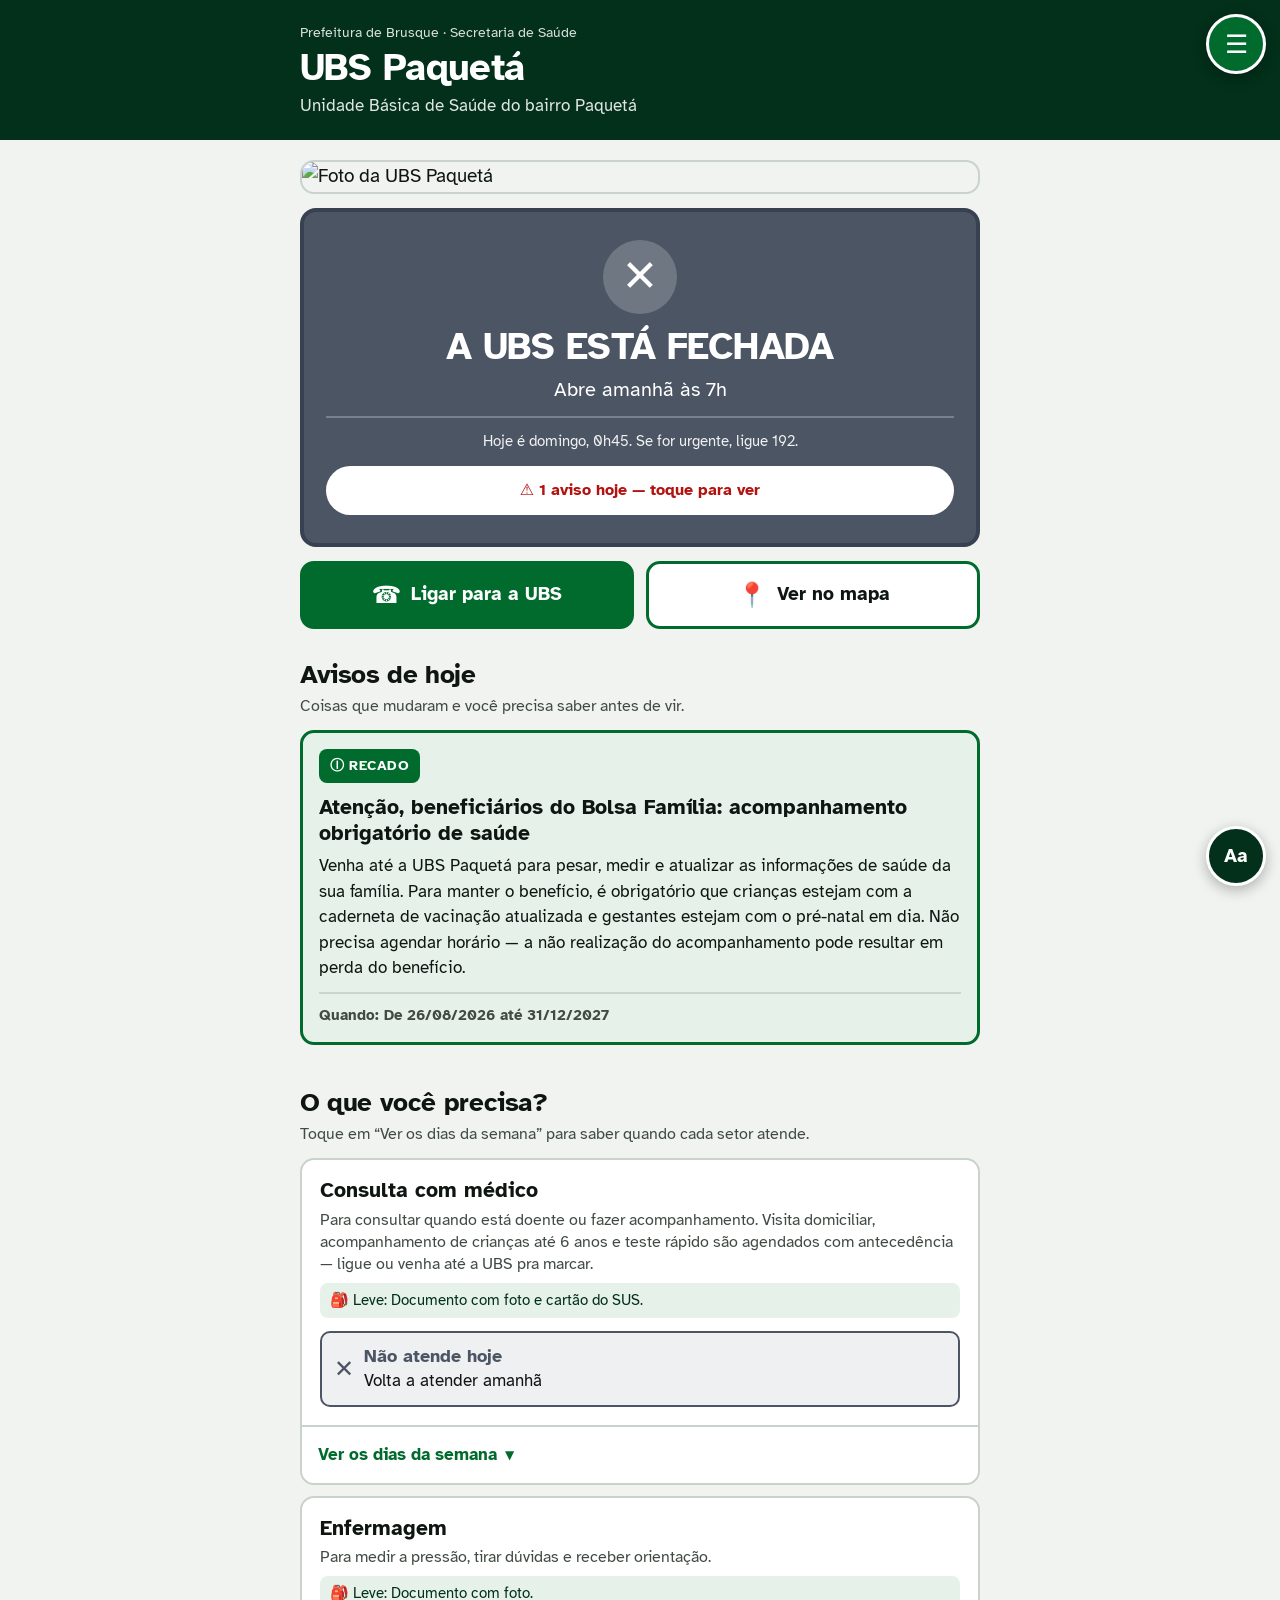
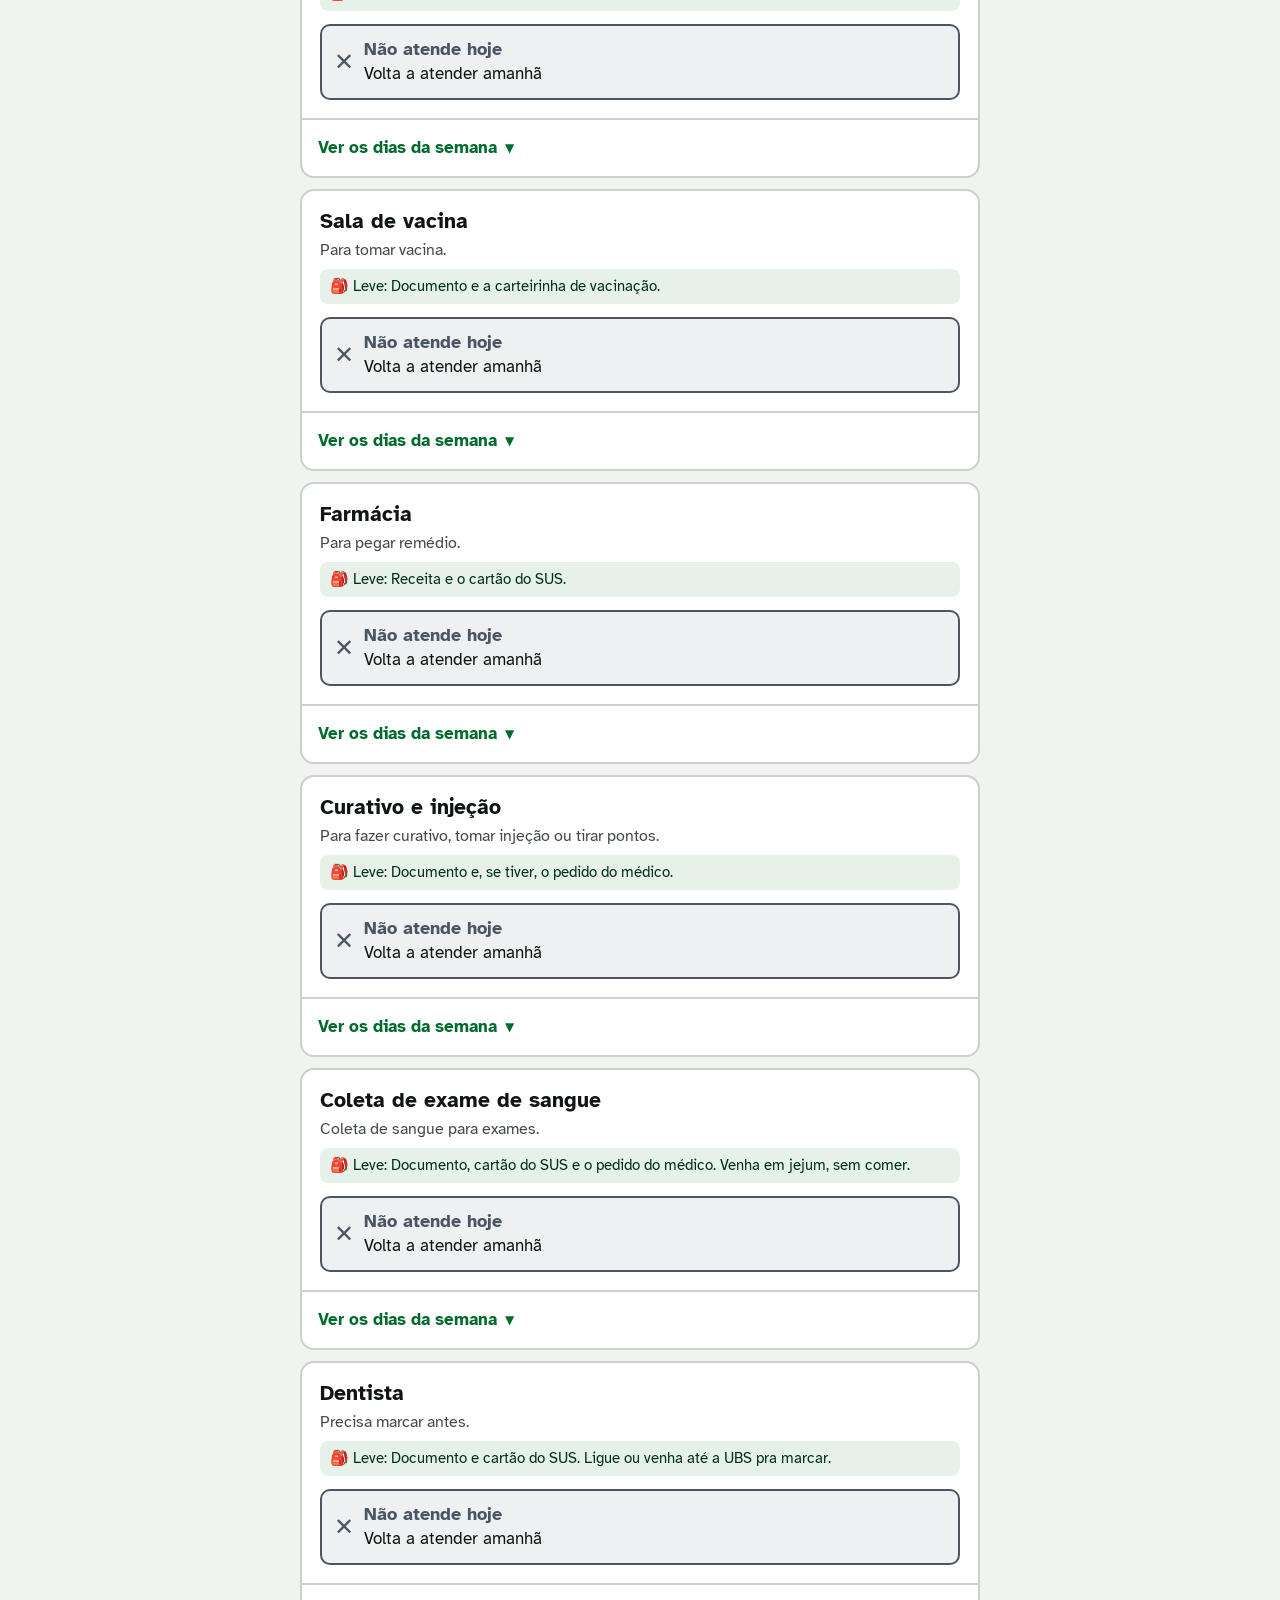
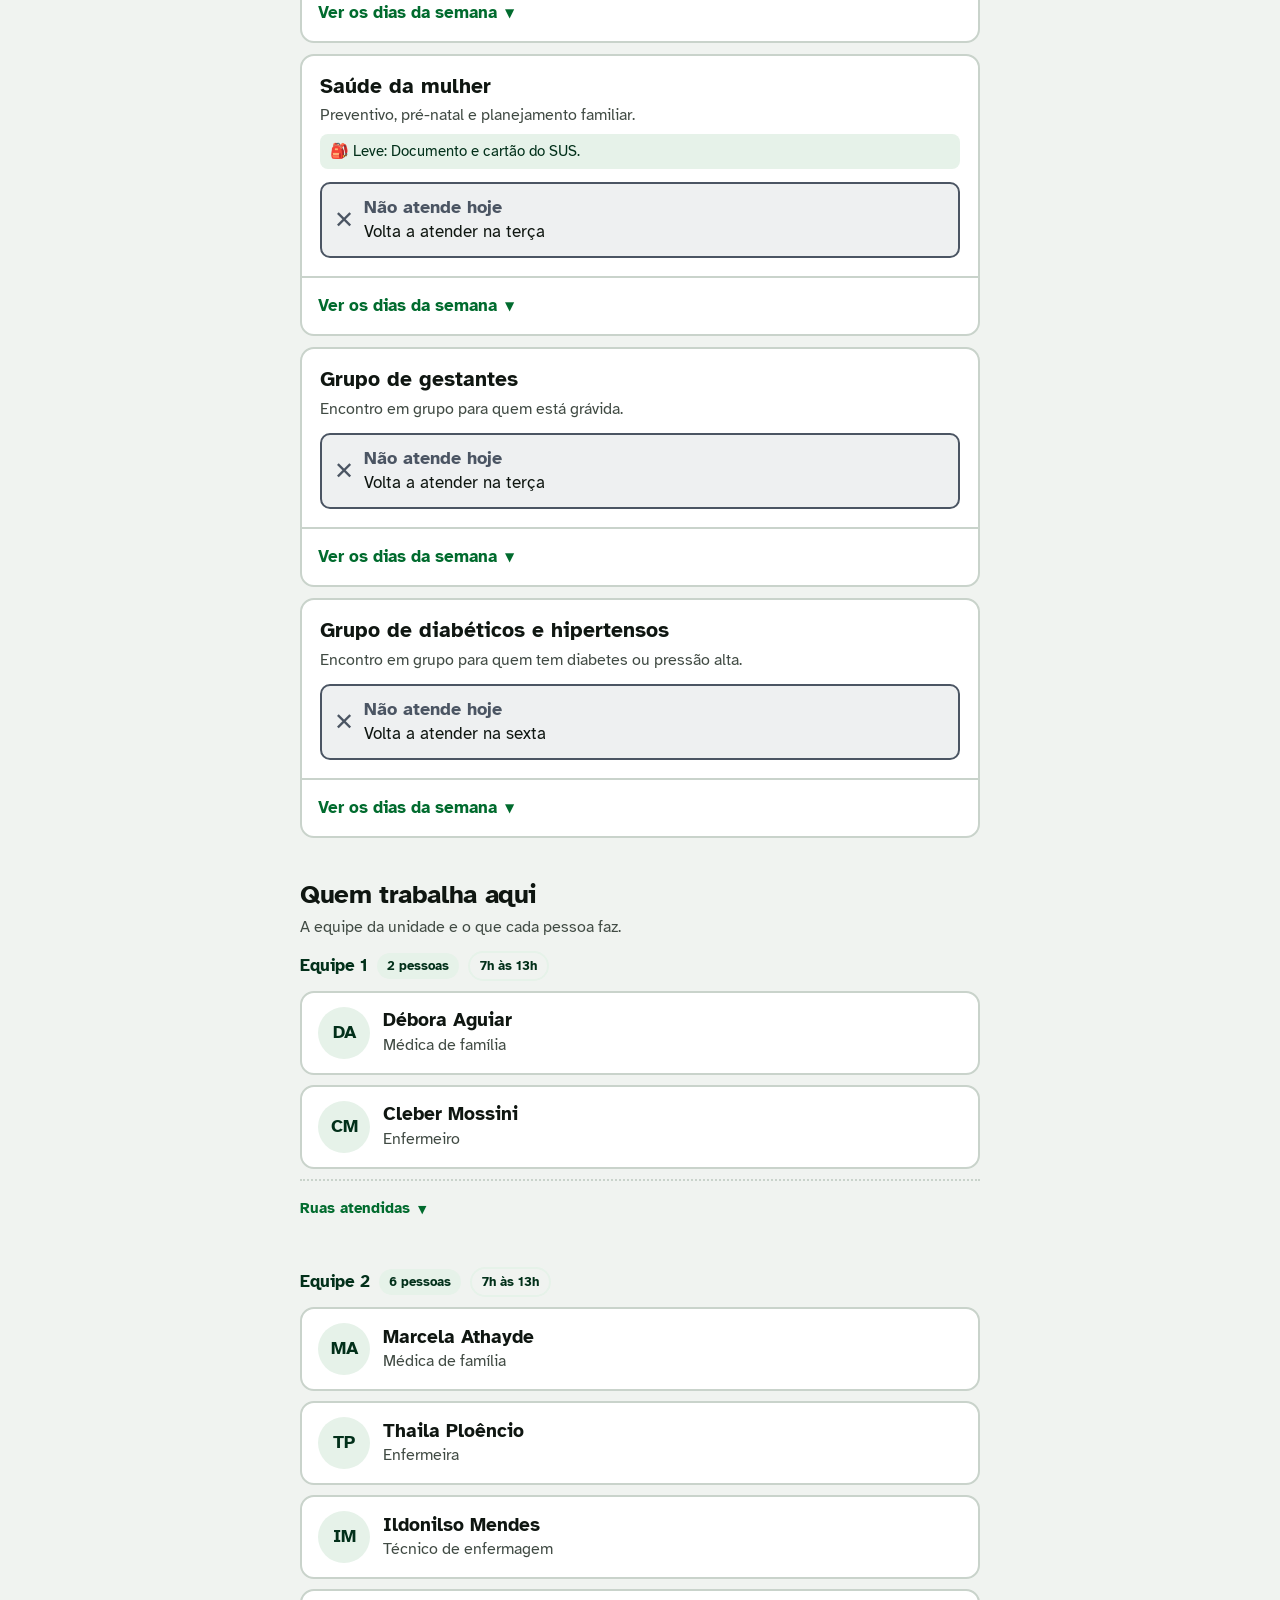
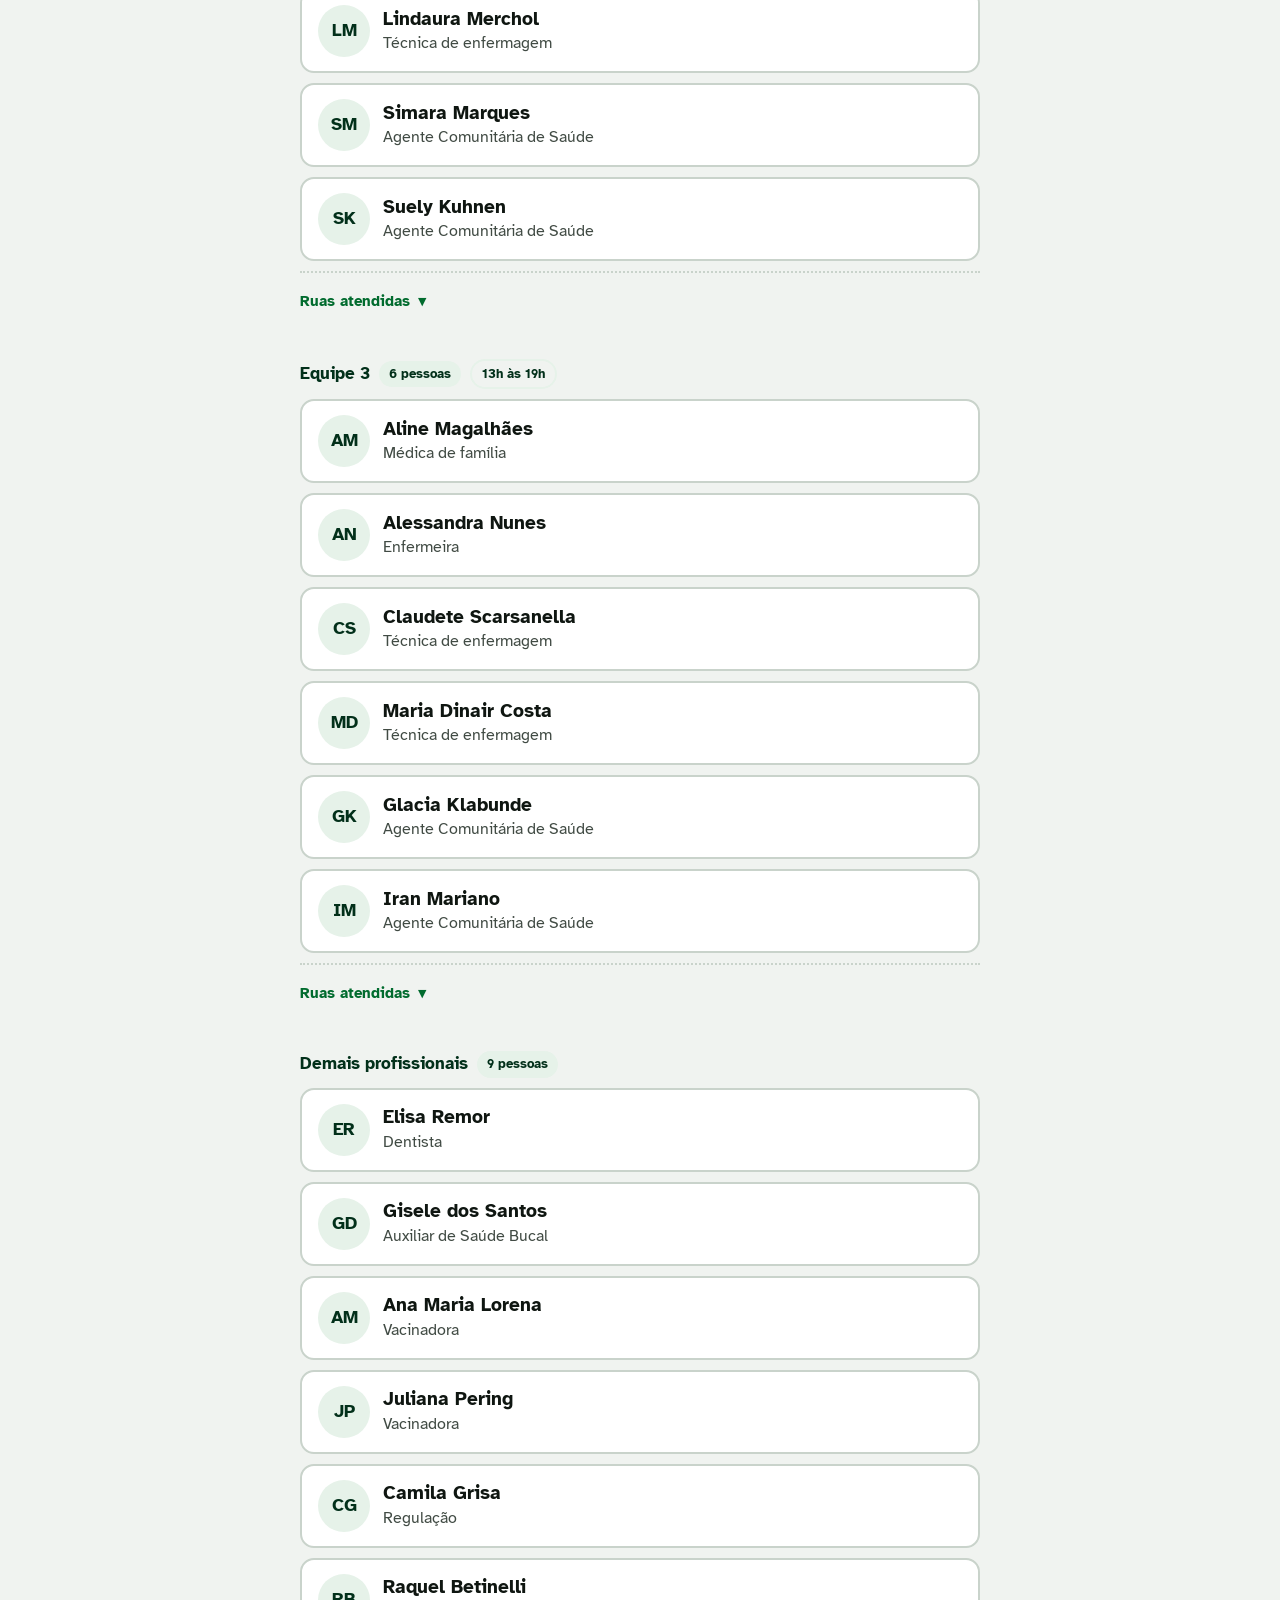
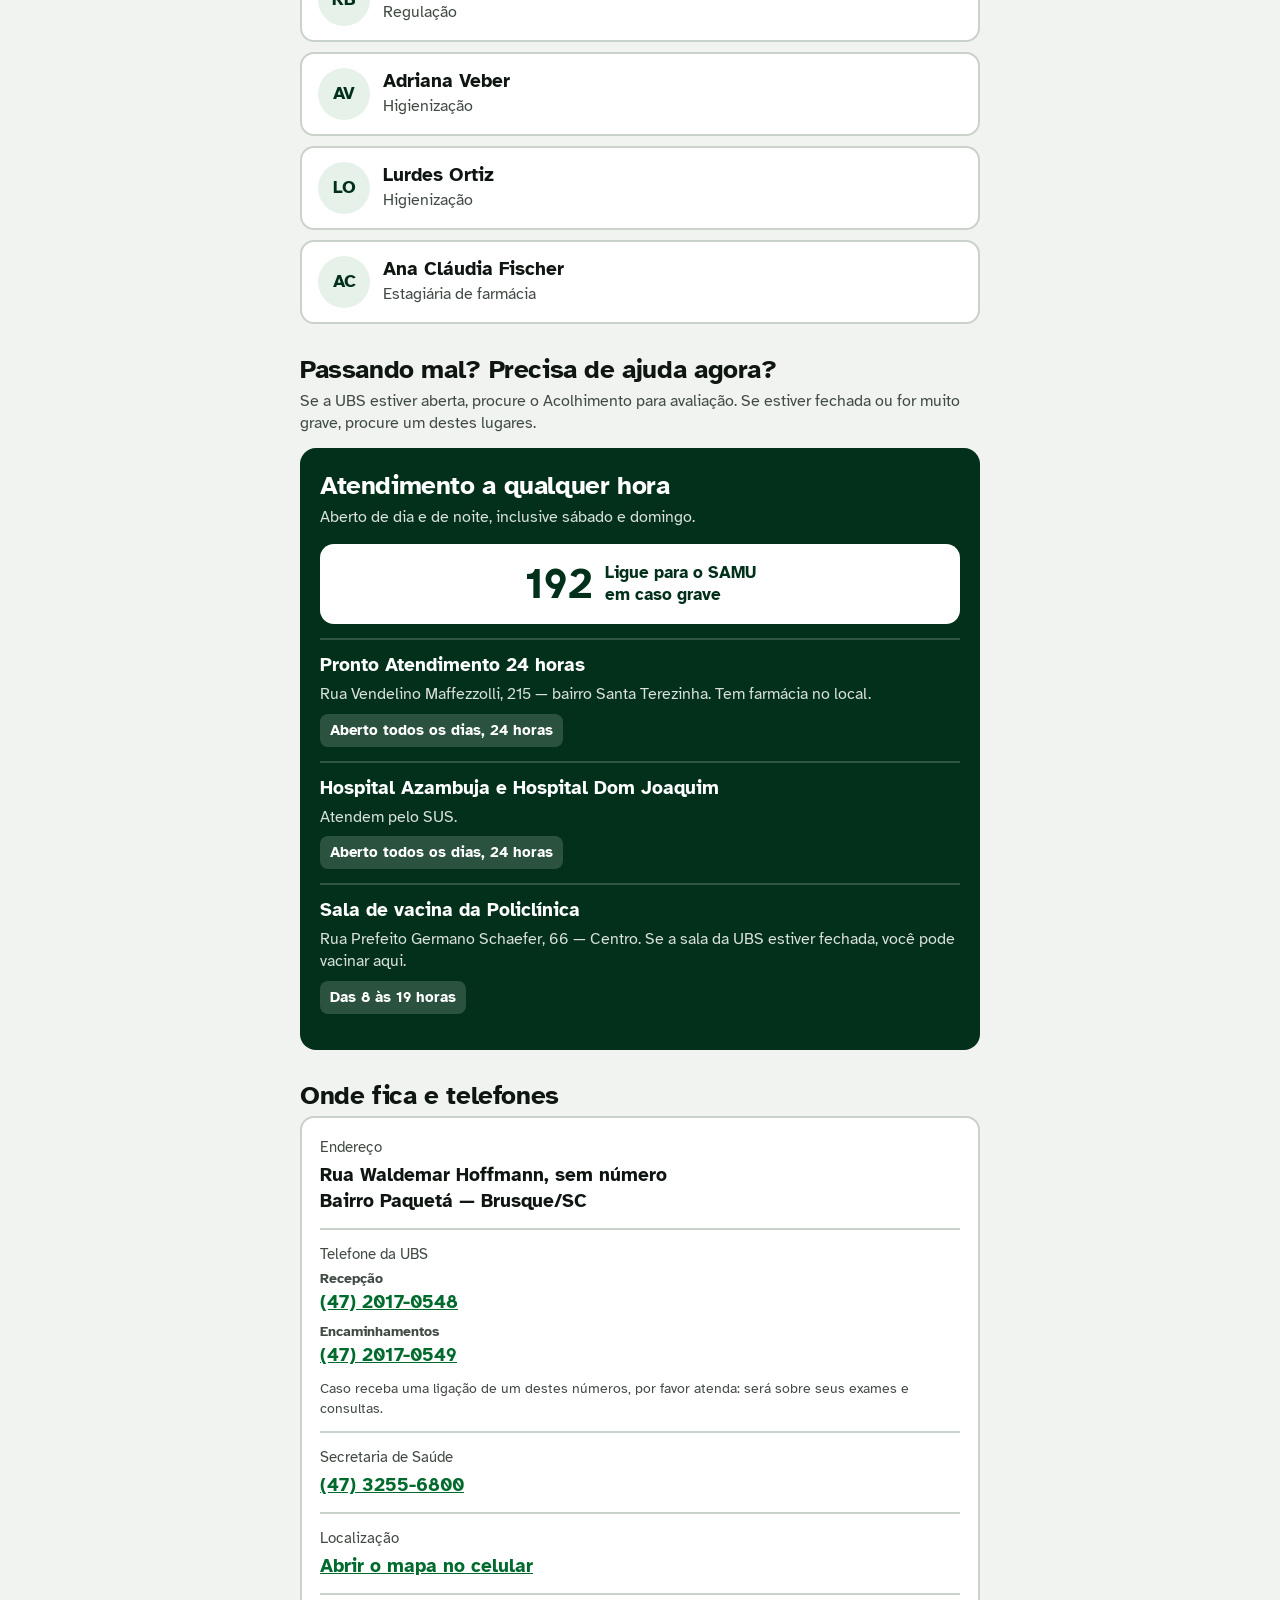
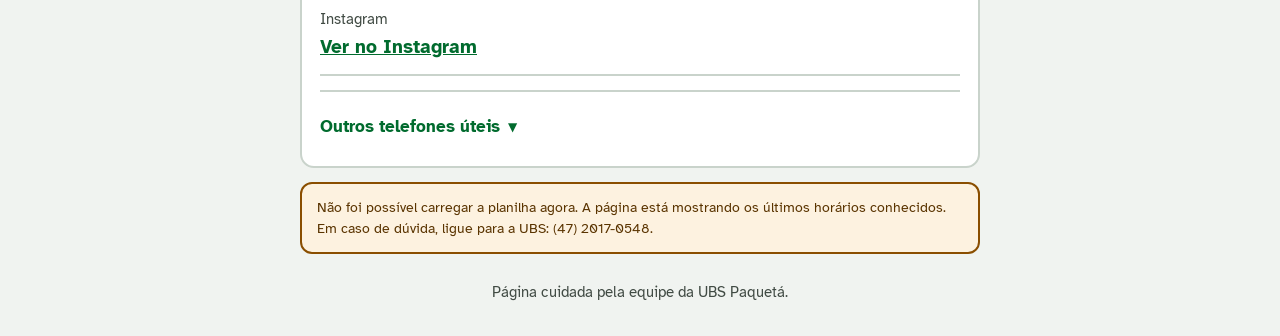
==== index.html @ dcbb2e10 "Melhora a formatação dos telefones da UBS Recepção e Encaminhamentos viravam texto corrido, tudo em " ====
<!DOCTYPE html>
<html lang="pt-BR">
<head>
<meta charset="UTF-8">
<meta name="viewport" content="width=device-width, initial-scale=1, viewport-fit=cover">
<title>UBS Paquetá</title>
<meta name="description" content="Horários, avisos e telefones da Unidade Básica de Saúde do bairro Paquetá, em Brusque, Santa Catarina.">
<meta name="theme-color" content="#02301A">
<meta name="apple-mobile-web-app-capable" content="yes">
<meta name="apple-mobile-web-app-status-bar-style" content="black-translucent">
<meta name="apple-mobile-web-app-title" content="UBS Paquetá">

<link rel="preconnect" href="https://fonts.googleapis.com">
<link rel="preconnect" href="https://fonts.gstatic.com" crossorigin>
<link href="https://fonts.googleapis.com/css2?family=Atkinson+Hyperlegible:wght@400;700&display=swap" rel="stylesheet">
<link rel="stylesheet" href="estilo.css">
</head>
<body>

<a href="#conteudo" class="pular-link">Pular para o conteúdo</a>

<!-- ============================ TOPO ============================ -->
<header class="topo">
  <div class="wrap">
    <p class="orgao" id="orgao"></p>
    <h1 id="nome-unidade">UBS Paquetá</h1>
    <p class="subtitulo" id="subtitulo"></p>
  </div>
</header>

<!-- ==================== RESPOSTA PRINCIPAL ====================== -->
<section class="resposta">
  <div class="wrap">
    <img id="foto-unidade" class="foto-unidade" alt="" hidden
         onerror="this.hidden=true;">
    <div id="status" aria-live="polite"></div>

    <div class="botoes">
      <a class="botao cheio" id="bt-ligar" href="#">
        <span class="icone" aria-hidden="true">☎</span> Ligar para a UBS
      </a>
      <a class="botao" id="bt-mapa" href="#" target="_blank" rel="noopener">
        <span class="icone" aria-hidden="true">📍</span> Ver no mapa
      </a>
    </div>
  </div>
</section>

<main class="wrap" id="conteudo">

  <!-- ---------------------------- AVISOS ------------------------ -->
  <section class="secao" id="avisos-secao">
    <h2>Avisos de hoje</h2>
    <p class="ajuda">Coisas que mudaram e você precisa saber antes de vir.</p>
    <div id="avisos"></div>

    <div id="avisos-futuros-bloco" class="futuros-bloco" hidden>
      <h3 class="futuros-tit">Avisos futuros</h3>
      <p class="ajuda">Ainda não vale hoje, mas já está programado.</p>
      <div id="avisos-futuros"></div>
    </div>
  </section>

  <!-- ---------------------------- SETORES ------------------------ -->
  <section class="secao" id="setores-secao">
    <h2>O que você precisa?</h2>
    <p class="ajuda">Toque em “Ver os dias da semana” para saber quando cada setor atende.</p>
    <div id="setores"></div>
  </section>

  <!-- ---------------------------- EQUIPE ------------------------ -->
  <section class="secao" id="equipe-secao">
    <h2>Quem trabalha aqui</h2>
    <p class="ajuda">A equipe da unidade e o que cada pessoa faz.</p>
    <div class="pessoas" id="equipe"></div>
  </section>

  <!-- --------------------------- URGÊNCIA ----------------------- -->
  <section class="secao" id="urgencia-secao">
    <h2>Passando mal? Precisa de ajuda agora?</h2>
    <p class="ajuda">Se a UBS estiver aberta, procure o Acolhimento para avaliação. Se estiver fechada ou for muito grave, procure um destes lugares.</p>

    <div class="urgencia">
      <h2>Atendimento a qualquer hora</h2>
      <p class="sub">Aberto de dia e de noite, inclusive sábado e domingo.</p>

      <a class="samu" id="samu" href="#">
        <span class="num" id="samu-num">192</span>
        <span class="lab" id="samu-lab"></span>
      </a>

      <div id="lugares"></div>
    </div>
  </section>

  <!-- -------------------------- ONDE FICA ----------------------- -->
  <section class="secao" id="contato-secao">
    <h2>Onde fica e telefones</h2>
    <div class="cartao">
      <div class="info">
        <p class="info-rot">Endereço</p>
        <p class="info-val" id="info-endereco"></p>
      </div>
      <div class="info">
        <p class="info-rot">Telefone da UBS</p>
        <div class="info-val" id="info-telefone"></div>
      </div>
      <div class="info">
        <p class="info-rot">Secretaria de Saúde</p>
        <p class="info-val" id="info-secretaria"></p>
      </div>
      <div class="info">
        <p class="info-rot">Localização</p>
        <p class="info-val" id="info-mapa"></p>
      </div>
      <div class="info" id="info-instagram-linha" hidden>
        <p class="info-rot">Instagram</p>
        <p class="info-val" id="info-instagram"></p>
      </div>

      <details class="tel-uteis" id="tel-uteis-bloco" hidden>
        <summary>Outros telefones úteis</summary>
        <div class="tel-uteis-lista" id="tel-uteis-lista"></div>
      </details>
    </div>

    <div class="fonte-dados" id="fonte-dados">Carregando horários…</div>
  </section>

  <p class="rodape" id="rodape"></p>
</main>

<!-- =================== BARRA DE TESTE ===========================
     Fica escondida no site normal.
     Para testar outros dias e horários, acesse o site com ?teste
     no final do endereço. Exemplo:  meusite.vercel.app/?teste
     ============================================================== -->
<div class="teste">
  <div class="teste-in">
    <span class="teste-selo">Teste</span>
    <div class="teste-ct">
      <input type="date" id="data" aria-label="Data para testar">
      <input type="range" id="hora" min="0" max="1425" step="15" value="600" aria-label="Hora para testar">
      <span class="teste-h" id="lbl">10:00</span>
      <button type="button" id="bt-agora">Agora</button>
    </div>
  </div>
</div>

<noscript>
  <div class="wrap" style="padding-top:24px">
    <div class="cartao">
      <p class="info-val">UBS Paquetá — Rua Waldemar Hoffmann, sem número, bairro Paquetá, Brusque/SC.</p>
      <p class="info-val" style="margin-top:12px">Telefone: (47) 2017-0548</p>
      <p class="info-val" style="margin-top:12px">Atendimento de segunda a sexta, das 7h às 19h.</p>
      <p class="info-val" style="margin-top:12px">Emergência a qualquer hora: ligue 192.</p>
    </div>
  </div>
</noscript>

<!-- ================== ACESSIBILIDADE (botão flutuante) ==================
     Substitui os botões A A A que ficavam no topo. Agora tudo isso mora
     aqui dentro: tamanho da letra, alto contraste e ouvir a página.
     ======================================================================= -->
<button type="button" id="a11y-fab" class="a11y-fab"
        aria-haspopup="dialog" aria-expanded="false" aria-controls="a11y-painel"
        aria-label="Abrir opções de acessibilidade">
  <span aria-hidden="true">Aa</span>
</button>

<div id="a11y-fundo" class="a11y-fundo" hidden></div>

<div id="a11y-painel" class="a11y-painel" role="dialog" aria-modal="true"
     aria-labelledby="a11y-titulo" hidden>
  <div class="a11y-topo">
    <h2 id="a11y-titulo">Acessibilidade</h2>
    <button type="button" id="a11y-fechar" class="a11y-fechar" aria-label="Fechar">✕</button>
  </div>

  <div class="a11y-grupo">
    <p class="a11y-grupo-tit">Tamanho da letra</p>
    <div class="a11y-letra-btns" role="group" aria-label="Escolher o tamanho da letra">
      <button type="button" class="a1" data-esc="1"    aria-pressed="true"  aria-label="Letra normal">A</button>
      <button type="button" class="a2" data-esc="1.22" aria-pressed="false" aria-label="Letra grande">A</button>
      <button type="button" class="a3" data-esc="1.45" aria-pressed="false" aria-label="Letra muito grande">A</button>
    </div>
  </div>

  <div class="a11y-grupo">
    <p class="a11y-grupo-tit">Contraste</p>
    <button type="button" id="a11y-contraste" class="a11y-toggle" aria-pressed="false">
      <span class="ic" aria-hidden="true">◐</span> Ativar alto contraste
    </button>
  </div>

  <div class="a11y-grupo">
    <p class="a11y-grupo-tit">Ouvir</p>
    <button type="button" id="a11y-ouvir" class="a11y-toggle" aria-pressed="false">
      <span class="ic" aria-hidden="true">🔊</span> Ouvir esta página
    </button>
  </div>

  <div class="a11y-grupo">
    <p class="a11y-grupo-tit">Idioma / Language</p>
    <p class="a11y-idioma-ajuda">Abre a página traduzida em outra aba, pelo tradutor do Google.</p>
    <div class="a11y-letra-btns">
      <a class="idioma-bt" id="idioma-en" href="#" target="_blank" rel="noopener">English</a>
      <a class="idioma-bt" id="idioma-es" href="#" target="_blank" rel="noopener">Español</a>
    </div>
  </div>
</div>

<!-- ====================== MENU (ir para uma parte da página) ============
     Botão flutuante no canto superior direito, em cima — o de
     acessibilidade fica embaixo. Assim os dois não competem no mesmo canto.
     Abre uma lista de atalhos; a página continua sendo uma rolagem só.
     ======================================================================= -->
<button type="button" id="nav-fab" class="nav-fab"
        aria-haspopup="dialog" aria-expanded="false" aria-controls="nav-painel"
        aria-label="Abrir menu para ir direto a uma parte da página">
  <span aria-hidden="true">☰</span>
</button>

<div id="nav-fundo" class="a11y-fundo" hidden></div>

<div id="nav-painel" class="a11y-painel" role="dialog" aria-modal="true"
     aria-labelledby="nav-titulo" hidden>
  <div class="a11y-topo">
    <h2 id="nav-titulo">Ir para</h2>
    <button type="button" id="nav-fechar" class="a11y-fechar" aria-label="Fechar">✕</button>
  </div>

  <ul class="nav-lista">
    <li><a class="nav-item" href="#avisos-secao"><span class="ic" aria-hidden="true">📣</span> Avisos de hoje</a></li>
    <li><a class="nav-item" href="#setores-secao"><span class="ic" aria-hidden="true">🕒</span> Horários dos setores</a></li>
    <li><a class="nav-item" href="#equipe-secao"><span class="ic" aria-hidden="true">👥</span> Quem trabalha aqui</a></li>
    <li><a class="nav-item" href="#urgencia-secao"><span class="ic" aria-hidden="true">🚑</span> Urgência</a></li>
    <li><a class="nav-item" href="#contato-secao"><span class="ic" aria-hidden="true">📍</span> Onde fica e telefones</a></li>
  </ul>
</div>

<!-- ================ DETALHE DA PESSOA (clique num card da equipe) =======
     Painel único, reaproveitado pra qualquer pessoa clicada — o conteúdo
     é preenchido na hora pelo JS (ver abrirPessoaPainel em app.js).
     ======================================================================= -->
<div id="pessoa-fundo" class="a11y-fundo" hidden></div>

<div id="pessoa-painel" class="a11y-painel pessoa-painel" role="dialog" aria-modal="true"
     aria-labelledby="pessoa-nome" hidden>
  <div class="a11y-topo">
    <h2 id="pessoa-nome"></h2>
    <button type="button" id="pessoa-fechar" class="a11y-fechar" aria-label="Fechar">✕</button>
  </div>
  <div id="pessoa-detalhe"></div>
</div>

<!-- ================== LIBRAS (VLibras — widget oficial do Governo Federal)
     Gratuito, mantido pelo governo. Se não quiser esse recurso, apague
     este bloco inteiro (as 6 linhas abaixo) e o site funciona normalmente.
     ======================================================================= -->
<div vw class="enabled">
  <div vw-access-button class="active"></div>
  <div vw-plugin-wrapper>
    <div class="vw-plugin-top-wrapper"></div>
  </div>
</div>
<script async src="https://vlibras.gov.br/app/vlibras-plugin.js"
  onload="if(window.VLibras){ new window.VLibras.Widget('https://vlibras.gov.br/app'); }"></script>

<script src="config.js"></script>
<script src="app.js"></script>
</body>
</html>
---- estilo.css ----
/* ===========================================================================
   UBS Paquetá — estilos
   Escrito MOBILE FIRST: as regras base valem para celular, e só depois
   crescem para telas maiores. A maioria das pessoas vai abrir no celular.
   Fonte: Atkinson Hyperlegible, criada pelo Braille Institute para baixa visão.
   =========================================================================== */

:root{
  --esc:1;                    /* multiplicador do tamanho da letra (botões A A A) */
  --verde:#016B2E;
  --verde-escuro:#02301A;
  --verde-claro:#E6F2E9;
  --aberto:#0A6E36;
  --aberto-cartao:#0A6E36;    /* usado só no card "aberto agora" (fundo com texto branco) */
  --fechado:#4B5563;
  --fechado-cartao:#4B5563;   /* usado só no card "fechado agora" (fundo com texto branco) */
  --alerta:#B3120F;
  --alerta-cartao:#B3120F;    /* usado só na etiqueta do aviso (fundo com texto branco) */
  --alerta-claro:#FDECEA;
  --atencao:#8A4E00;
  --atencao-cartao:#8A4E00;   /* mesma ideia, para o aviso tipo "atenção" */
  --atencao-claro:#FDF2E0;
  --papel:#FFFFFF;
  --fundo:#F0F3F0;
  --tinta:#0F1611;
  --tinta2:#414B44;
  --linha:#C9D3CB;
  --on-bg:#E3F3E9;
  --off-bg:#EEF0F1;
  --raio:14px;
  --toque:56px;               /* altura mínima de qualquer coisa clicável */
}

/* Modo de alto contraste — ativado pelo botão flutuante de acessibilidade.
   Troca só as variáveis de cor; o resto do CSS não precisa saber disso. */
body.alto-contraste{
  --fundo:#000000; --papel:#0A0A0A;
  --tinta:#FFFFFF; --tinta2:#E0E0E0; --linha:#707070;
  --verde:#00E676; --verde-escuro:#000000; --verde-claro:#052012;
  --on-bg:#052012; --off-bg:#1A1A1A;
  --aberto:#00E676; --fechado:#BDBDBD; --fechado-cartao:#333333;
  --alerta:#FF5252; --alerta-claro:#2B0000;
  --atencao:#FFA726; --atencao-claro:#2B1B00;
}
body.alto-contraste .topo{ border-bottom:3px solid #fff }
body.alto-contraste .cartao-status,
body.alto-contraste .urgencia{ border:3px solid #fff }
body.alto-contraste .setor,
body.alto-contraste .cartao,
body.alto-contraste .botao,
body.alto-contraste .aviso,
body.alto-contraste .pessoa{ border-width:3px }

*{box-sizing:border-box;margin:0;padding:0}

html{-webkit-text-size-adjust:100%}
@media (prefers-reduced-motion:no-preference){
  html{scroll-behavior:smooth}
}

body{
  background:var(--fundo);
  color:var(--tinta);
  font-family:'Atkinson Hyperlegible',Verdana,system-ui,sans-serif;
  font-size:calc(18px * var(--esc));
  line-height:1.55;
  overflow-wrap:break-word;
  padding-bottom:calc(24px + env(safe-area-inset-bottom));
}
body.com-teste{padding-bottom:calc(96px + env(safe-area-inset-bottom))}

.wrap{
  width:100%;
  max-width:720px;
  margin:0 auto;
  padding-left:max(16px, env(safe-area-inset-left));
  padding-right:max(16px, env(safe-area-inset-right));
}

img,svg{max-width:100%;height:auto}
a{color:inherit}

:focus-visible{outline:4px solid var(--verde);outline-offset:3px;border-radius:6px}

/* ---------------------------------------------------------------- TOPO -- */
.topo{
  background:var(--verde-escuro);color:#fff;
  padding:calc(18px + env(safe-area-inset-top)) 0 18px;
}
.topo .orgao{font-size:calc(14px * var(--esc));opacity:.85;margin-bottom:5px;line-height:1.35}
.topo h1{font-size:calc(32px * var(--esc));font-weight:700;line-height:1.06;letter-spacing:-.015em}
.topo .subtitulo{font-size:calc(17px * var(--esc));opacity:.88;margin-top:7px;line-height:1.35}

.topo :focus-visible{outline-color:#63D68F}

/* ------------------------------------------------------ PULAR CONTEÚDO -- */
/* Fica invisível até alguém navegar pelo teclado (tecla Tab) e focar nele. */
.pular-link{
  position:absolute;left:-9999px;top:0;z-index:100;
  background:#fff;color:var(--verde-escuro);
  padding:12px 18px;border-radius:0 0 10px 0;
  font-weight:700;text-decoration:none;font-size:16px;
}
.pular-link:focus{left:0}

/* ------------------------------------------------- ACESSIBILIDADE (FAB) -- */
.a11y-fab{
  position:fixed;right:14px;bottom:calc(14px + env(safe-area-inset-bottom));
  z-index:50;width:60px;height:60px;border-radius:50%;
  background:var(--verde-escuro);color:#fff;border:3px solid #fff;
  box-shadow:0 4px 14px rgba(0,0,0,.28);
  font-family:'Atkinson Hyperlegible',sans-serif;font-weight:700;font-size:19px;
  display:flex;align-items:center;justify-content:center;cursor:pointer;
}
body.com-teste .a11y-fab{bottom:calc(94px + env(safe-area-inset-bottom))}
body.alto-contraste .a11y-fab{background:#00E676;color:#000;border-color:#fff}

.a11y-fundo{position:fixed;inset:0;background:rgba(0,0,0,.5);z-index:60}

.a11y-painel{
  position:fixed;left:0;right:0;bottom:0;z-index:70;
  background:var(--papel);color:var(--tinta);
  border-radius:18px 18px 0 0;
  padding:16px 18px calc(20px + env(safe-area-inset-bottom));
  max-width:720px;margin:0 auto;max-height:82vh;overflow-y:auto;
  box-shadow:0 -6px 24px rgba(0,0,0,.22);
  border-top:3px solid var(--linha);
}
.a11y-topo{display:flex;align-items:center;justify-content:space-between;margin-bottom:14px}
.a11y-topo h2{font-size:calc(21px * var(--esc));font-weight:700;color:var(--verde-escuro)}
body.alto-contraste .a11y-topo h2{color:var(--tinta)}
.a11y-fechar{
  width:46px;height:46px;border-radius:50%;border:2px solid var(--linha);
  background:var(--papel);font-size:19px;font-weight:700;cursor:pointer;color:var(--tinta);
  flex:0 0 auto;
}
.a11y-grupo{margin-bottom:16px}
.a11y-grupo:last-child{margin-bottom:0}
.a11y-grupo-tit{font-size:calc(15px * var(--esc));font-weight:700;color:var(--tinta2);margin-bottom:8px}
.a11y-letra-btns{display:flex;gap:8px}
.a11y-letra-btns button{
  font-family:inherit;font-weight:700;cursor:pointer;flex:1;
  background:var(--fundo);border:2px solid var(--linha);
  color:var(--tinta);border-radius:10px;
  min-height:var(--toque);
  display:flex;align-items:center;justify-content:center;
}
.a11y-letra-btns button.a1{font-size:17px}
.a11y-letra-btns button.a2{font-size:22px}
.a11y-letra-btns button.a3{font-size:28px}
.a11y-letra-btns button[aria-pressed="true"]{background:var(--verde);color:#fff;border-color:var(--verde)}
.a11y-idioma-ajuda{font-size:calc(13.5px * var(--esc));color:var(--tinta2);margin-bottom:8px;line-height:1.4}
.idioma-bt{
  font-family:inherit;font-weight:700;cursor:pointer;flex:1;
  background:var(--fundo);border:2px solid var(--linha);
  color:var(--tinta);border-radius:10px;
  min-height:var(--toque);
  display:flex;align-items:center;justify-content:center;
  text-decoration:none;
}
.idioma-bt:hover{background:var(--verde-claro)}
.a11y-toggle{
  width:100%;text-align:left;display:flex;align-items:center;gap:10px;
  background:var(--fundo);border:2px solid var(--linha);border-radius:12px;
  padding:14px 16px;min-height:var(--toque);font-family:inherit;
  font-size:calc(17px * var(--esc));font-weight:600;color:var(--tinta);cursor:pointer;
}
.a11y-toggle[aria-pressed="true"]{background:var(--verde);border-color:var(--verde);color:#fff}
.a11y-toggle .ic{font-size:calc(20px * var(--esc));flex:0 0 auto}

/* --------------------------------------------------- RESPOSTA PRINCIPAL -- */
.resposta{padding:20px 0 0}

.cartao-status{
  border-radius:16px;padding:24px 18px;text-align:center;color:#fff;
  border:4px solid transparent;
}
.cartao-status.sim{background:var(--aberto-cartao);border-color:#04562A}
.cartao-status.nao{background:var(--fechado-cartao);border-color:#374151}
.cartao-status.carregando{background:#5B6B60;border-color:#44514A}

.marca{
  width:calc(66px * var(--esc));height:calc(66px * var(--esc));
  border-radius:50%;background:rgba(255,255,255,.2);
  display:flex;align-items:center;justify-content:center;
  font-size:calc(38px * var(--esc));font-weight:700;line-height:1;
  margin:0 auto 12px;
}
.status-palavra{
  font-size:calc(32px * var(--esc));font-weight:700;
  line-height:1.1;letter-spacing:-.015em;text-transform:uppercase;
}
.status-detalhe{font-size:calc(20px * var(--esc));margin-top:9px;line-height:1.35}
.status-hoje{
  font-size:calc(15px * var(--esc));margin-top:13px;padding-top:13px;
  border-top:2px solid rgba(255,255,255,.28);opacity:.92;line-height:1.4;
}

.status-aviso-link{
  display:flex;align-items:center;justify-content:center;gap:8px;
  margin-top:14px;padding:12px 16px;border-radius:99px;
  background:#fff;color:var(--alerta-cartao);
  font-size:calc(16px * var(--esc));font-weight:700;
  text-decoration:none;min-height:48px;
}
.status-aviso-link:hover{opacity:.9}

/* ------------------------------------------------------------- BOTÕES -- */
.botoes{display:grid;grid-template-columns:1fr;gap:10px;margin-top:14px}
.botao{
  display:flex;align-items:center;justify-content:center;gap:10px;
  text-decoration:none;background:var(--papel);color:var(--tinta);
  border:3px solid var(--verde);border-radius:var(--raio);
  padding:16px 14px;min-height:66px;
  font-size:calc(19px * var(--esc));font-weight:700;text-align:center;
}
.botao .icone{font-size:calc(24px * var(--esc));line-height:1}
.botao.cheio{background:var(--verde);color:#fff}

/* ---------------------------------------------------- MENU (ir para...) -- */
/* Botão flutuante no canto superior direito — em cima, oposto ao de
   acessibilidade (que fica embaixo). Abre uma lista de atalhos para pular
   direto a uma parte da página — a página continua sendo uma rolagem só
   (sem "voltar" confuso de menu por abas), isso só ajuda quem não quer
   rolar tudo até achar o que quer. */
.nav-fab{
  position:fixed;right:14px;top:calc(14px + env(safe-area-inset-top));
  z-index:50;width:60px;height:60px;border-radius:50%;
  background:var(--verde);color:#fff;border:3px solid #fff;
  box-shadow:0 4px 14px rgba(0,0,0,.28);
  font-size:26px;line-height:1;
  display:flex;align-items:center;justify-content:center;cursor:pointer;
}
body.alto-contraste .nav-fab{background:#00E676;color:#000;border-color:#fff}

.nav-lista{list-style:none}
.nav-lista li{margin-bottom:10px}
.nav-lista li:last-child{margin-bottom:0}
.nav-item{
  width:100%;text-align:left;text-decoration:none;
  display:flex;align-items:center;gap:12px;
  background:var(--fundo);border:2px solid var(--linha);border-radius:12px;
  padding:14px 16px;min-height:var(--toque);
  font-size:calc(18px * var(--esc));font-weight:700;color:var(--tinta);
}
.nav-item:hover{background:var(--verde-claro)}
.nav-item .ic{font-size:calc(21px * var(--esc));flex:0 0 auto}

/* -------------------------------------------------------------- SEÇÕES -- */
.secao{padding-top:30px}
.secao h2{
  font-size:calc(24px * var(--esc));font-weight:700;
  line-height:1.2;margin-bottom:5px;letter-spacing:-.015em;
}
.secao .ajuda{font-size:calc(16px * var(--esc));color:var(--tinta2);margin-bottom:13px;line-height:1.4}

.futuros-bloco{margin-top:22px;padding-top:18px;border-top:2px solid var(--linha)}
.futuros-tit{
  font-size:calc(19px * var(--esc));font-weight:700;
  line-height:1.25;margin-bottom:5px;letter-spacing:-.015em;
}

/* -------------------------------------------------------------- AVISOS -- */
.aviso{
  background:var(--alerta-claro);border:3px solid var(--alerta);
  border-radius:var(--raio);padding:16px;margin-bottom:12px;
}
.aviso.atencao{background:var(--atencao-claro);border-color:var(--atencao)}
.aviso.recado{background:var(--verde-claro);border-color:var(--verde)}

.av-tarja{
  display:inline-flex;align-items:center;gap:7px;
  background:var(--alerta-cartao);color:#fff;border-radius:8px;padding:6px 11px;
  font-size:calc(14px * var(--esc));font-weight:700;
  text-transform:uppercase;letter-spacing:.04em;margin-bottom:11px;
}
.aviso.atencao .av-tarja{background:var(--atencao-cartao)}
.aviso.recado .av-tarja{background:var(--verde)}

.av-titulo{font-size:calc(21px * var(--esc));font-weight:700;line-height:1.25;margin-bottom:7px}
.av-texto{font-size:calc(17px * var(--esc));line-height:1.5}
.av-quando{
  font-size:calc(15px * var(--esc));color:var(--tinta2);font-weight:700;
  margin-top:11px;padding-top:11px;border-top:2px solid rgba(0,0,0,.12);line-height:1.4;
}

.tudo-certo{
  background:var(--verde-claro);border:3px solid var(--verde);
  border-radius:var(--raio);padding:16px;
  display:flex;gap:12px;align-items:flex-start;
}
.tudo-certo .ok{font-size:calc(28px * var(--esc));line-height:1.1;color:var(--verde);flex:0 0 auto}
.tudo-certo p{font-size:calc(18px * var(--esc));line-height:1.45}

/* -------------------------------------------------------------- SETORES -- */
.setor{
  background:var(--papel);border:2px solid var(--linha);
  border-radius:var(--raio);margin-bottom:11px;overflow:hidden;
}
.setor.fechado-hoje{border-color:var(--alerta);border-width:3px}
.sv-topo{padding:16px}
.sv-nome{font-size:calc(21px * var(--esc));font-weight:700;line-height:1.2}
.sv-para{font-size:calc(16px * var(--esc));color:var(--tinta2);margin-top:5px;line-height:1.4}
.sv-levar{
  font-size:calc(15px * var(--esc));color:var(--verde-escuro);margin-top:7px;
  line-height:1.4;background:var(--verde-claro);border-radius:8px;padding:7px 10px;
}
body.alto-contraste .sv-levar{color:var(--tinta)}

.sv-estado{
  display:flex;align-items:center;gap:10px;
  margin-top:13px;padding:12px;border-radius:10px;
}
.sv-estado.on{background:var(--on-bg);border:2px solid var(--aberto)}
.sv-estado.off{background:var(--off-bg);border:2px solid var(--fechado)}
.sv-estado.alerta{background:var(--alerta-claro);border:2px solid var(--alerta)}
.sv-estado.atencao{background:var(--atencao-claro);border:2px solid var(--atencao)}

.sv-sinal{font-size:calc(24px * var(--esc));font-weight:700;line-height:1;flex:0 0 auto}
.sv-estado.on .sv-sinal{color:var(--aberto)}
.sv-estado.off .sv-sinal{color:var(--fechado)}
.sv-estado.alerta .sv-sinal{color:var(--alerta)}
.sv-estado.atencao .sv-sinal{color:var(--atencao)}

.sv-txt{flex:1;min-width:0}
.sv-palavra{font-size:calc(18px * var(--esc));font-weight:700;line-height:1.25;display:block}
.sv-estado.on .sv-palavra{color:var(--aberto)}
.sv-estado.off .sv-palavra{color:var(--fechado)}
.sv-estado.alerta .sv-palavra{color:var(--alerta)}
.sv-estado.atencao .sv-palavra{color:var(--atencao)}
.sv-hora{font-size:calc(17px * var(--esc));margin-top:3px;display:block;line-height:1.35}
.sv-hora s{color:var(--fechado)}

.sv-motivo{
  background:var(--alerta-claro);border-top:2px solid var(--alerta);
  padding:13px 16px;font-size:calc(16px * var(--esc));line-height:1.45;
}
.sv-motivo.atencao{background:var(--atencao-claro);border-top-color:var(--atencao)}

details.semana{border-top:2px solid var(--linha)}
details.semana summary{
  list-style:none;cursor:pointer;padding:14px 16px;min-height:var(--toque);
  font-size:calc(17px * var(--esc));font-weight:700;color:var(--verde);
  display:flex;align-items:center;gap:8px;
}
details.semana summary::-webkit-details-marker{display:none}
details.semana summary::after{content:"▼";font-size:calc(12px * var(--esc));transition:transform .2s}
details.semana[open] summary::after{transform:rotate(180deg)}
@media (prefers-reduced-motion:reduce){
  details.semana summary::after{transition:none}
  details.tel-uteis summary::after{transition:none}
}

.semana-lista{padding:0 16px 14px}
.semana-l{
  display:flex;justify-content:space-between;gap:10px;
  padding:10px 0;font-size:calc(17px * var(--esc));
  border-bottom:2px dotted var(--linha);
}
.semana-l:last-child{border-bottom:none}
.semana-l .dia{color:var(--tinta2)}
.semana-l .val{font-weight:700;text-align:right;flex:0 0 auto}
.semana-l.hoje{
  background:var(--verde-claro);margin:0 -8px;
  padding-left:8px;padding-right:8px;border-radius:8px;
}
.semana-l.hoje .dia,.semana-l.hoje .val{color:var(--verde)}

/* -------------------------------------------------------------- EQUIPE -- */
.time{margin-bottom:20px}
.time:last-child{margin-bottom:0}
.time-nome{
  font-size:calc(17px * var(--esc));font-weight:700;color:var(--verde-escuro);
  margin-bottom:10px;display:flex;align-items:center;gap:9px;flex-wrap:wrap;
}
body.alto-contraste .time-nome{color:var(--tinta)}
.time-conta{
  font-size:calc(13px * var(--esc));font-weight:600;color:var(--verde-escuro);
  background:var(--verde-claro);padding:3px 10px;border-radius:99px;
}
body.alto-contraste .time-conta{background:#052012;color:#00E676}
.time-horario{background:transparent;border:2px solid var(--verde-claro)}
body.alto-contraste .time-horario{background:transparent;border-color:#052012}

.pessoas{display:flex;flex-direction:column;gap:10px}

details.ruas-equipe{margin-top:10px;border-top:2px dotted var(--linha)}
details.ruas-equipe summary{
  list-style:none;cursor:pointer;padding:10px 0;min-height:var(--toque);
  font-size:calc(15px * var(--esc));font-weight:700;color:var(--verde);
  display:flex;align-items:center;gap:8px;
}
details.ruas-equipe summary::-webkit-details-marker{display:none}
details.ruas-equipe summary::after{content:"▼";font-size:calc(11px * var(--esc));transition:transform .2s}
details.ruas-equipe[open] summary::after{transform:rotate(180deg)}
@media (prefers-reduced-motion:reduce){
  details.ruas-equipe summary::after{transition:none}
}
.ruas-lista{
  padding:0 0 10px;margin:0;columns:2;column-gap:18px;list-style:none;
  font-size:calc(15px * var(--esc));color:var(--tinta2);
}
.ruas-lista li{break-inside:avoid;padding:3px 0}

.pessoa{
  background:var(--papel);border:2px solid var(--linha);border-radius:var(--raio);
  padding:14px 16px;display:flex;align-items:center;gap:13px;
  cursor:pointer;
}
.pessoa:hover{border-color:var(--verde)}
.pessoa-foto{
  flex:0 0 auto;width:52px;height:52px;border-radius:50%;
  background:var(--verde-claro);color:var(--verde-escuro);
  display:flex;align-items:center;justify-content:center;
  font-size:calc(18px * var(--esc));font-weight:700;
  object-fit:cover;               /* só tem efeito na versão <img> (foto de verdade) */
}
body.alto-contraste .pessoa-foto{background:#052012;color:#00E676}
.pessoa-txt{flex:1;min-width:0}
.pessoa-nome{font-size:calc(19px * var(--esc));font-weight:700;line-height:1.25}
.pessoa-funcao{font-size:calc(16px * var(--esc));color:var(--tinta2);margin-top:2px;line-height:1.35}
.pessoa-obs{font-size:calc(14.5px * var(--esc));color:var(--tinta2);margin-top:4px;line-height:1.4}
.pessoa-ausente{
  font-size:calc(14.5px * var(--esc));font-weight:700;color:var(--alerta-cartao);
  margin-top:6px;line-height:1.4;
}
.pessoa-com-falta{border-color:var(--alerta);border-width:3px}

/* Painel de detalhe (abre ao clicar num card da equipe) — mesma "folha"
   deslizante de baixo já usada pra acessibilidade/menu, só que centrado
   no conteúdo da pessoa em vez de opções. */
.pessoa-painel{text-align:center}
.pessoa-foto-grande{
  width:112px;height:112px;border-radius:50%;margin:4px auto 16px;
  background:var(--verde-claro);color:var(--verde-escuro);
  display:flex;align-items:center;justify-content:center;
  font-size:calc(34px * var(--esc));font-weight:700;
  object-fit:cover;
}
body.alto-contraste .pessoa-foto-grande{background:#052012;color:#00E676}
.pessoa-detalhe-lista{
  list-style:none;display:flex;flex-direction:column;gap:6px;
  font-size:calc(17px * var(--esc));margin-bottom:8px;
}
.pessoa-detalhe-lista li:first-child{font-weight:700;color:var(--verde-escuro)}
body.alto-contraste .pessoa-detalhe-lista li:first-child{color:var(--tinta)}
.pessoa-detalhe-obs{font-size:calc(15px * var(--esc));color:var(--tinta2);margin-top:4px;line-height:1.4}

/* ------------------------------------------------------------ URGÊNCIA -- */
.urgencia{background:var(--verde-escuro);color:#fff;border-radius:16px;padding:20px 16px}
.urgencia h2{font-size:calc(22px * var(--esc));font-weight:700;margin-bottom:5px}
.urgencia .sub{font-size:calc(16px * var(--esc));opacity:.85;margin-bottom:16px;line-height:1.4}
.urgencia :focus-visible{outline-color:#63D68F}

.samu{
  display:flex;align-items:center;justify-content:center;gap:12px;flex-wrap:wrap;
  background:#fff;color:var(--verde-escuro);border-radius:var(--raio);
  padding:18px 14px;text-decoration:none;margin-bottom:14px;min-height:78px;
}
.samu .num{font-size:calc(42px * var(--esc));font-weight:700;line-height:1}
.samu .lab{font-size:calc(17px * var(--esc));font-weight:700;text-align:left;line-height:1.3}

.lugar{padding:14px 0;border-top:2px solid rgba(255,255,255,.18)}
.lugar-nome{font-size:calc(19px * var(--esc));font-weight:700;line-height:1.25}
.lugar-det{font-size:calc(16px * var(--esc));opacity:.85;margin-top:5px;line-height:1.4}
.lugar-hora{
  display:inline-block;font-size:calc(15px * var(--esc));font-weight:700;
  background:rgba(255,255,255,.16);border-radius:8px;padding:5px 10px;margin-top:8px;
}

/* -------------------------------------------------------- ONDE FICA --- */
.foto-unidade{
  display:block;width:100%;max-height:260px;object-fit:cover;
  border-radius:var(--raio);border:2px solid var(--linha);margin-bottom:14px;
}
.cartao{background:var(--papel);border:2px solid var(--linha);border-radius:var(--raio);padding:18px}
.info{padding:13px 0;border-bottom:2px solid var(--linha)}
.info:first-child{padding-top:0}
.info:last-child{border-bottom:none;padding-bottom:0}
.info-rot{font-size:calc(15px * var(--esc));color:var(--tinta2);margin-bottom:4px}
.info-val{font-size:calc(19px * var(--esc));font-weight:700;line-height:1.35}
.info-val a{color:var(--verde)}

.tel-linha{margin-top:8px}
.tel-linha:first-child{margin-top:0}
.tel-rot{
  display:block;font-size:calc(14px * var(--esc));font-weight:600;
  color:var(--tinta2);margin-bottom:1px;
}
.tel-num{font-size:calc(19px * var(--esc));font-weight:700;color:var(--verde)}
.tel-aviso{
  font-size:calc(14px * var(--esc));font-weight:400;color:var(--tinta2);
  line-height:1.4;margin-top:10px;
}

details.tel-uteis{border-top:2px solid var(--linha);margin-top:14px}
details.tel-uteis summary{
  list-style:none;cursor:pointer;padding-top:14px;min-height:var(--toque);
  font-size:calc(17px * var(--esc));font-weight:700;color:var(--verde);
  display:flex;align-items:center;gap:8px;
}
details.tel-uteis summary::-webkit-details-marker{display:none}
details.tel-uteis summary::after{content:"▼";font-size:calc(12px * var(--esc));transition:transform .2s}
details.tel-uteis[open] summary::after{transform:rotate(180deg)}
.tel-uteis-lista{padding-top:6px}
.tel-uteis-item{
  display:flex;justify-content:space-between;align-items:center;gap:10px;
  padding:10px 0;font-size:calc(15px * var(--esc));
  border-bottom:2px dotted var(--linha);
}
.tel-uteis-item:last-child{border-bottom:none}
.tel-uteis-item a{font-weight:700;color:var(--verde);text-decoration:none}

.fonte-dados{
  background:#EEF1EE;border:2px solid var(--linha);border-radius:12px;
  padding:13px 15px;margin-top:14px;
  font-size:calc(14px * var(--esc));color:var(--tinta2);line-height:1.5;
}
.fonte-dados.erro{background:var(--atencao-claro);border-color:var(--atencao);color:#5A3400}

.rodape{
  font-size:calc(15px * var(--esc));color:var(--tinta2);
  text-align:center;padding:26px 0 8px;line-height:1.6;
}

/* ------------------------------------------------- BARRA DE TESTE ----- */
/* Só aparece se o endereço tiver ?teste no final. Fora isso, fica oculta. */
.teste{
  display:none;
  position:fixed;bottom:0;left:0;right:0;z-index:40;
  background:#0F1611;color:#fff;border-top:3px solid #33413A;
  padding-bottom:env(safe-area-inset-bottom);
}
body.com-teste .teste{display:block}
.teste-in{
  max-width:720px;margin:0 auto;padding:10px 16px 11px;
  display:flex;align-items:center;gap:8px;flex-wrap:wrap;
}
.teste-selo{
  font-size:11px;font-weight:700;letter-spacing:.1em;text-transform:uppercase;
  background:#33413A;padding:4px 8px;border-radius:6px;
}
.teste-ct{display:flex;align-items:center;gap:8px;flex-wrap:wrap;flex:1}
.teste input[type=date]{
  background:#33413A;color:#fff;border:2px solid #4A5A50;border-radius:8px;
  padding:7px 8px;font-family:inherit;font-size:14px;min-height:44px;
}
.teste input[type=range]{flex:1;min-width:90px;accent-color:#63D68F;min-height:44px}
.teste-h{font-size:15px;font-weight:700;min-width:50px;text-align:right;color:#63D68F}
.teste button{
  background:#33413A;color:#fff;border:2px solid #4A5A50;border-radius:8px;
  padding:8px 12px;font-family:inherit;font-size:13px;cursor:pointer;min-height:44px;
}
.teste :focus-visible{outline-color:#63D68F}

/* ================================================= TELAS MAIORES ====== */
@media (min-width:600px){
  body{font-size:calc(19px * var(--esc))}
  .wrap{padding-left:20px;padding-right:20px}
  .topo{padding:24px 0 22px}
  .topo h1{font-size:calc(38px * var(--esc))}
  .cartao-status{padding:28px 22px}
  .marca{width:calc(74px * var(--esc));height:calc(74px * var(--esc));font-size:calc(44px * var(--esc))}
  .status-palavra{font-size:calc(38px * var(--esc))}
  .botoes{grid-template-columns:1fr 1fr;gap:12px}
  .urgencia{padding:22px 20px}
  .sv-topo{padding:18px}
  .secao h2{font-size:calc(26px * var(--esc))}
}

/* Telas bem estreitas (celular antigo, 320px) */
@media (max-width:360px){
  .status-palavra{font-size:calc(27px * var(--esc))}
  .samu .num{font-size:calc(36px * var(--esc))}
  .topo h1{font-size:calc(28px * var(--esc))}
}

/* Modo paisagem em celular: encurta o cartão para não ocupar a tela toda */
@media (max-height:480px) and (orientation:landscape){
  .cartao-status{padding:16px}
  .marca{display:none}
}

/* ====================================================== IMPRESSÃO ===== */
/* Para a equipe imprimir e colar na porta da unidade. */
@media print{
  body{background:#fff;padding:0;font-size:14px}
  .teste,.a11y-fab,.a11y-painel,.a11y-fundo,.nav-fab,.nav-painel,.pular-link,.botoes,details.semana,.fonte-dados{display:none!important}
  .topo,.urgencia{background:#fff;color:#000;border:2px solid #000}
  .cartao-status{border:3px solid #000;color:#000!important;background:#fff!important}
  .secao{page-break-inside:avoid}
}
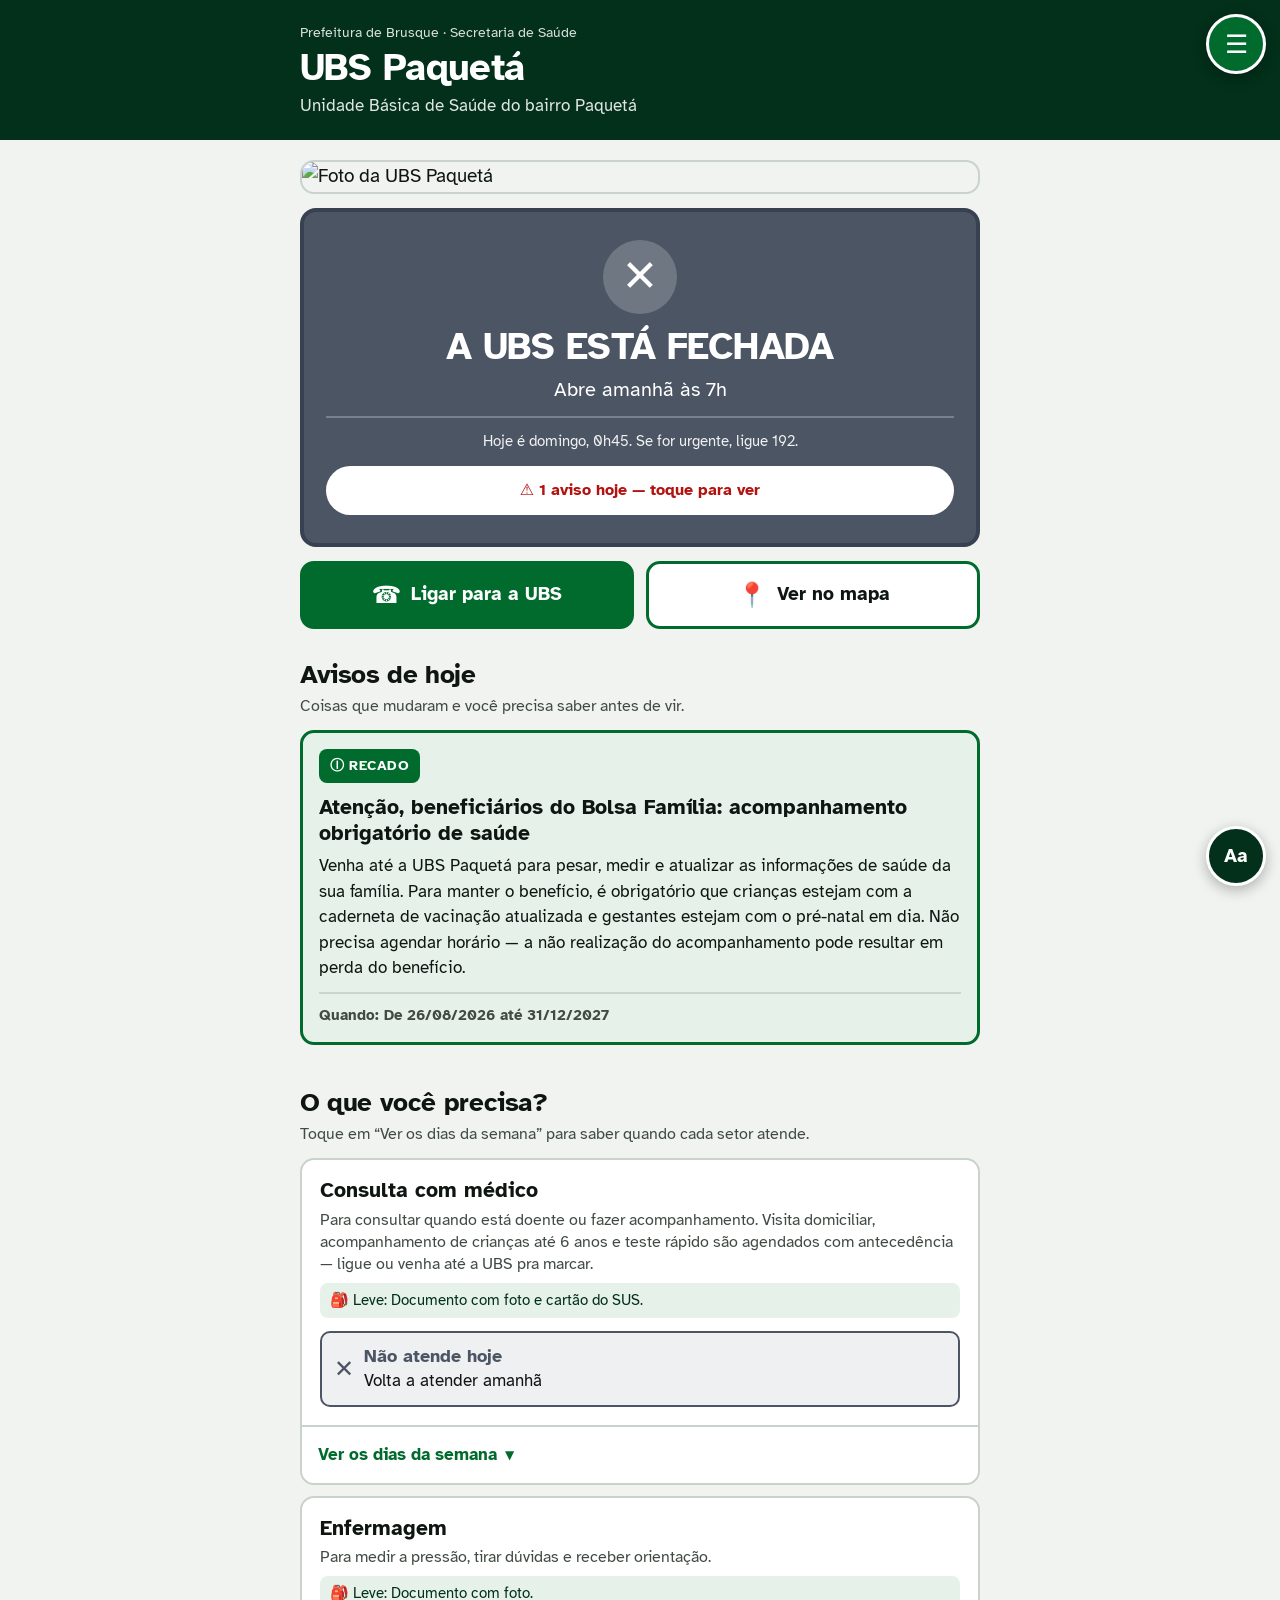
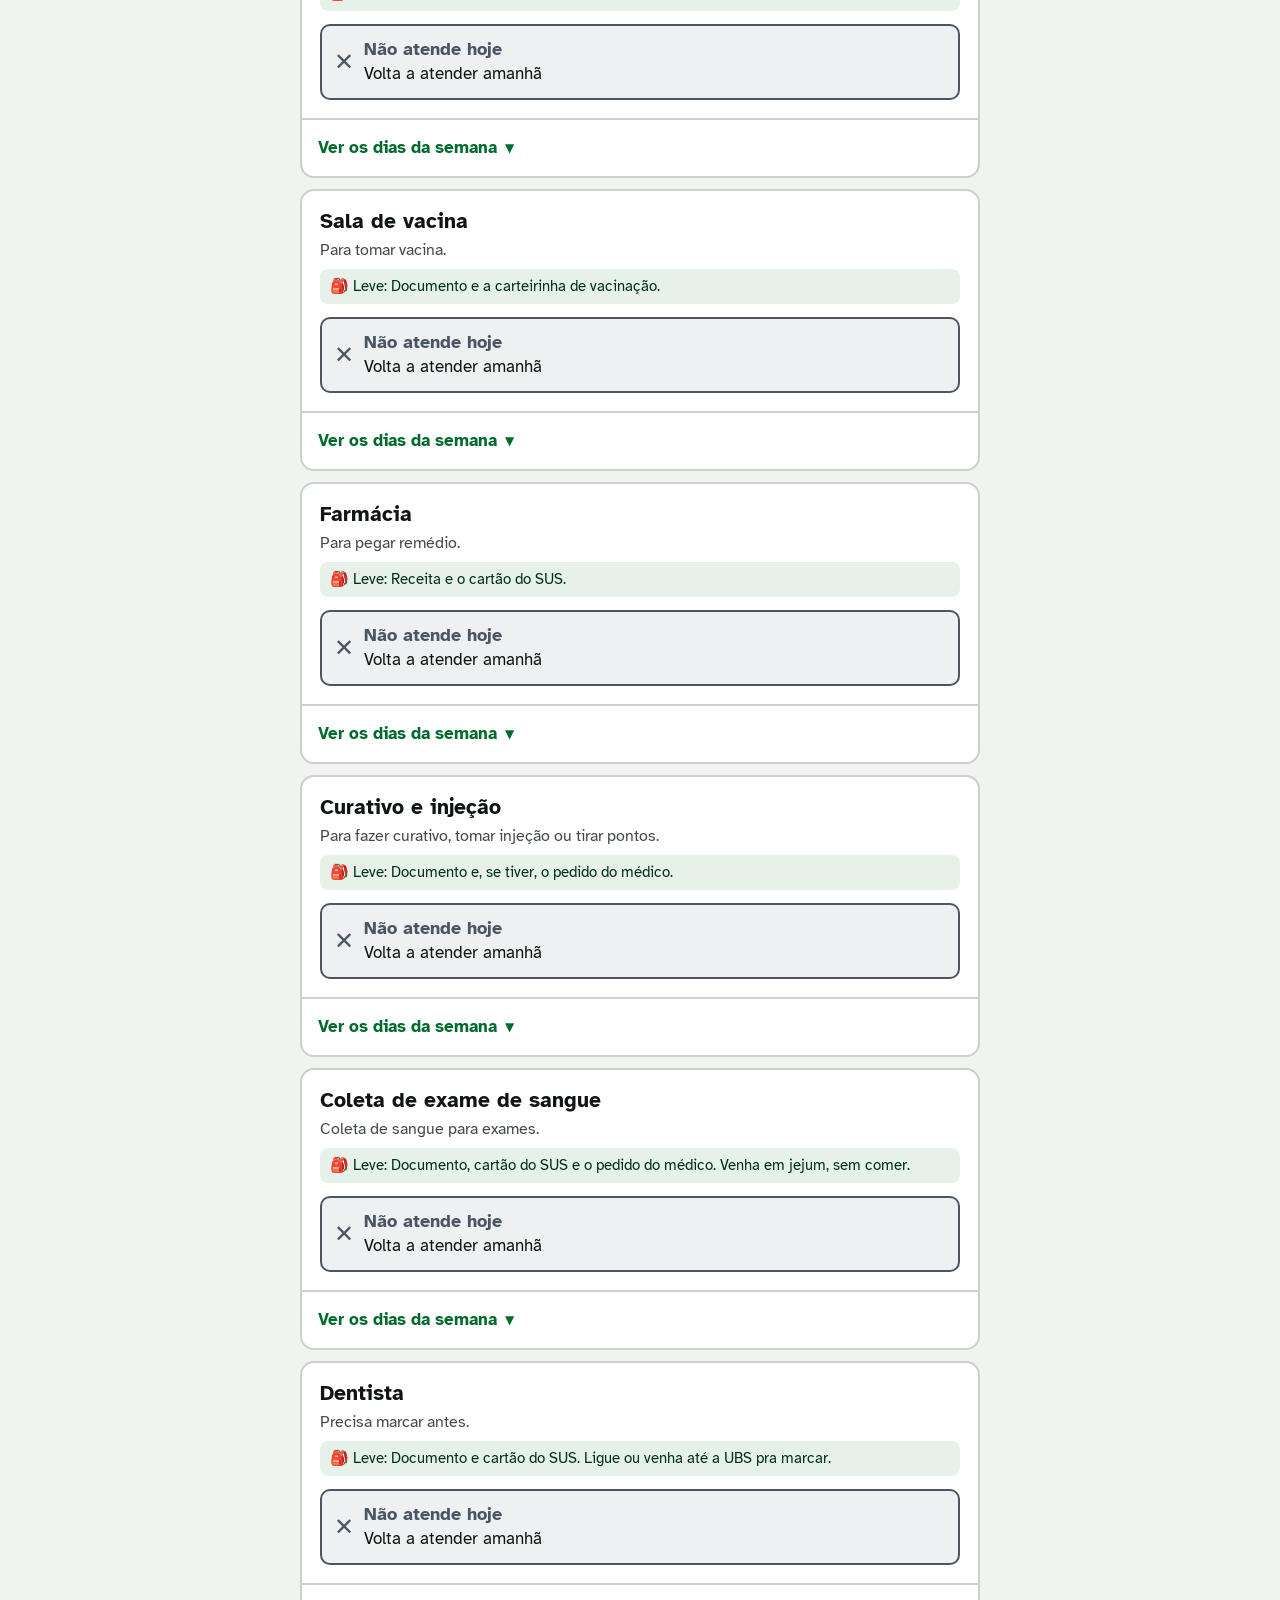
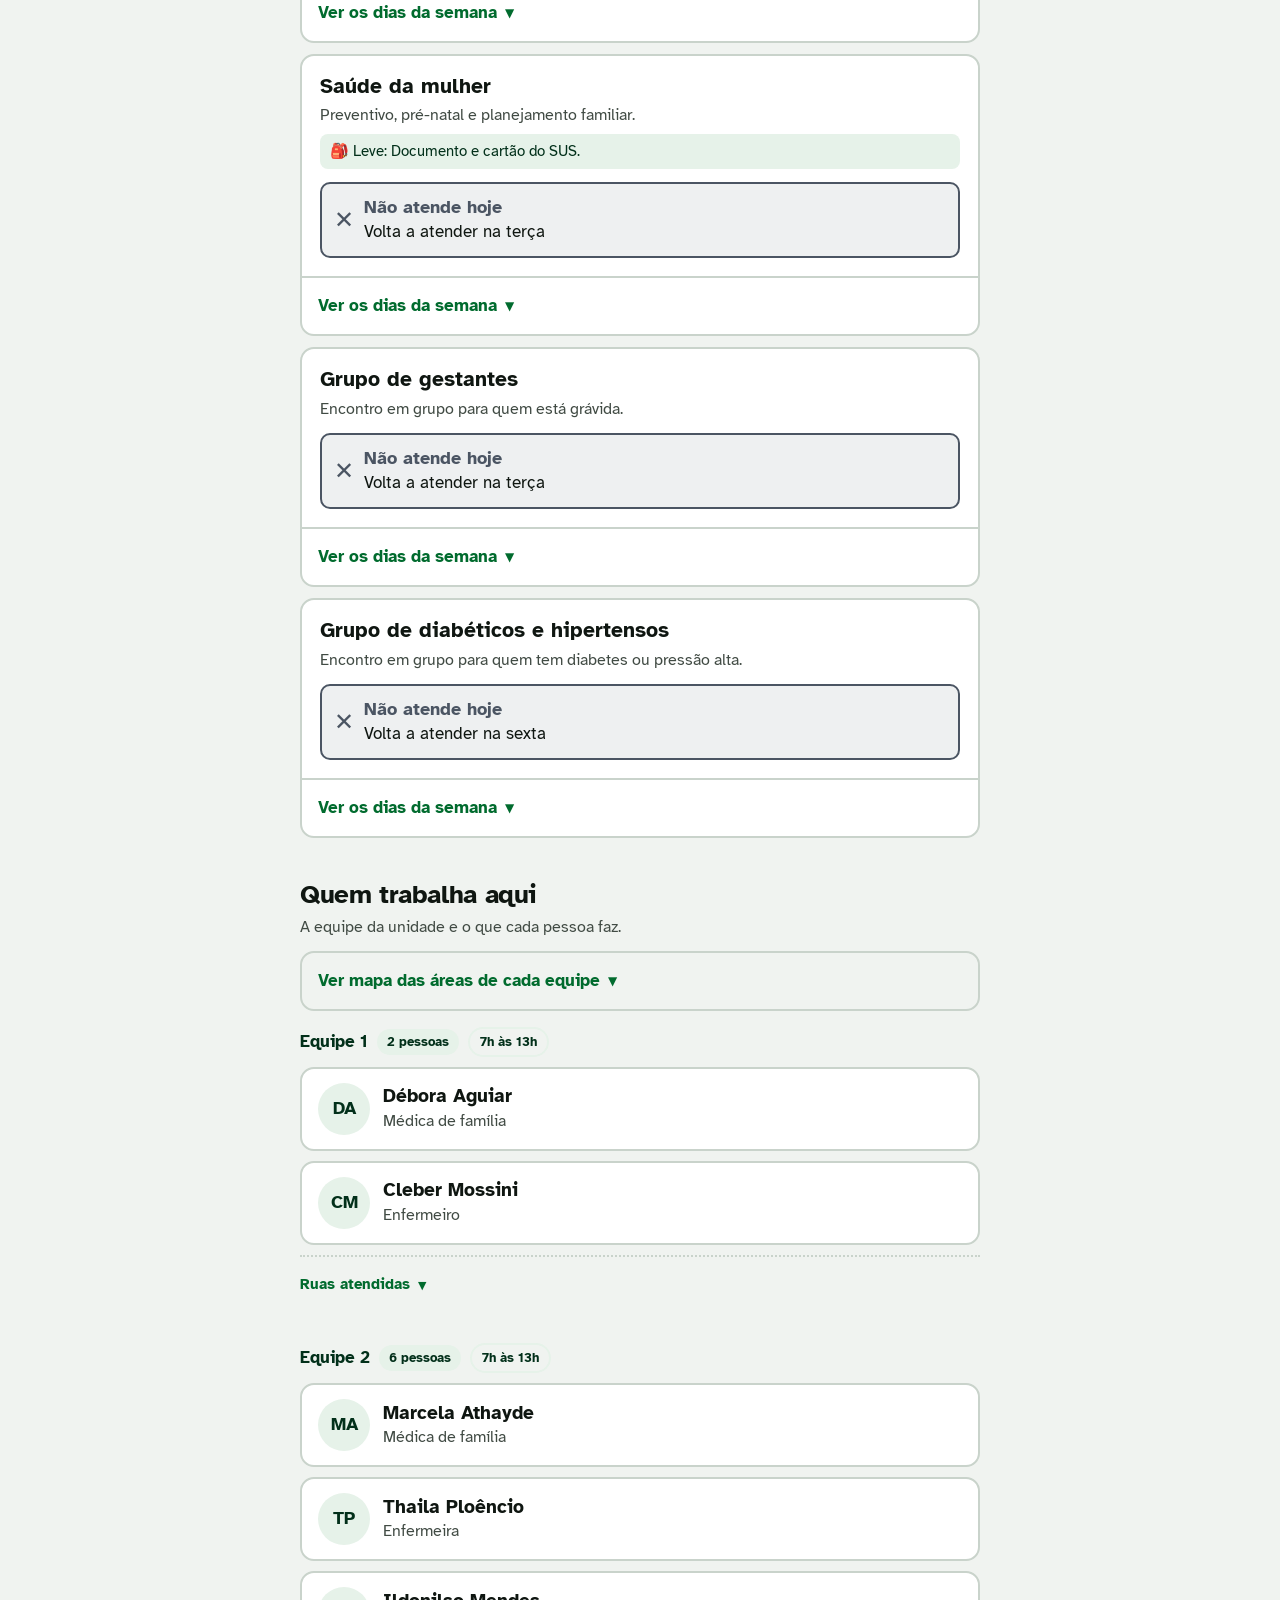
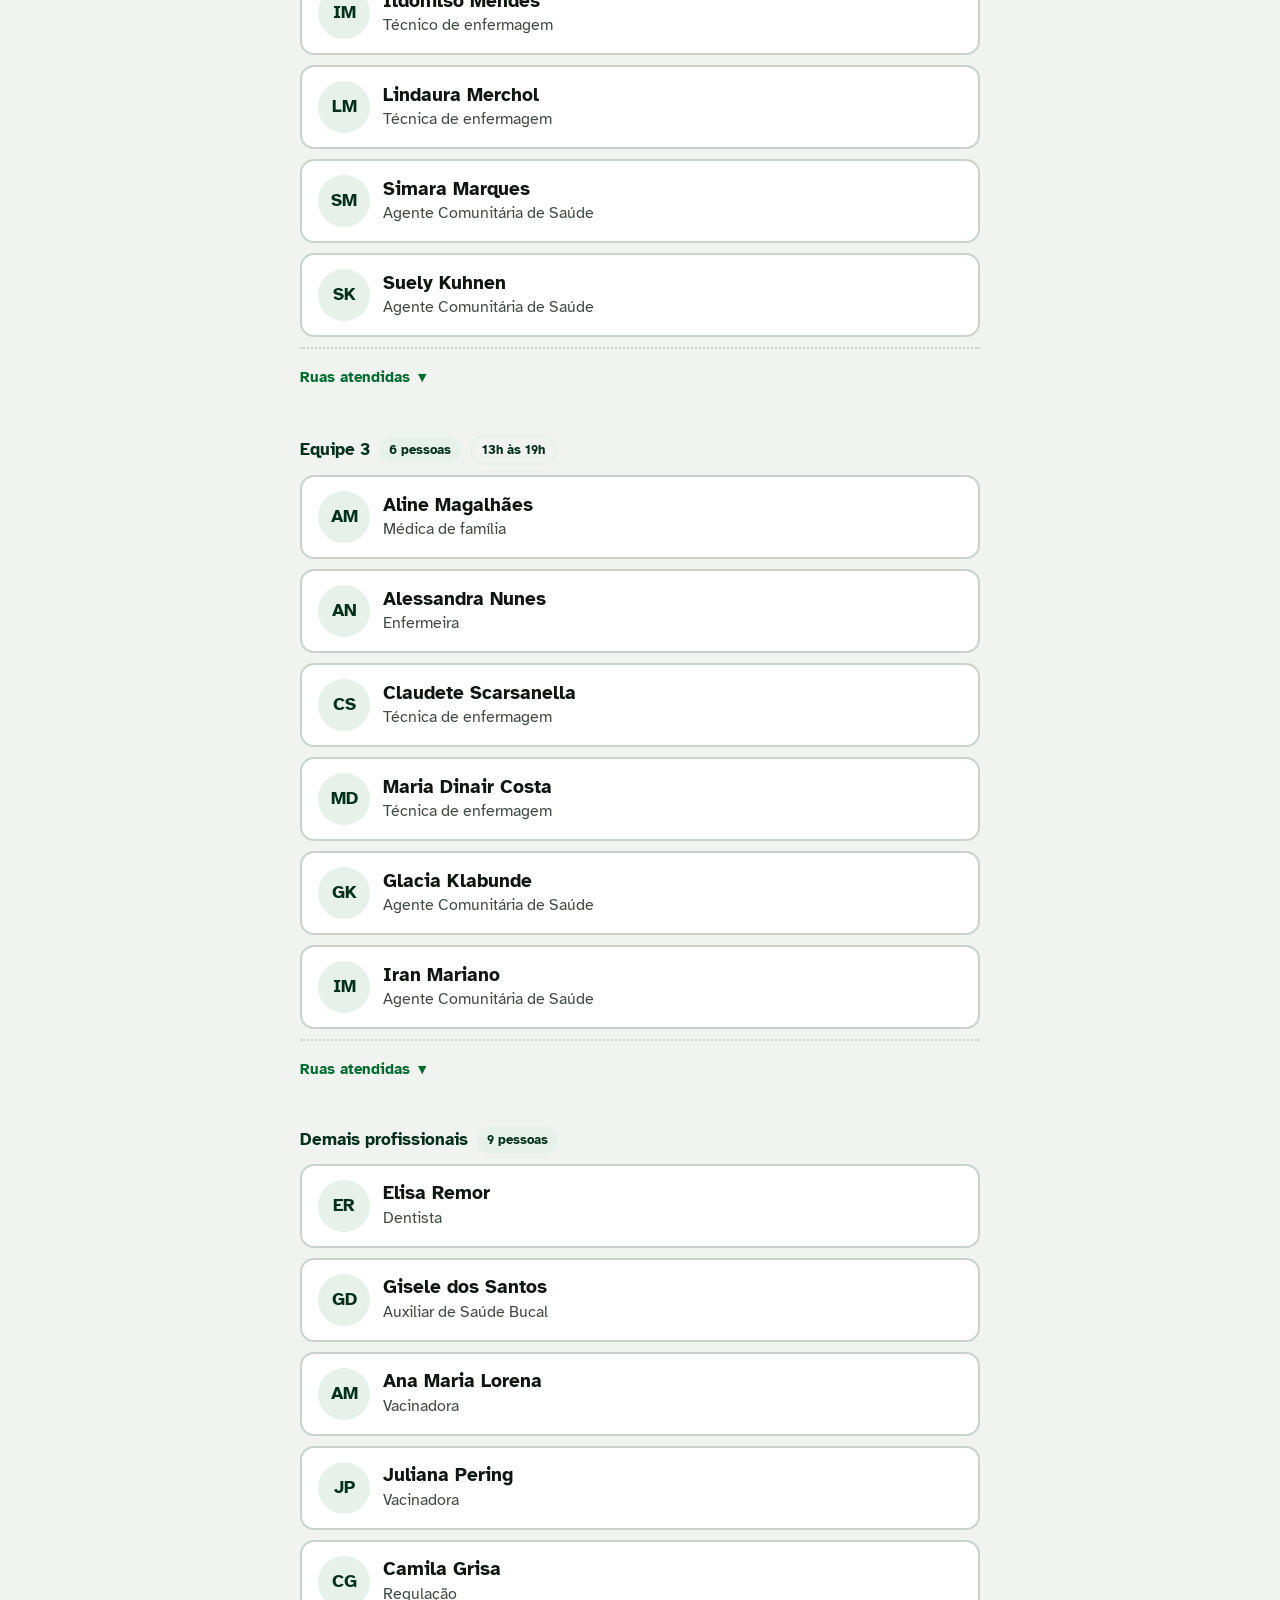
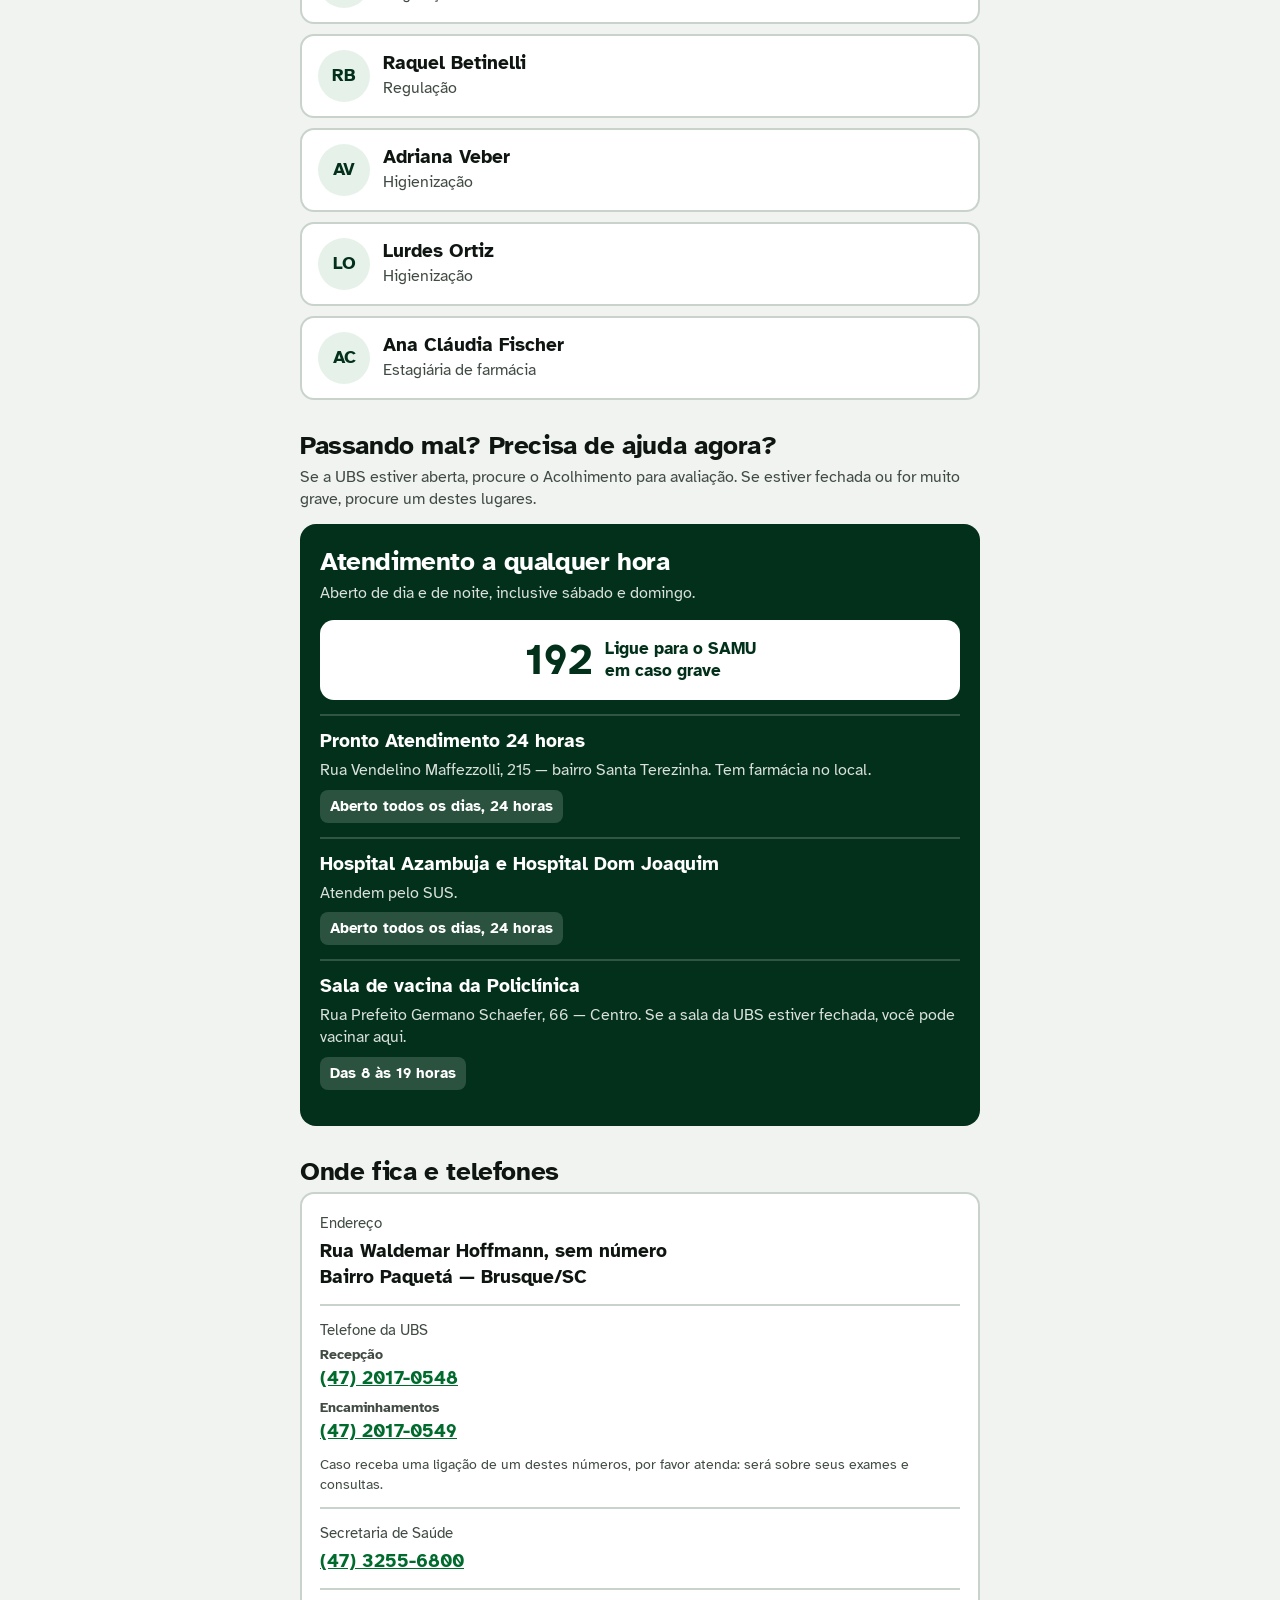
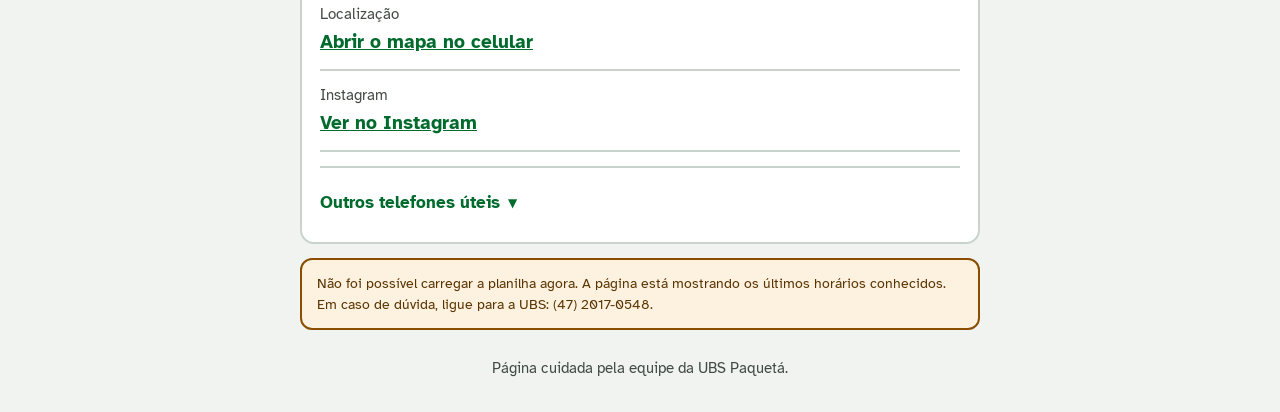
==== commit 989809a5: "Adiciona o mapa das áreas de cada equipe Recorta e comprime a foto do mural (mapa colorido por equip" ====
--- a/index.html
+++ b/index.html
@@ -72,6 +72,13 @@
   <section class="secao" id="equipe-secao">
     <h2>Quem trabalha aqui</h2>
     <p class="ajuda">A equipe da unidade e o que cada pessoa faz.</p>
+
+    <details class="mapa-equipes">
+      <summary>Ver mapa das áreas de cada equipe</summary>
+      <img src="fotos/mapa-equipes.jpg" loading="lazy"
+           alt="Mapa das ruas atendidas por cada equipe de saúde da família da UBS Paquetá, colorido por time: azul para a Equipe 1, rosa para a Equipe 2 e amarelo para a Equipe 3.">
+    </details>
+
     <div class="pessoas" id="equipe"></div>
   </section>
 
--- a/estilo.css
+++ b/estilo.css
@@ -367,6 +367,23 @@
 .semana-l.hoje .dia,.semana-l.hoje .val{color:var(--verde)}
 
 /* -------------------------------------------------------------- EQUIPE -- */
+details.mapa-equipes{
+  border:2px solid var(--linha);border-radius:var(--raio);
+  margin-bottom:16px;overflow:hidden;
+}
+details.mapa-equipes summary{
+  list-style:none;cursor:pointer;padding:14px 16px;min-height:var(--toque);
+  font-size:calc(17px * var(--esc));font-weight:700;color:var(--verde);
+  display:flex;align-items:center;gap:8px;
+}
+details.mapa-equipes summary::-webkit-details-marker{display:none}
+details.mapa-equipes summary::after{content:"▼";font-size:calc(12px * var(--esc));transition:transform .2s}
+details.mapa-equipes[open] summary::after{transform:rotate(180deg)}
+details.mapa-equipes img{display:block;width:100%;height:auto;border-top:2px solid var(--linha)}
+@media (prefers-reduced-motion:reduce){
+  details.mapa-equipes summary::after{transition:none}
+}
+
 .time{margin-bottom:20px}
 .time:last-child{margin-bottom:0}
 .time-nome{
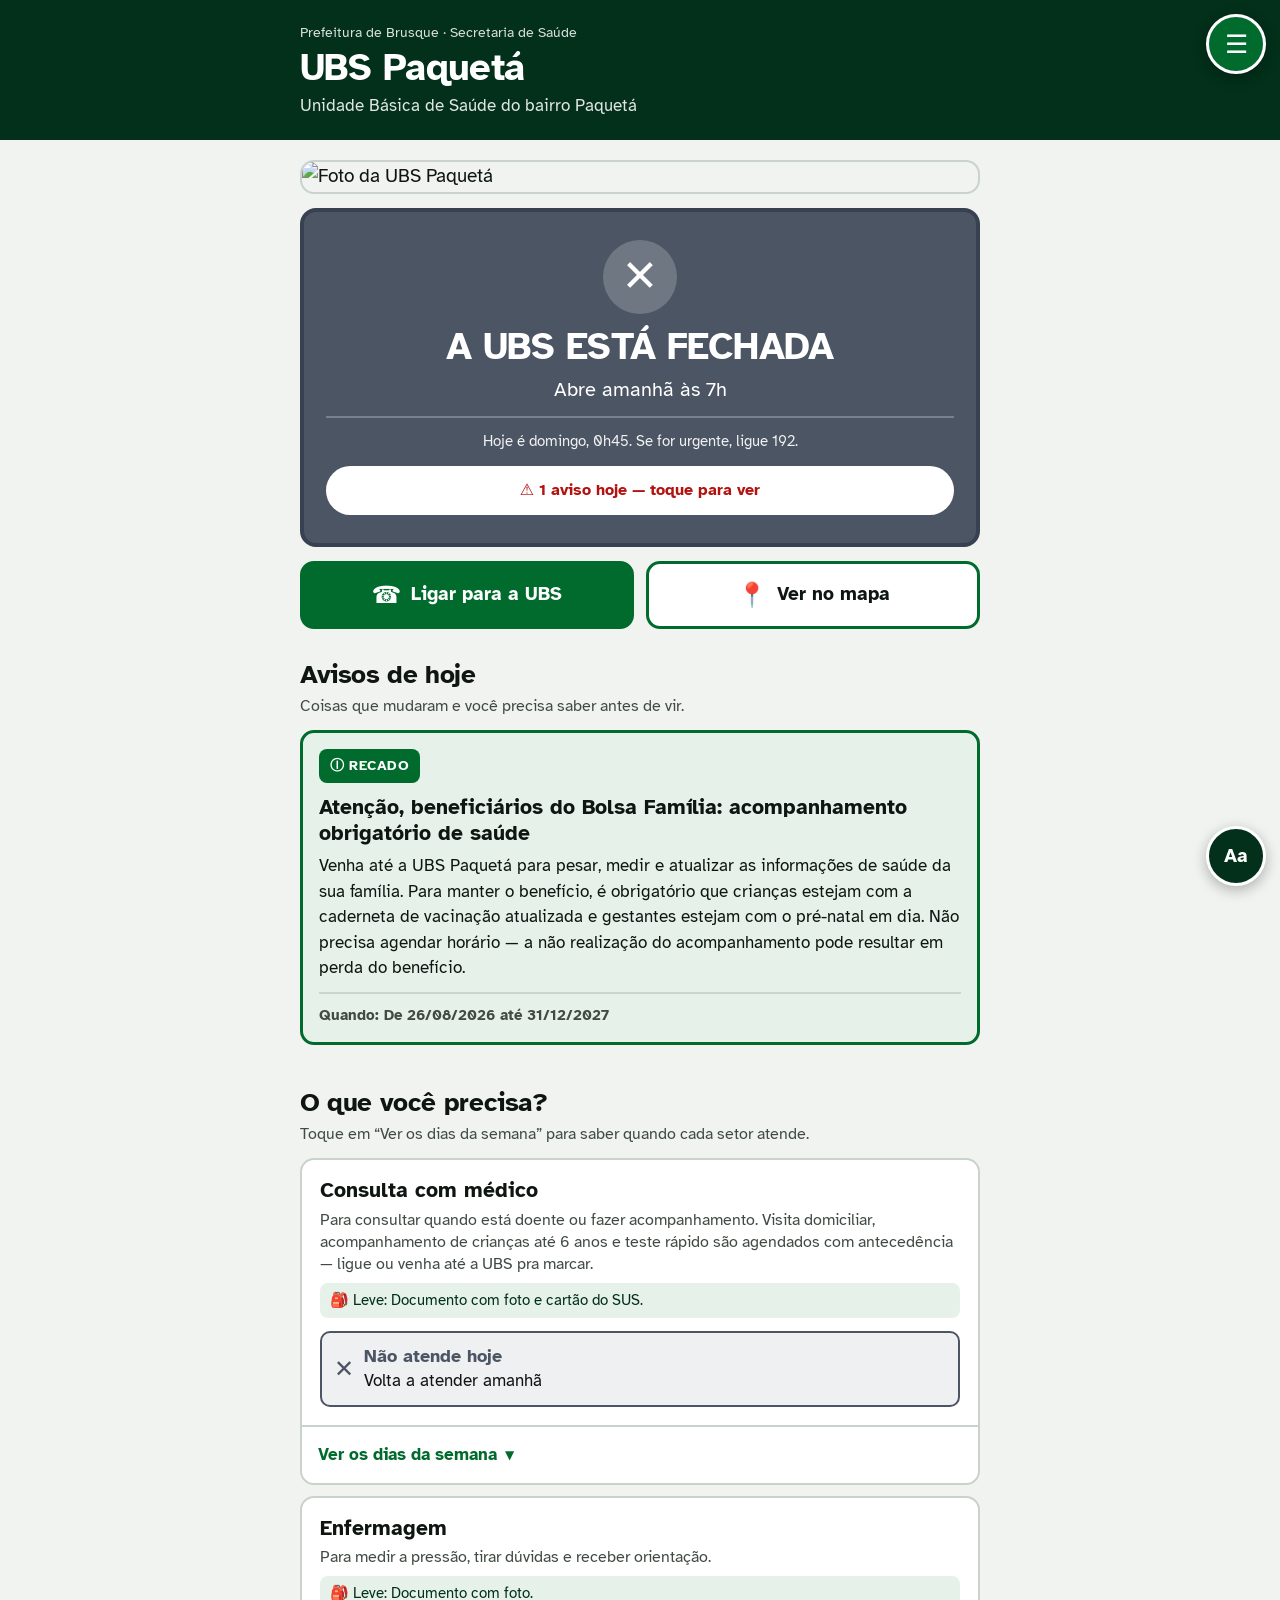
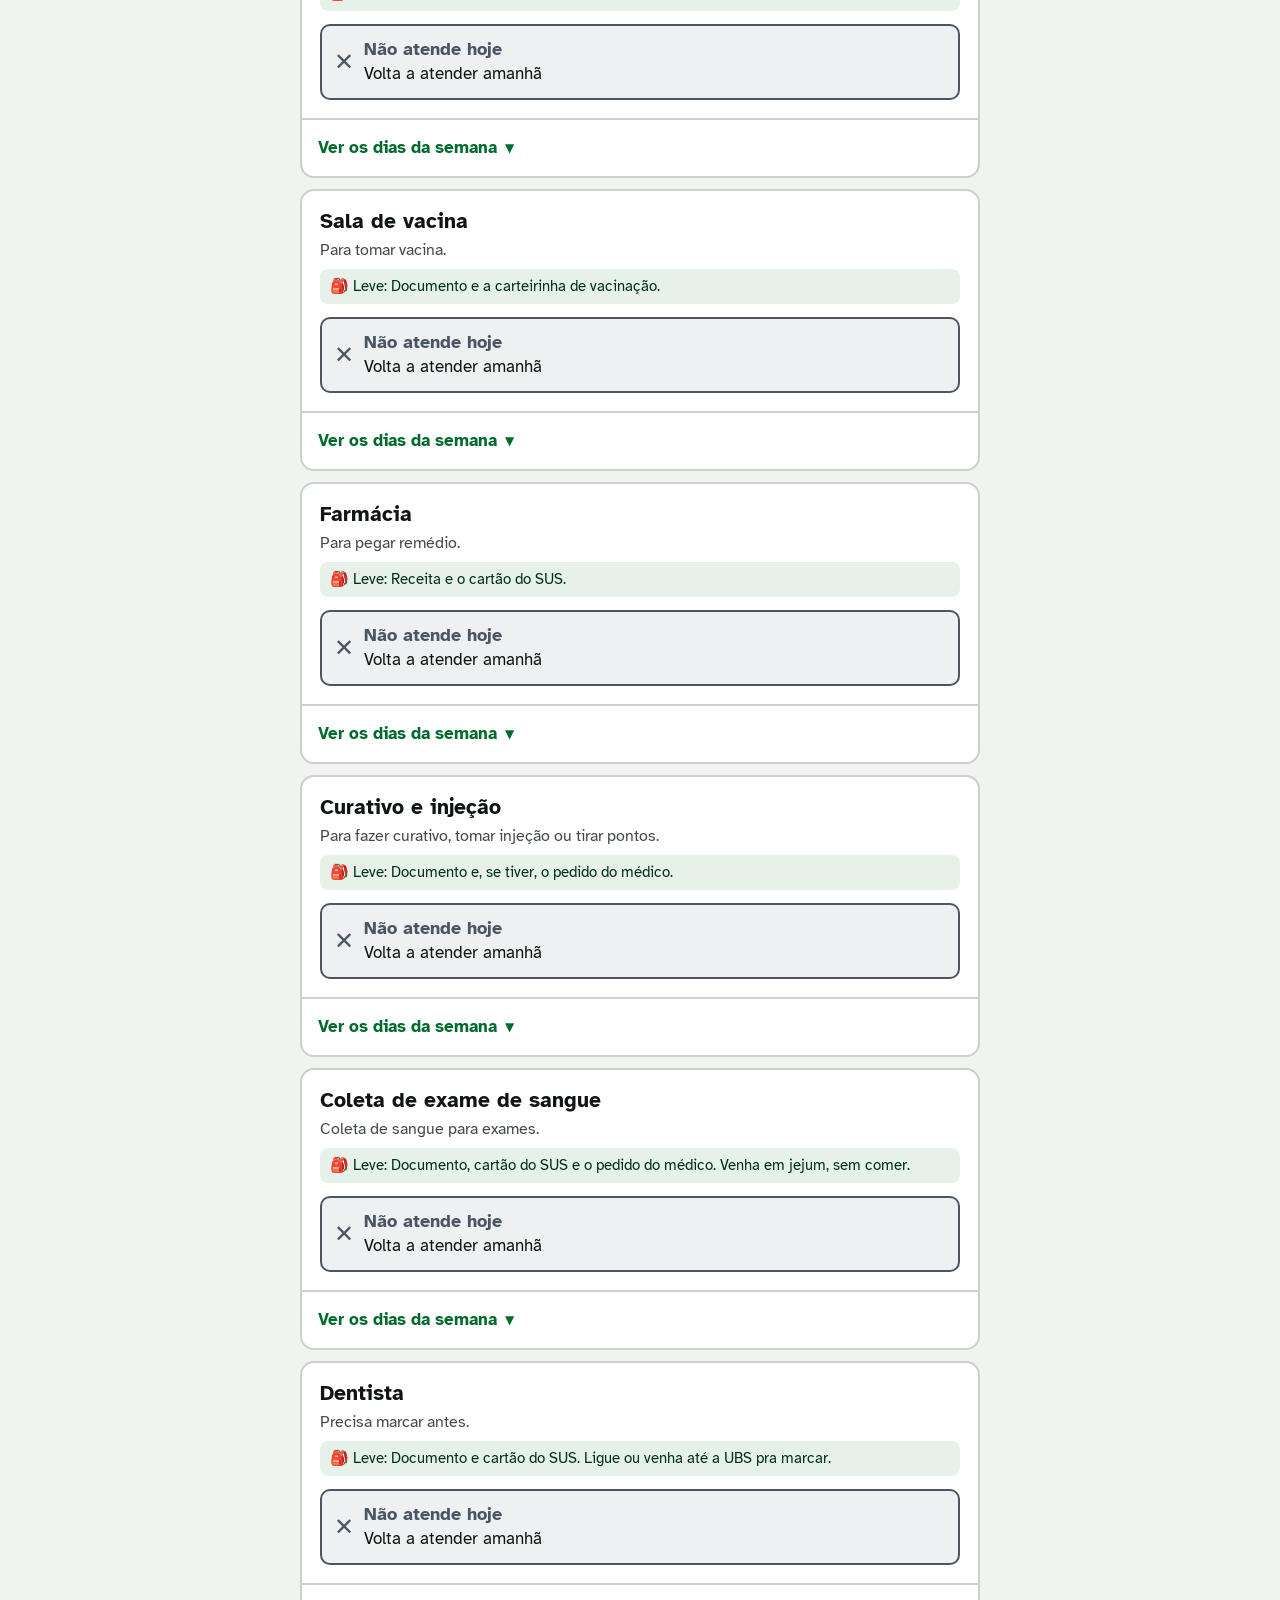
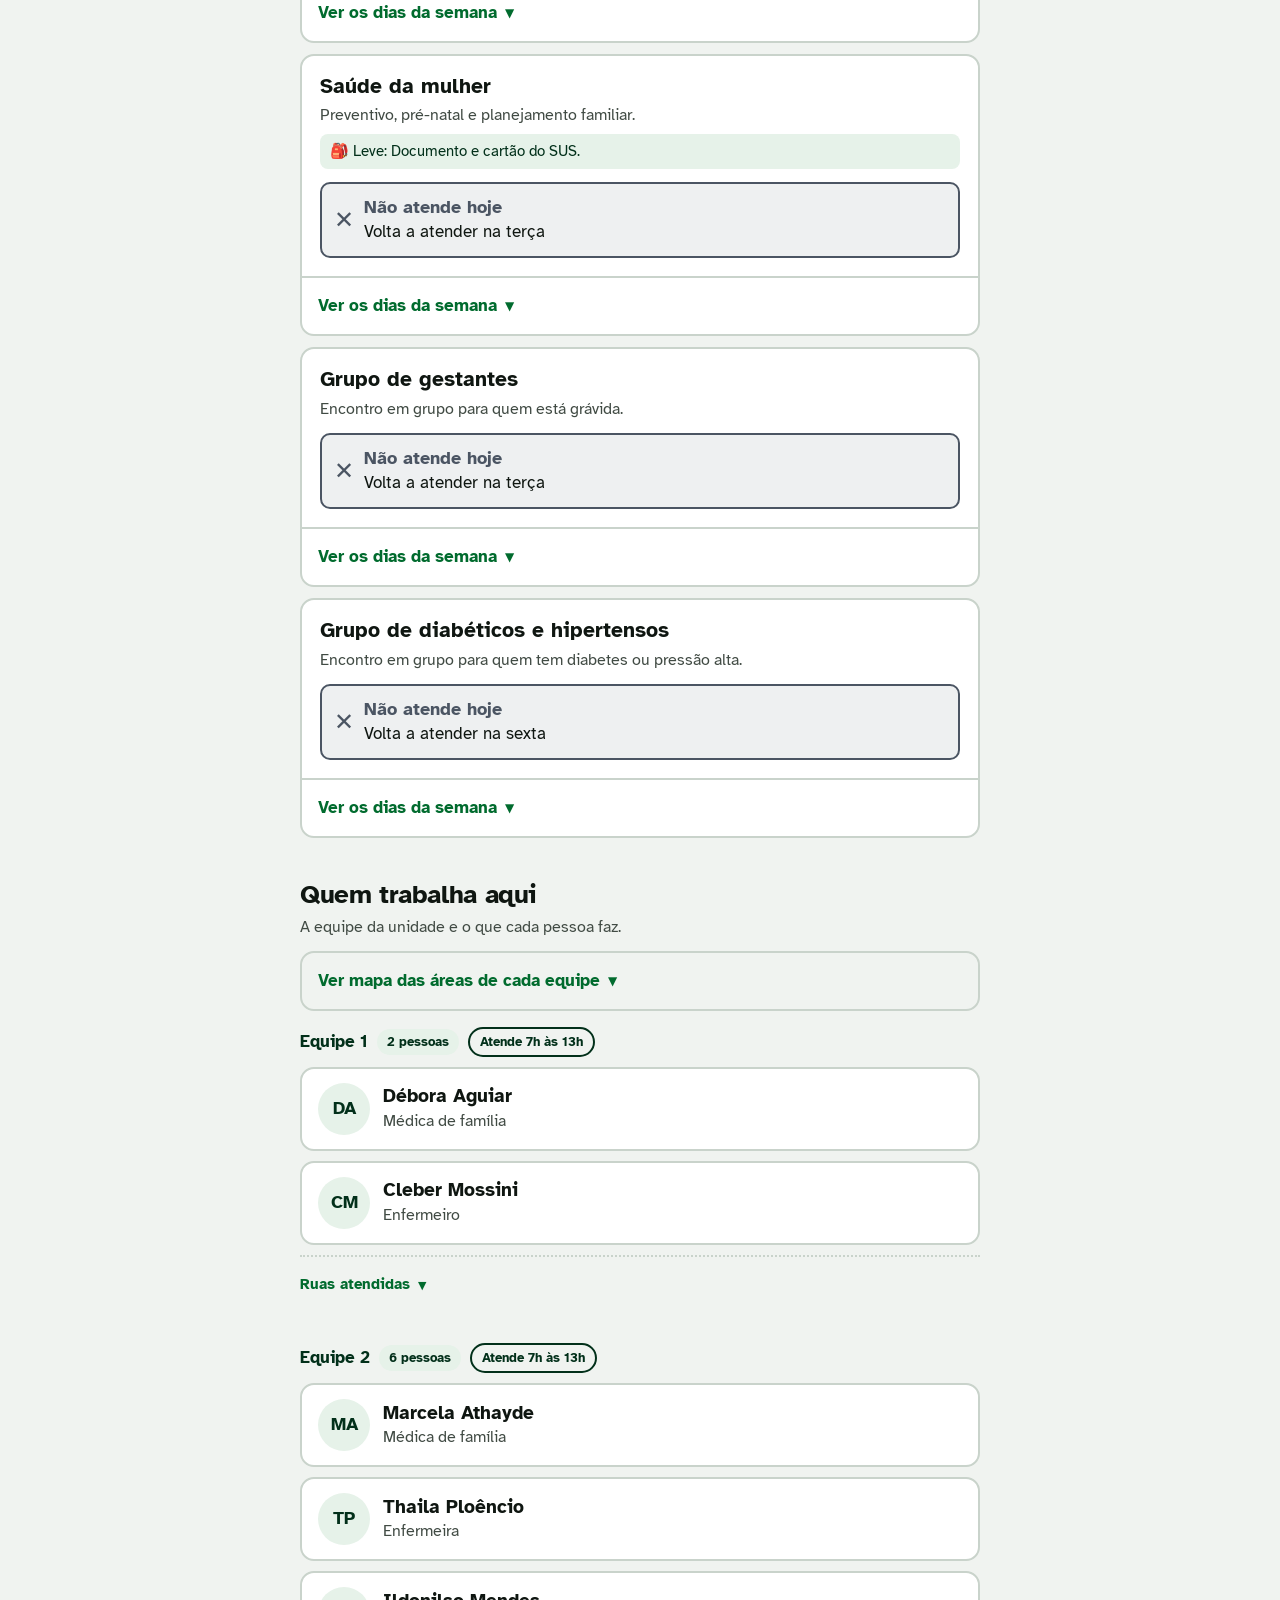
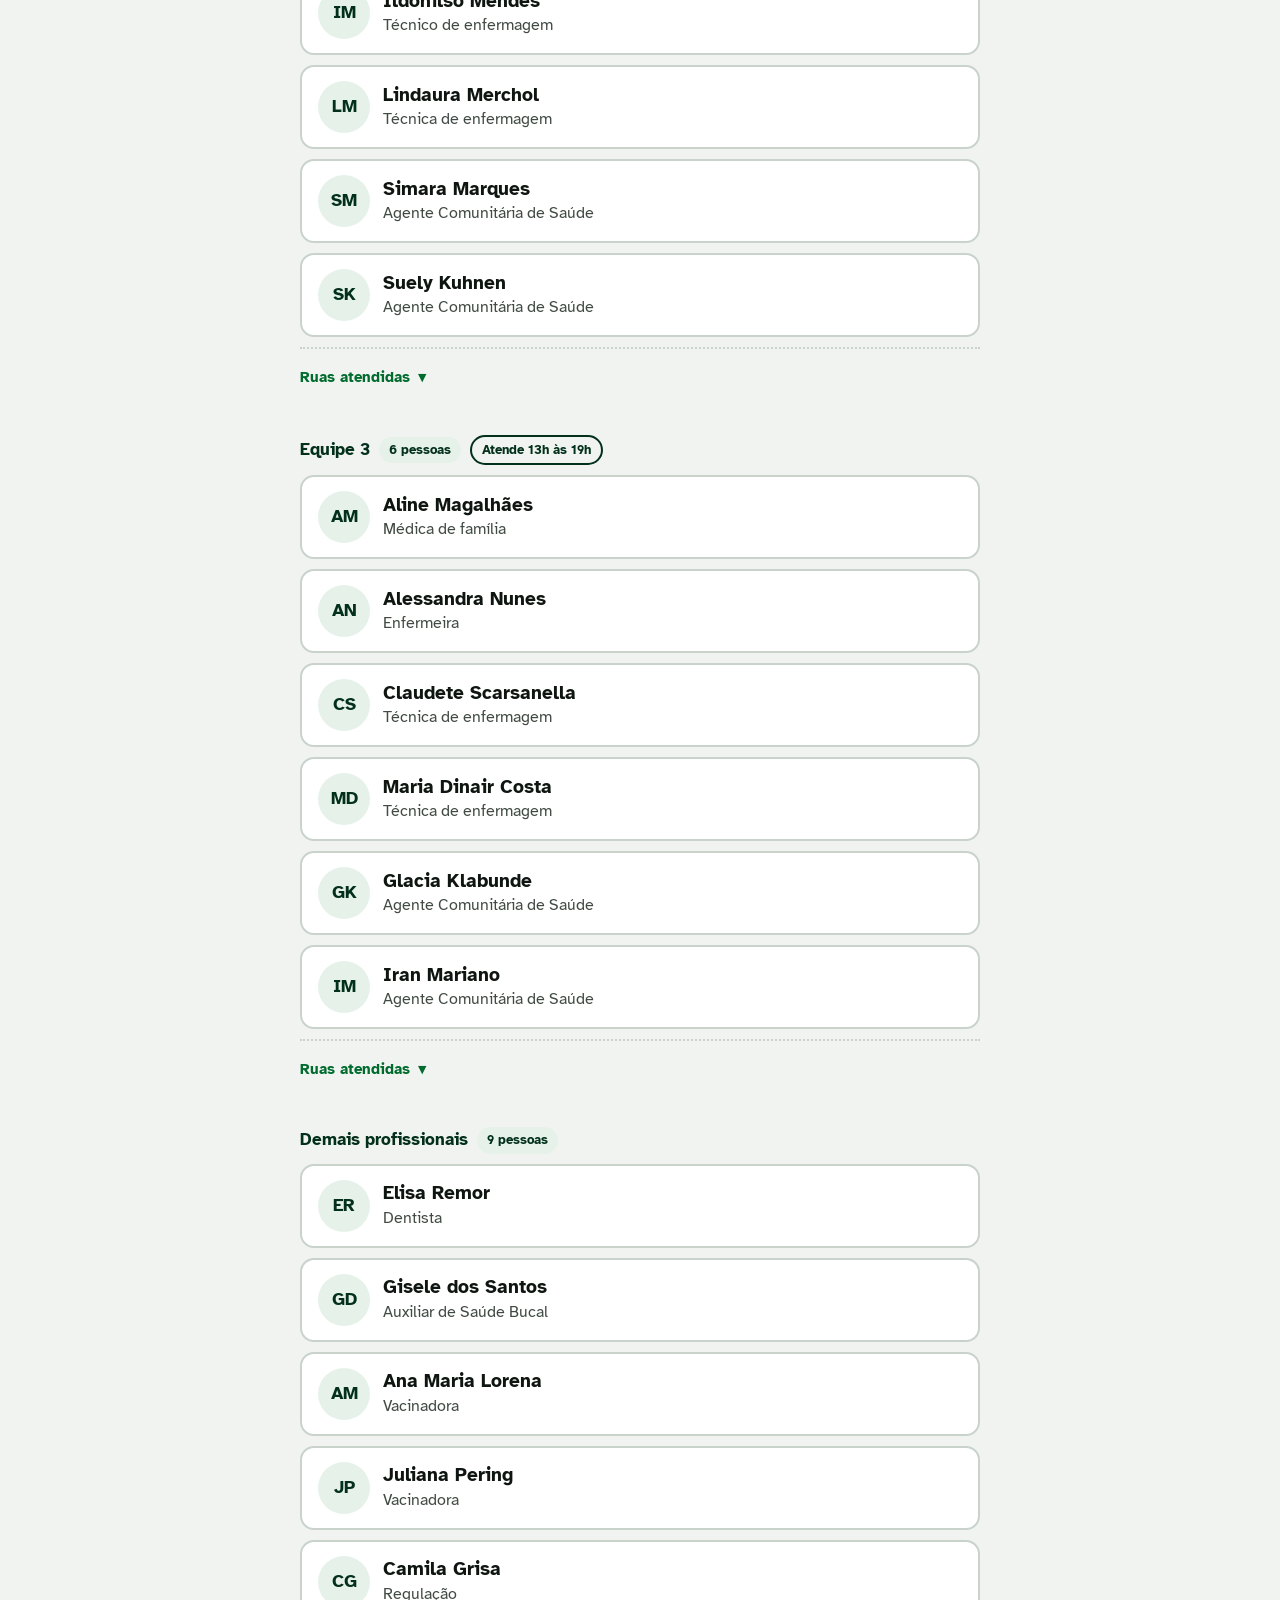
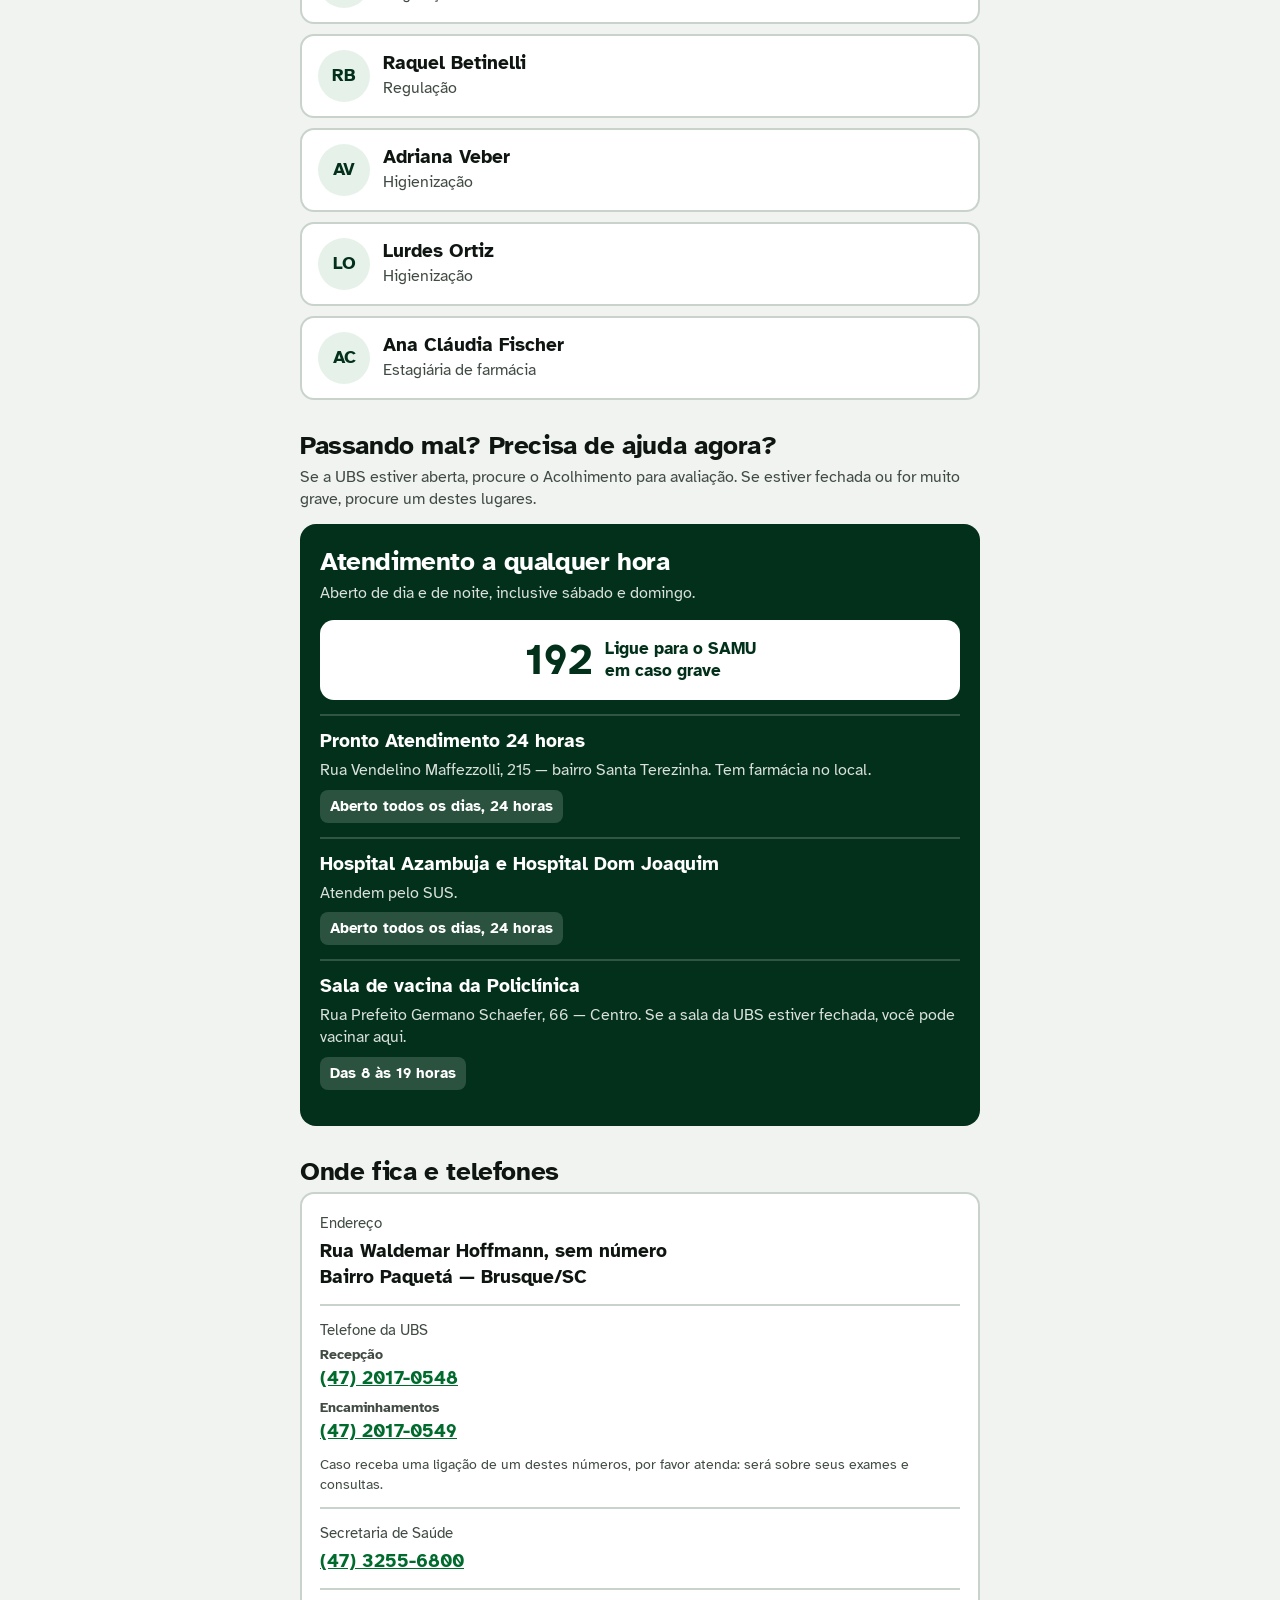
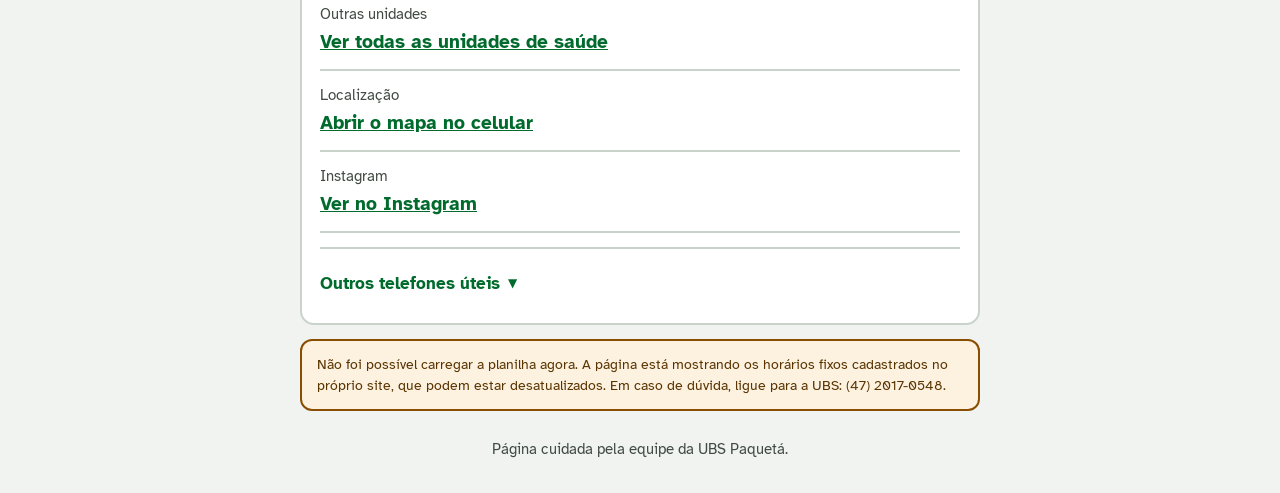
==== commit 38f91adf: "Corrigir link do mapa e adicionar Open Graph + link para outras unidades - mapa: trocar o formato an" ====
--- a/index.html
+++ b/index.html
@@ -6,6 +6,36 @@
 <title>UBS Paquetá</title>
 <meta name="description" content="Horários, avisos e telefones da Unidade Básica de Saúde do bairro Paquetá, em Brusque, Santa Catarina.">
 <meta name="theme-color" content="#02301A">
+
+<!-- ===================== COMPARTILHAMENTO (Open Graph) ====================
+     A imagem + título que aparecem quando alguém cola o link no WhatsApp,
+     Facebook, Telegram etc. Precisa ficar aqui no HTML fixo: o robô dessas
+     redes NÃO lê o config.js (não roda JavaScript).
+
+     >>> TROQUE o endereço "https://ubspaqueta.vercel.app" nas linhas
+         og:url e og:image (e nas twitter:image) pelo endereço REAL do
+         site publicado — o mesmo valor de CONFIG.unidade.site no
+         config.js, só que escrito por extenso e com https:// na frente.
+         Se ficar errado, o WhatsApp mostra o link sem imagem.
+
+     A imagem "fotos/compartilhamento.jpg" precisa ter no máximo ~300 KB
+     (senão o WhatsApp não mostra) e o tamanho declarado abaixo (1200x800).
+     ====================================================================== -->
+<meta property="og:type" content="website">
+<meta property="og:locale" content="pt_BR">
+<meta property="og:site_name" content="UBS Paquetá">
+<meta property="og:title" content="UBS Paquetá — está aberta agora?">
+<meta property="og:description" content="Horários de cada setor, avisos do dia, equipe e telefones de urgência da Unidade Básica de Saúde do bairro Paquetá, em Brusque/SC.">
+<meta property="og:url" content="https://ubspaqueta.vercel.app/">
+<meta property="og:image" content="https://ubspaqueta.vercel.app/fotos/compartilhamento.jpg">
+<meta property="og:image:type" content="image/jpeg">
+<meta property="og:image:width" content="1200">
+<meta property="og:image:height" content="800">
+<meta property="og:image:alt" content="Fachada da UBS Paquetá, em Brusque, Santa Catarina.">
+<meta name="twitter:card" content="summary_large_image">
+<meta name="twitter:title" content="UBS Paquetá — está aberta agora?">
+<meta name="twitter:description" content="Horários de cada setor, avisos do dia, equipe e telefones de urgência da Unidade Básica de Saúde do bairro Paquetá, em Brusque/SC.">
+<meta name="twitter:image" content="https://ubspaqueta.vercel.app/fotos/compartilhamento.jpg">
 <meta name="apple-mobile-web-app-capable" content="yes">
 <meta name="apple-mobile-web-app-status-bar-style" content="black-translucent">
 <meta name="apple-mobile-web-app-title" content="UBS Paquetá">
@@ -31,6 +61,12 @@
 <!-- ==================== RESPOSTA PRINCIPAL ====================== -->
 <section class="resposta">
   <div class="wrap">
+    <!-- Aviso de "sem internet". Fica escondido enquanto houver conexão.
+         Preenchido por atualizarAvisoDeInternet(), no app.js. Existe porque
+         o site abre offline (service worker) e mostrar horário guardado sem
+         avisar que é guardado faria a pessoa vir à toa confiando na tela. -->
+    <div id="sem-internet" class="sem-internet" role="status" hidden></div>
+
     <img id="foto-unidade" class="foto-unidade" alt="" hidden
          onerror="this.hidden=true;">
     <div id="status" aria-live="polite"></div>
@@ -115,6 +151,10 @@
       <div class="info">
         <p class="info-rot">Secretaria de Saúde</p>
         <p class="info-val" id="info-secretaria"></p>
+      </div>
+      <div class="info" id="info-unidades-linha" hidden>
+        <p class="info-rot">Outras unidades</p>
+        <p class="info-val" id="info-unidades"></p>
       </div>
       <div class="info">
         <p class="info-rot">Localização</p>
--- a/estilo.css
+++ b/estilo.css
@@ -396,8 +396,11 @@
   background:var(--verde-claro);padding:3px 10px;border-radius:99px;
 }
 body.alto-contraste .time-conta{background:#052012;color:#00E676}
-.time-horario{background:transparent;border:2px solid var(--verde-claro)}
-body.alto-contraste .time-horario{background:transparent;border-color:#052012}
+/* Contraste próprio: a borda na cor de --verde-claro ficava quase da mesma
+   cor do fundo da página, e o selo virava texto solto sem contorno visível.
+   Aqui a borda usa a mesma cor escura do texto, como qualquer selo normal. */
+.time-horario{background:transparent;border:2px solid var(--verde-escuro)}
+body.alto-contraste .time-horario{background:transparent;border-color:#00E676}
 
 .pessoas{display:flex;flex-direction:column;gap:10px}
 
@@ -527,6 +530,26 @@
 }
 .tel-uteis-item:last-child{border-bottom:none}
 .tel-uteis-item a{font-weight:700;color:var(--verde);text-decoration:none}
+
+/* Tarja de "sem internet", em cima de tudo na área da resposta principal.
+   Usa a cor de "atenção" (âmbar), não a de alerta (vermelho): não é um erro
+   nem uma emergência — é uma ressalva sobre a idade da informação na tela. */
+.sem-internet{
+  background:var(--atencao-claro);
+  border:2px solid var(--atencao);
+  border-left-width:8px;
+  border-radius:12px;
+  padding:13px 15px;margin-bottom:14px;
+  font-size:calc(15px * var(--esc));color:#5A3400;line-height:1.5;
+}
+.sem-internet strong{color:var(--atencao)}
+.sem-internet a{color:inherit;font-weight:700}
+
+/* No alto contraste o fundo âmbar vira quase preto, então o texto marrom
+   escuro sumiria. Mesmo motivo vale pro .fonte-dados.erro logo abaixo, que
+   usa o mesmo par de cores. */
+body.alto-contraste .sem-internet,
+body.alto-contraste .fonte-dados.erro{color:var(--tinta)}
 
 .fonte-dados{
   background:#EEF1EE;border:2px solid var(--linha);border-radius:12px;
@@ -602,7 +625,7 @@
 /* Para a equipe imprimir e colar na porta da unidade. */
 @media print{
   body{background:#fff;padding:0;font-size:14px}
-  .teste,.a11y-fab,.a11y-painel,.a11y-fundo,.nav-fab,.nav-painel,.pular-link,.botoes,details.semana,.fonte-dados{display:none!important}
+  .teste,.a11y-fab,.a11y-painel,.a11y-fundo,.nav-fab,.nav-painel,.pular-link,.botoes,details.semana,.fonte-dados,.sem-internet{display:none!important}
   .topo,.urgencia{background:#fff;color:#000;border:2px solid #000}
   .cartao-status{border:3px solid #000;color:#000!important;background:#fff!important}
   .secao{page-break-inside:avoid}
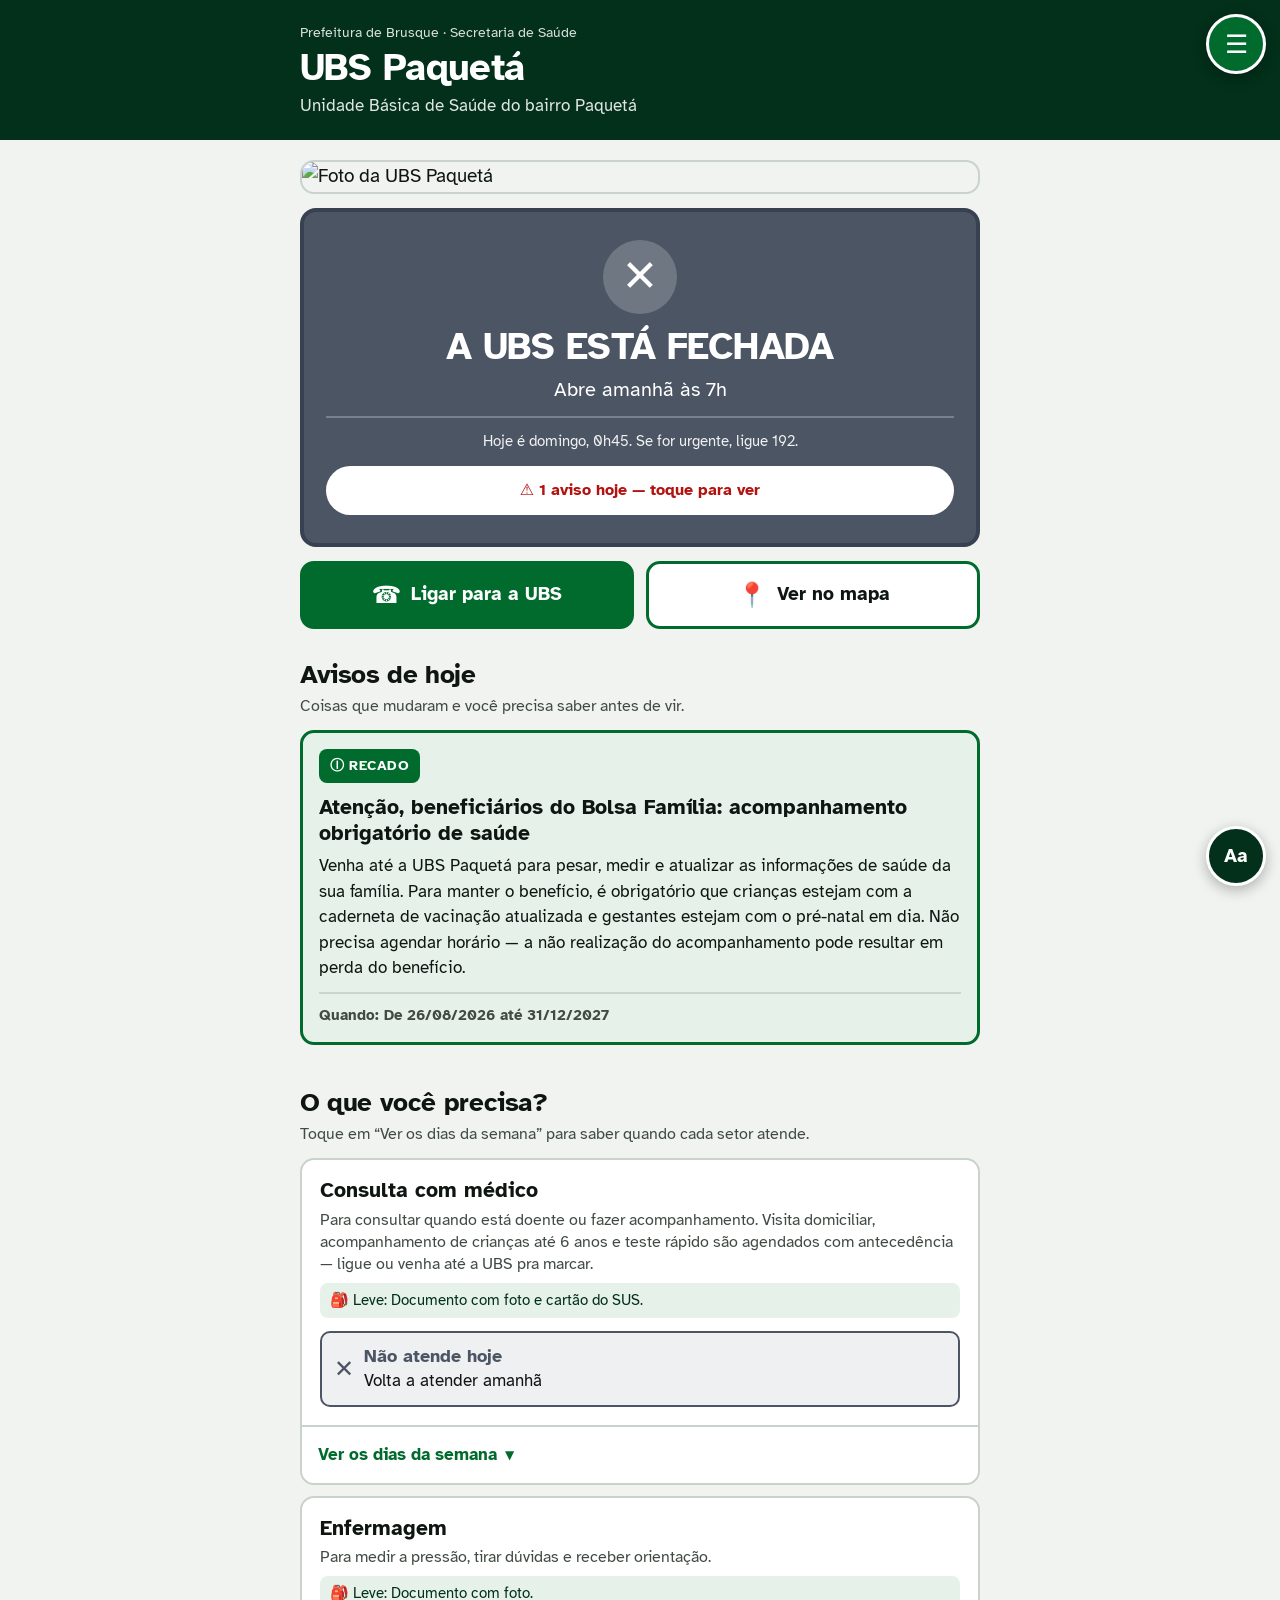
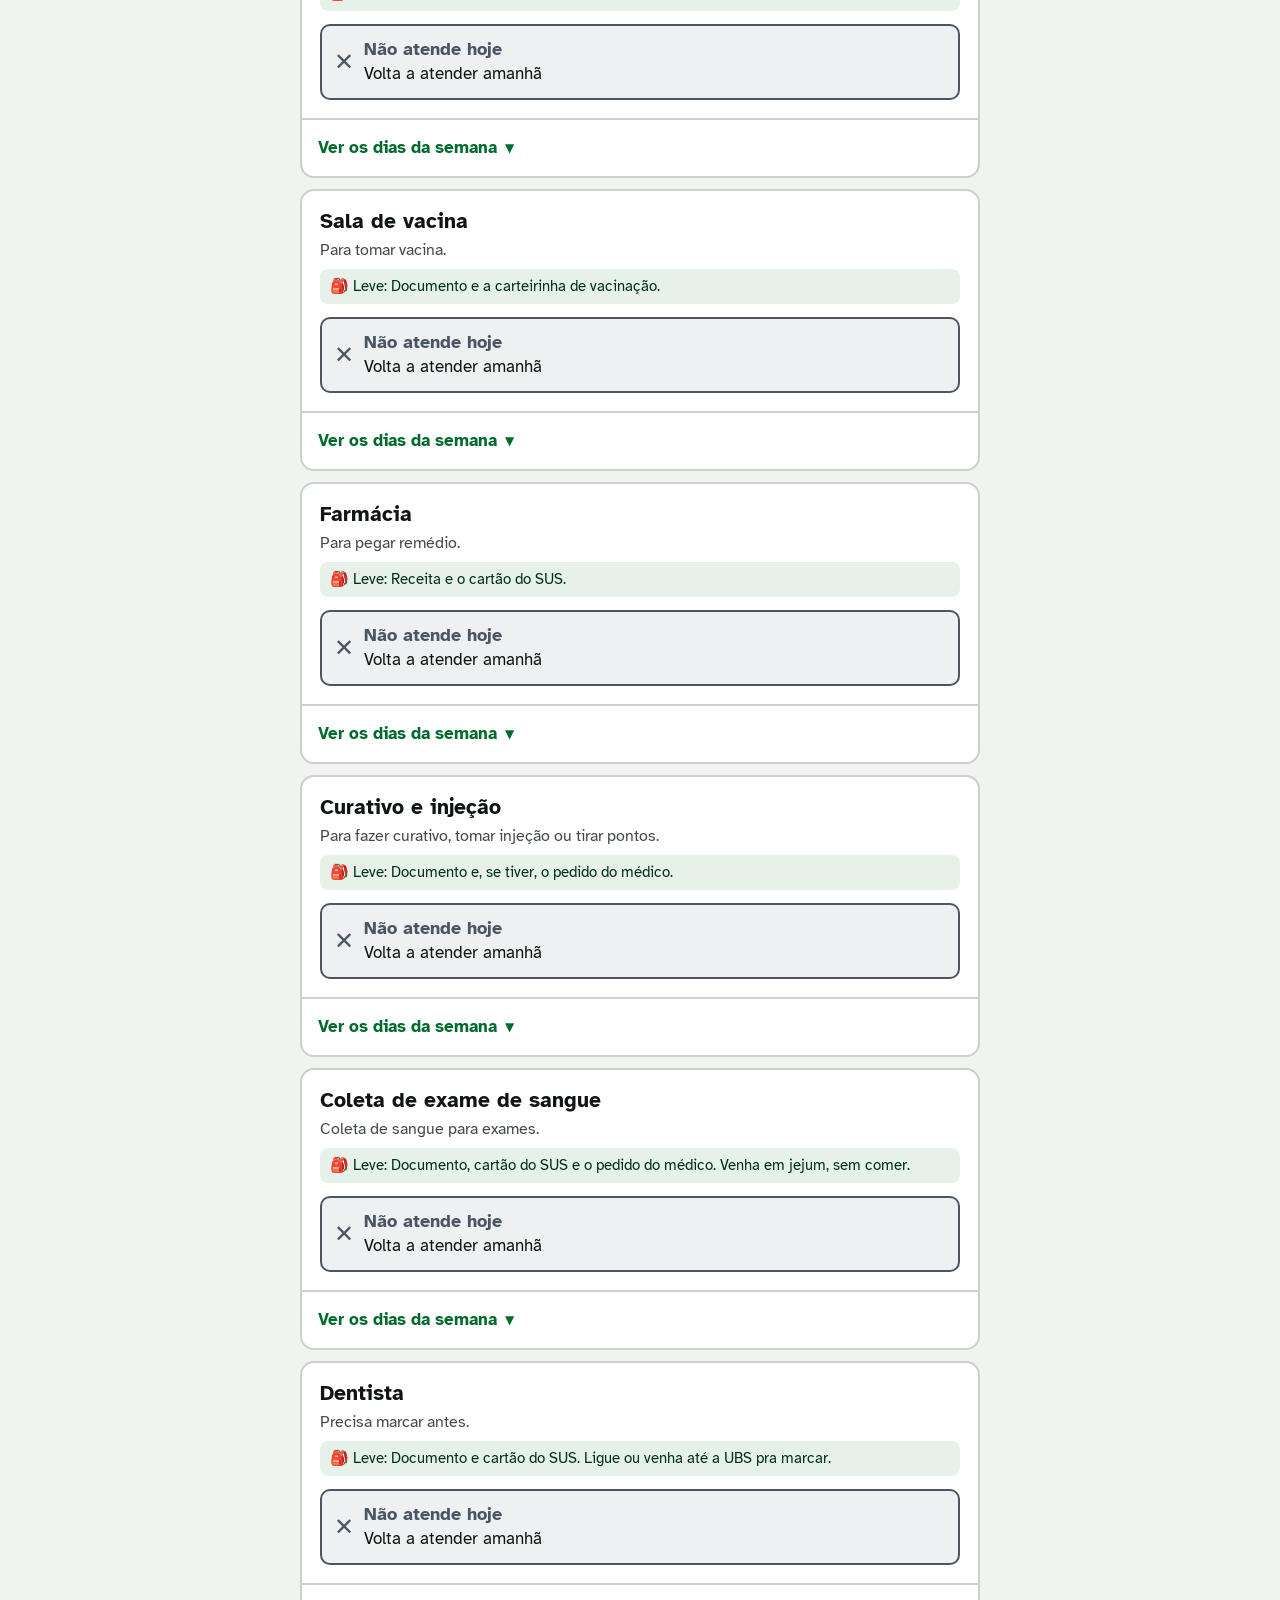
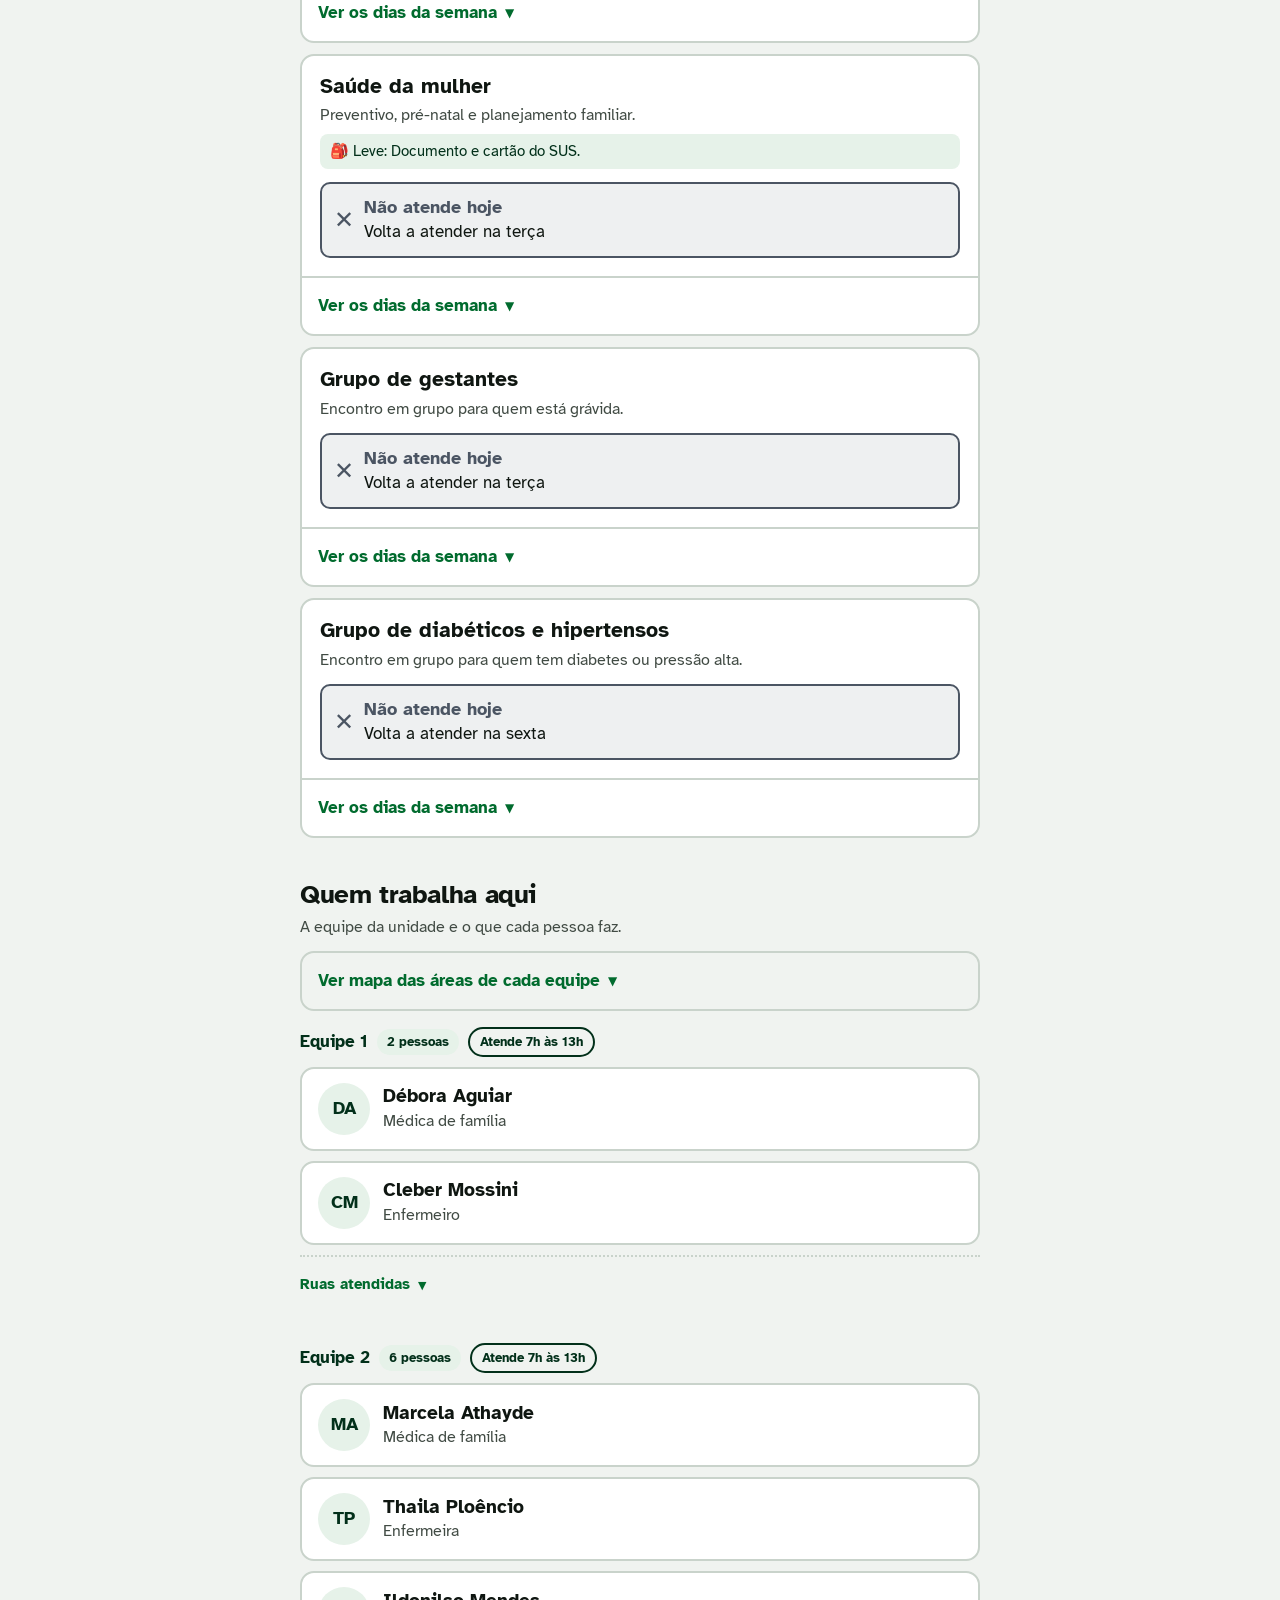
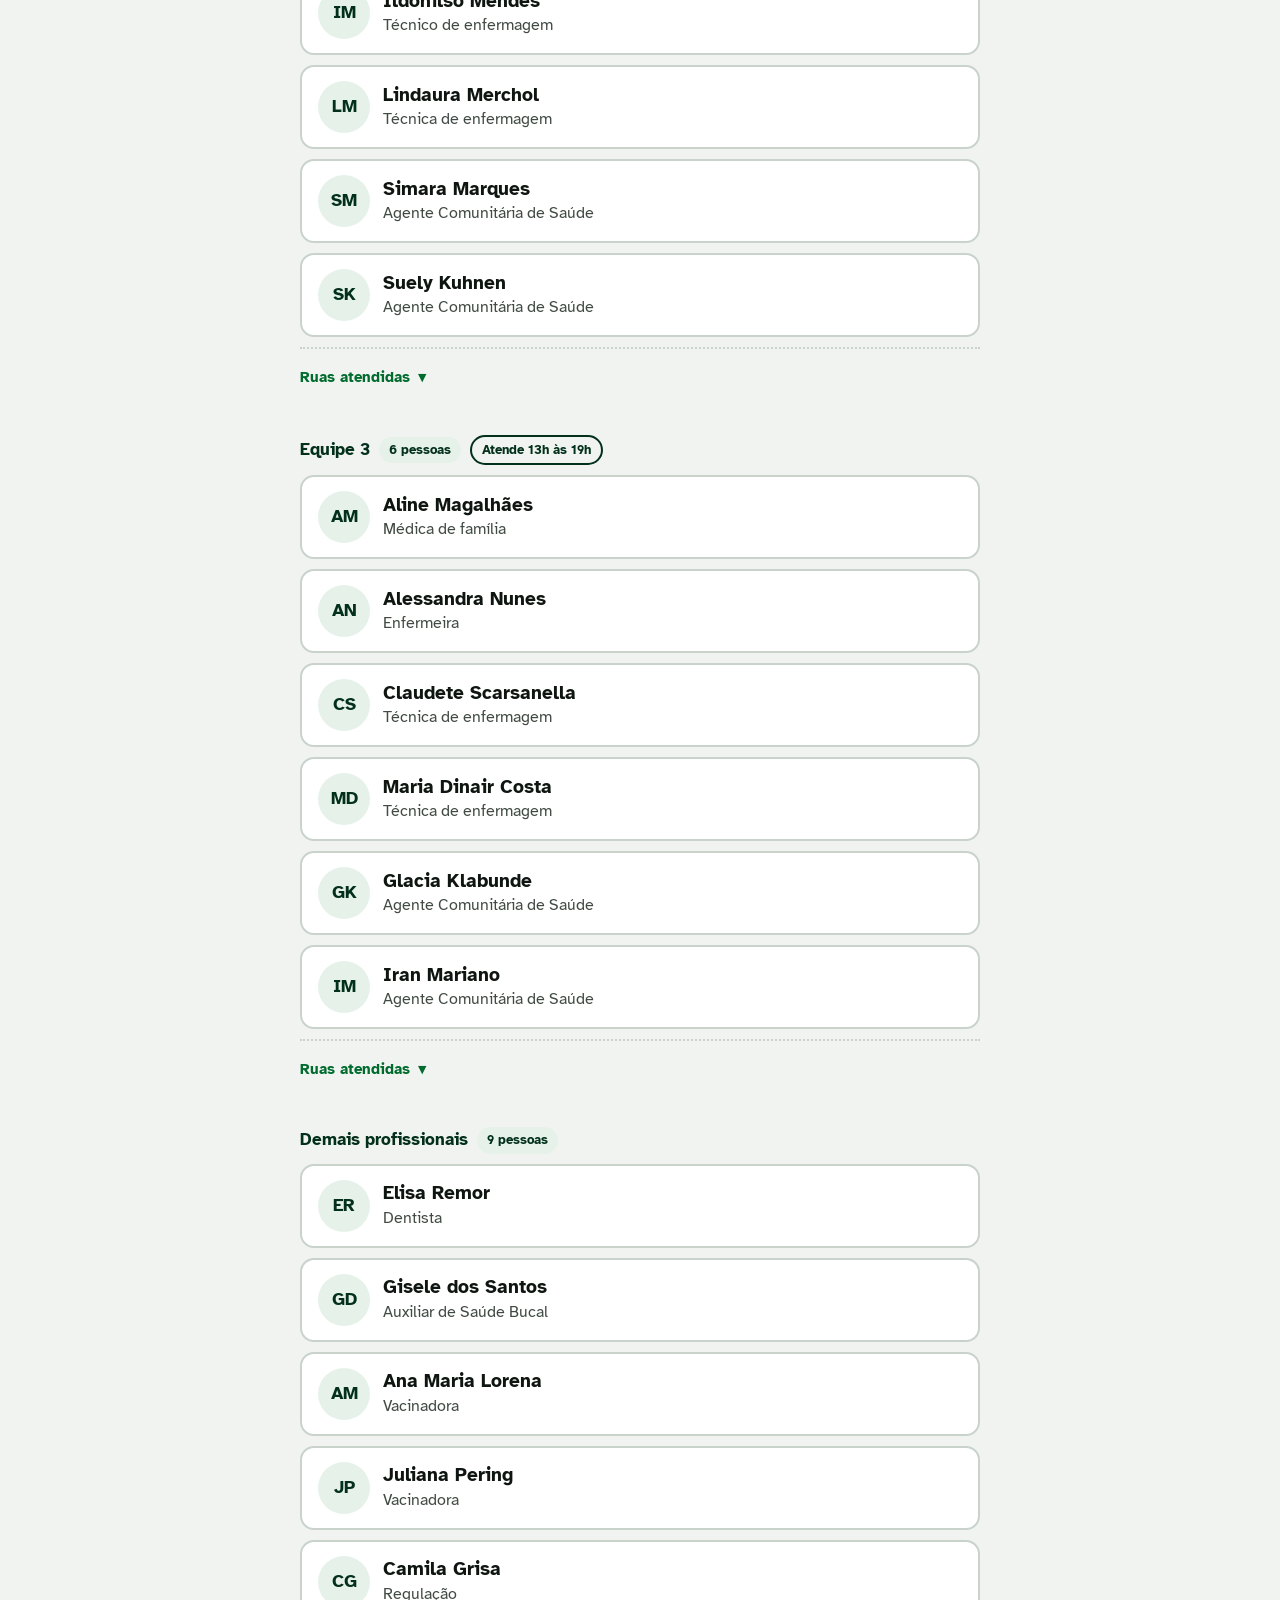
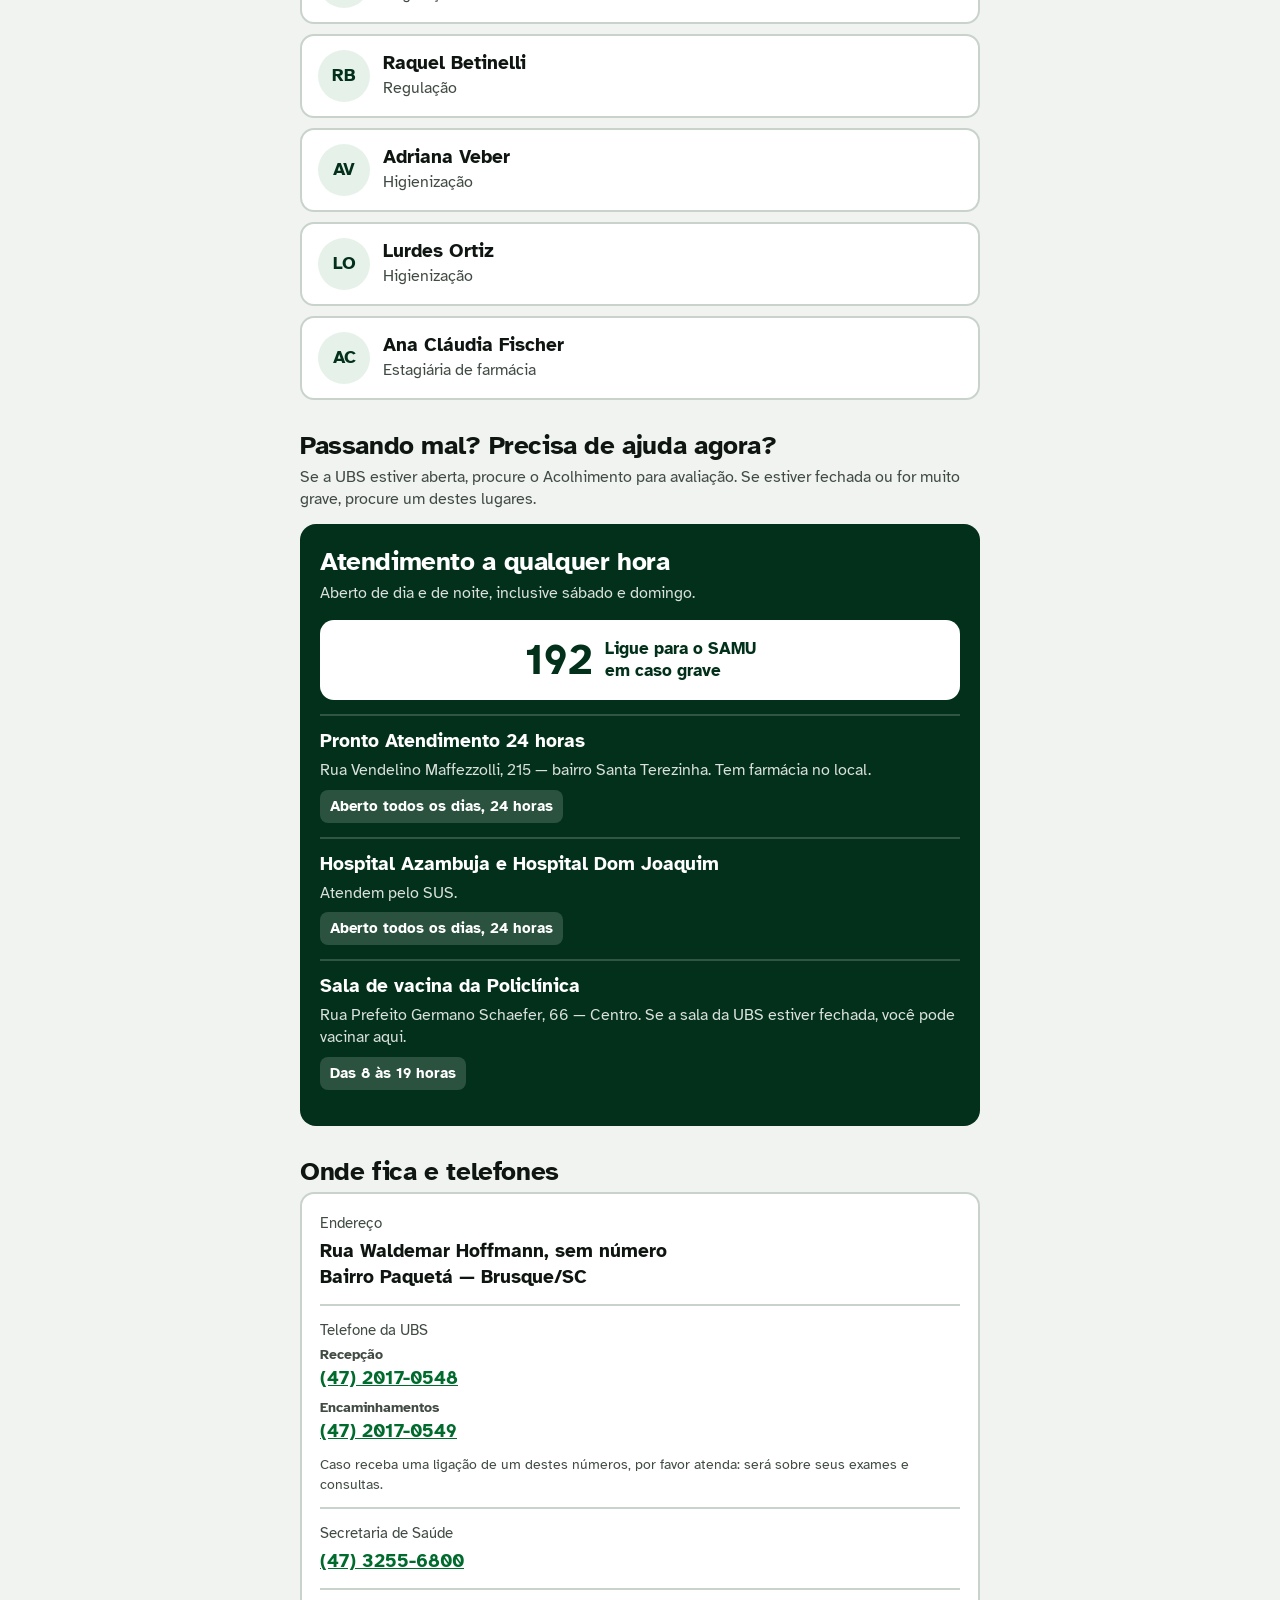
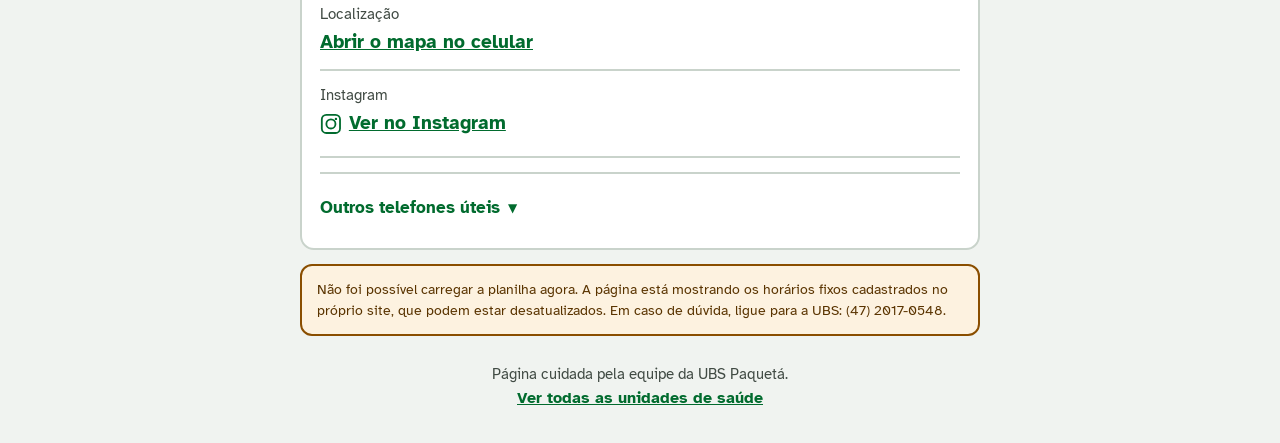
==== commit 454de4ba: "Mover link "todas as unidades" para o rodapé e dar logo ao Instagram - O link "Ver todas as unidades" ====
--- a/index.html
+++ b/index.html
@@ -19,7 +19,7 @@
          Se ficar errado, o WhatsApp mostra o link sem imagem.
 
      A imagem "fotos/compartilhamento.jpg" precisa ter no máximo ~300 KB
-     (senão o WhatsApp não mostra) e o tamanho declarado abaixo (1200x800).
+     (senão o WhatsApp não mostra) e o tamanho declarado abaixo (800x524).
      ====================================================================== -->
 <meta property="og:type" content="website">
 <meta property="og:locale" content="pt_BR">
@@ -29,8 +29,8 @@
 <meta property="og:url" content="https://ubspaqueta.vercel.app/">
 <meta property="og:image" content="https://ubspaqueta.vercel.app/fotos/compartilhamento.jpg">
 <meta property="og:image:type" content="image/jpeg">
-<meta property="og:image:width" content="1200">
-<meta property="og:image:height" content="800">
+<meta property="og:image:width" content="800">
+<meta property="og:image:height" content="524">
 <meta property="og:image:alt" content="Fachada da UBS Paquetá, em Brusque, Santa Catarina.">
 <meta name="twitter:card" content="summary_large_image">
 <meta name="twitter:title" content="UBS Paquetá — está aberta agora?">
@@ -152,10 +152,6 @@
         <p class="info-rot">Secretaria de Saúde</p>
         <p class="info-val" id="info-secretaria"></p>
       </div>
-      <div class="info" id="info-unidades-linha" hidden>
-        <p class="info-rot">Outras unidades</p>
-        <p class="info-val" id="info-unidades"></p>
-      </div>
       <div class="info">
         <p class="info-rot">Localização</p>
         <p class="info-val" id="info-mapa"></p>
@@ -174,7 +170,10 @@
     <div class="fonte-dados" id="fonte-dados">Carregando horários…</div>
   </section>
 
-  <p class="rodape" id="rodape"></p>
+  <footer class="rodape">
+    <p id="rodape"></p>
+    <p class="rodape-unidades" id="rodape-unidades" hidden></p>
+  </footer>
 </main>
 
 <!-- =================== BARRA DE TESTE ===========================
--- a/estilo.css
+++ b/estilo.css
@@ -500,6 +500,9 @@
 .info-rot{font-size:calc(15px * var(--esc));color:var(--tinta2);margin-bottom:4px}
 .info-val{font-size:calc(19px * var(--esc));font-weight:700;line-height:1.35}
 .info-val a{color:var(--verde)}
+/* Link com ícone (ex: Instagram) — alinha o glifo com o texto */
+.info-val a.elo-icone{display:inline-flex;align-items:center;gap:7px}
+.info-val a.elo-icone .ig-logo{flex:0 0 auto}
 
 .tel-linha{margin-top:8px}
 .tel-linha:first-child{margin-top:0}
@@ -562,6 +565,10 @@
   font-size:calc(15px * var(--esc));color:var(--tinta2);
   text-align:center;padding:26px 0 8px;line-height:1.6;
 }
+.rodape p{margin:0}
+/* Link "ver todas as unidades" — separado do crédito, e visível (verde + sublinhado) */
+.rodape-unidades{margin-top:12px;font-size:calc(16px * var(--esc))}
+.rodape-unidades a{color:var(--verde);font-weight:700;text-decoration:underline}
 
 /* ------------------------------------------------- BARRA DE TESTE ----- */
 /* Só aparece se o endereço tiver ?teste no final. Fora isso, fica oculta. */
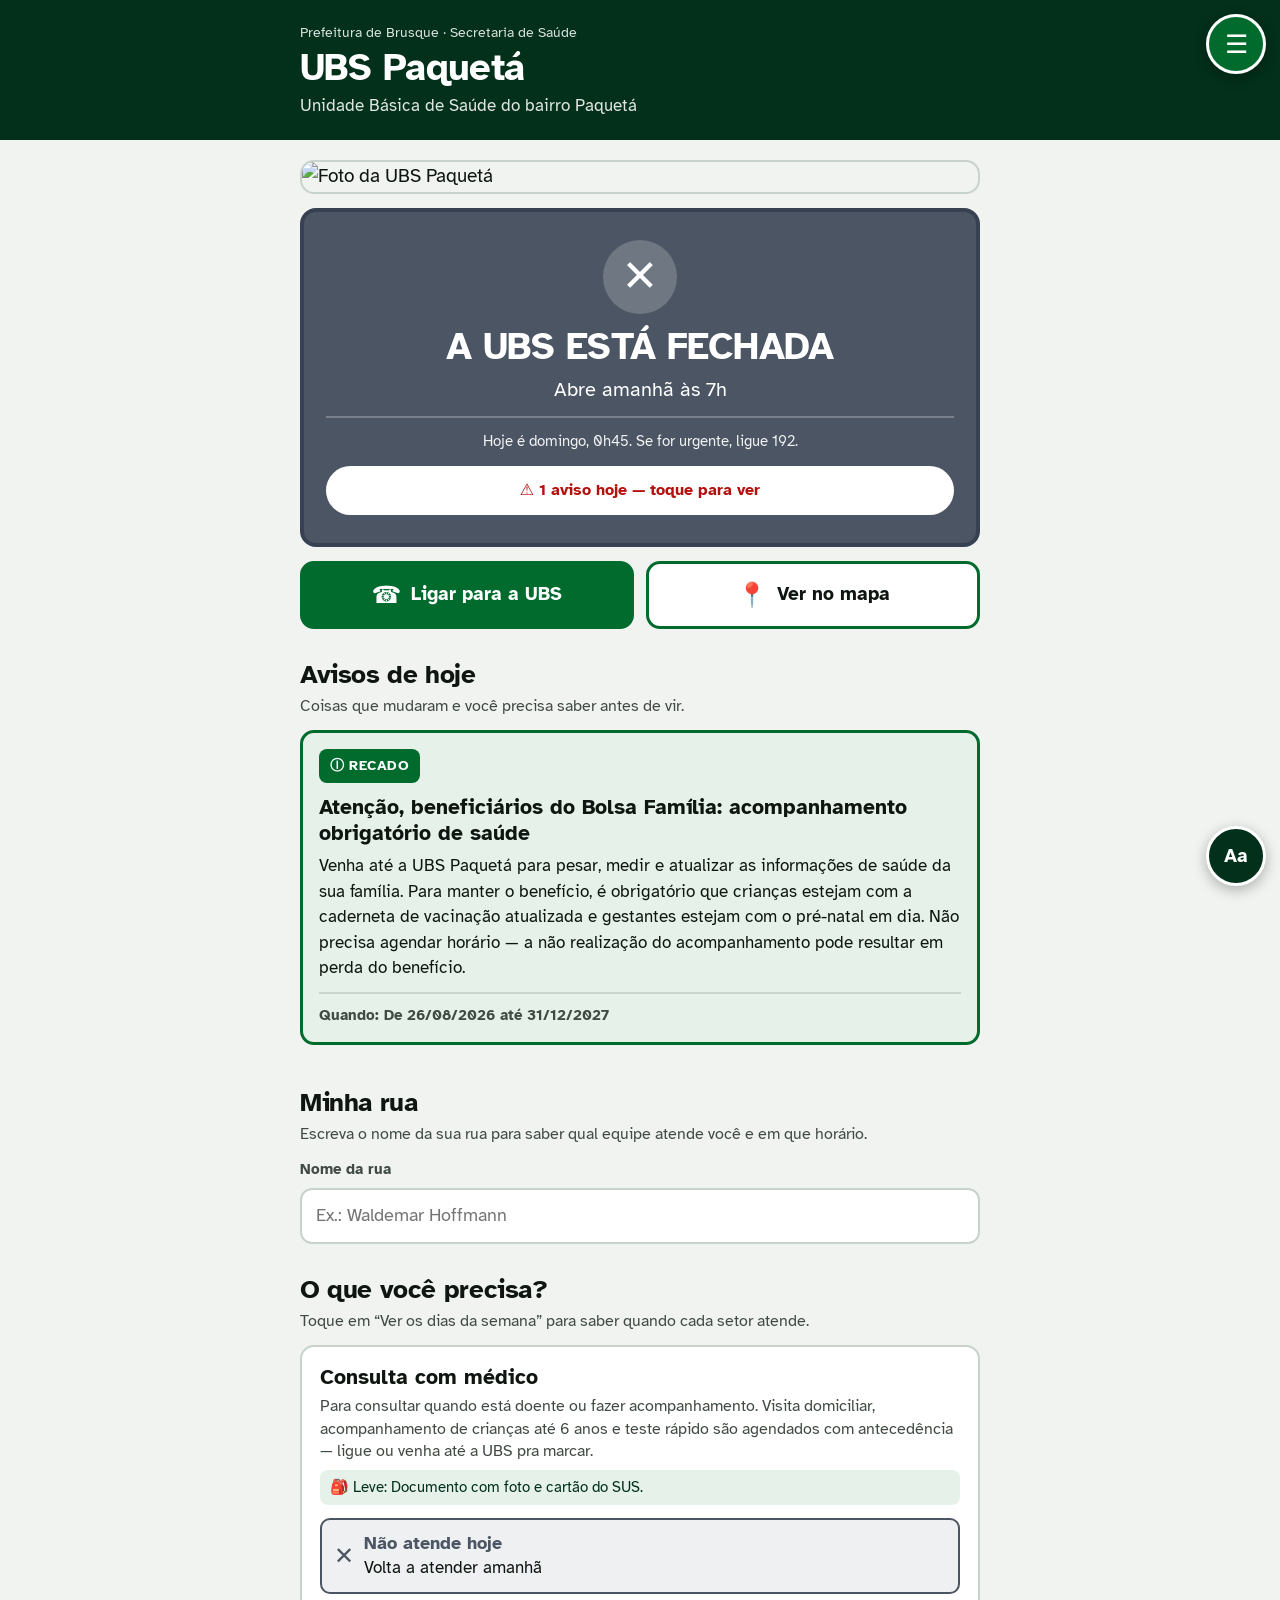
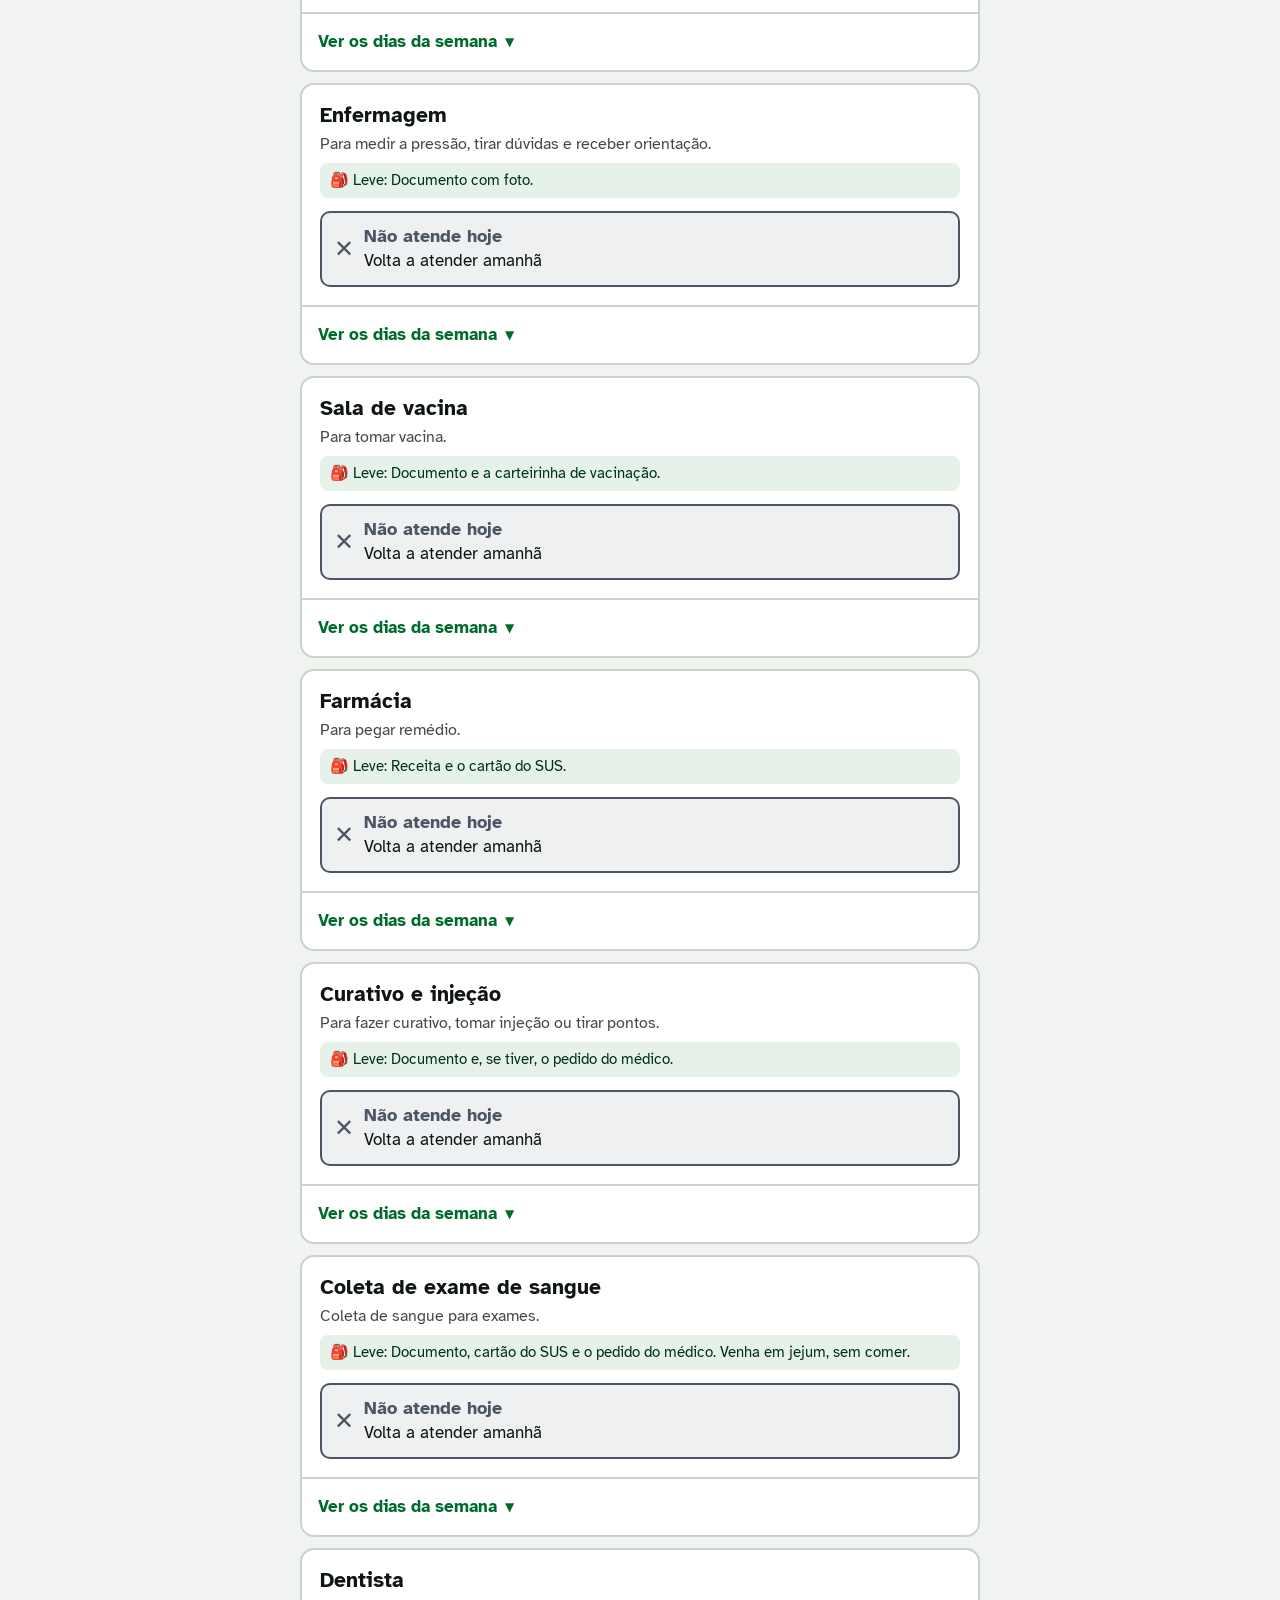
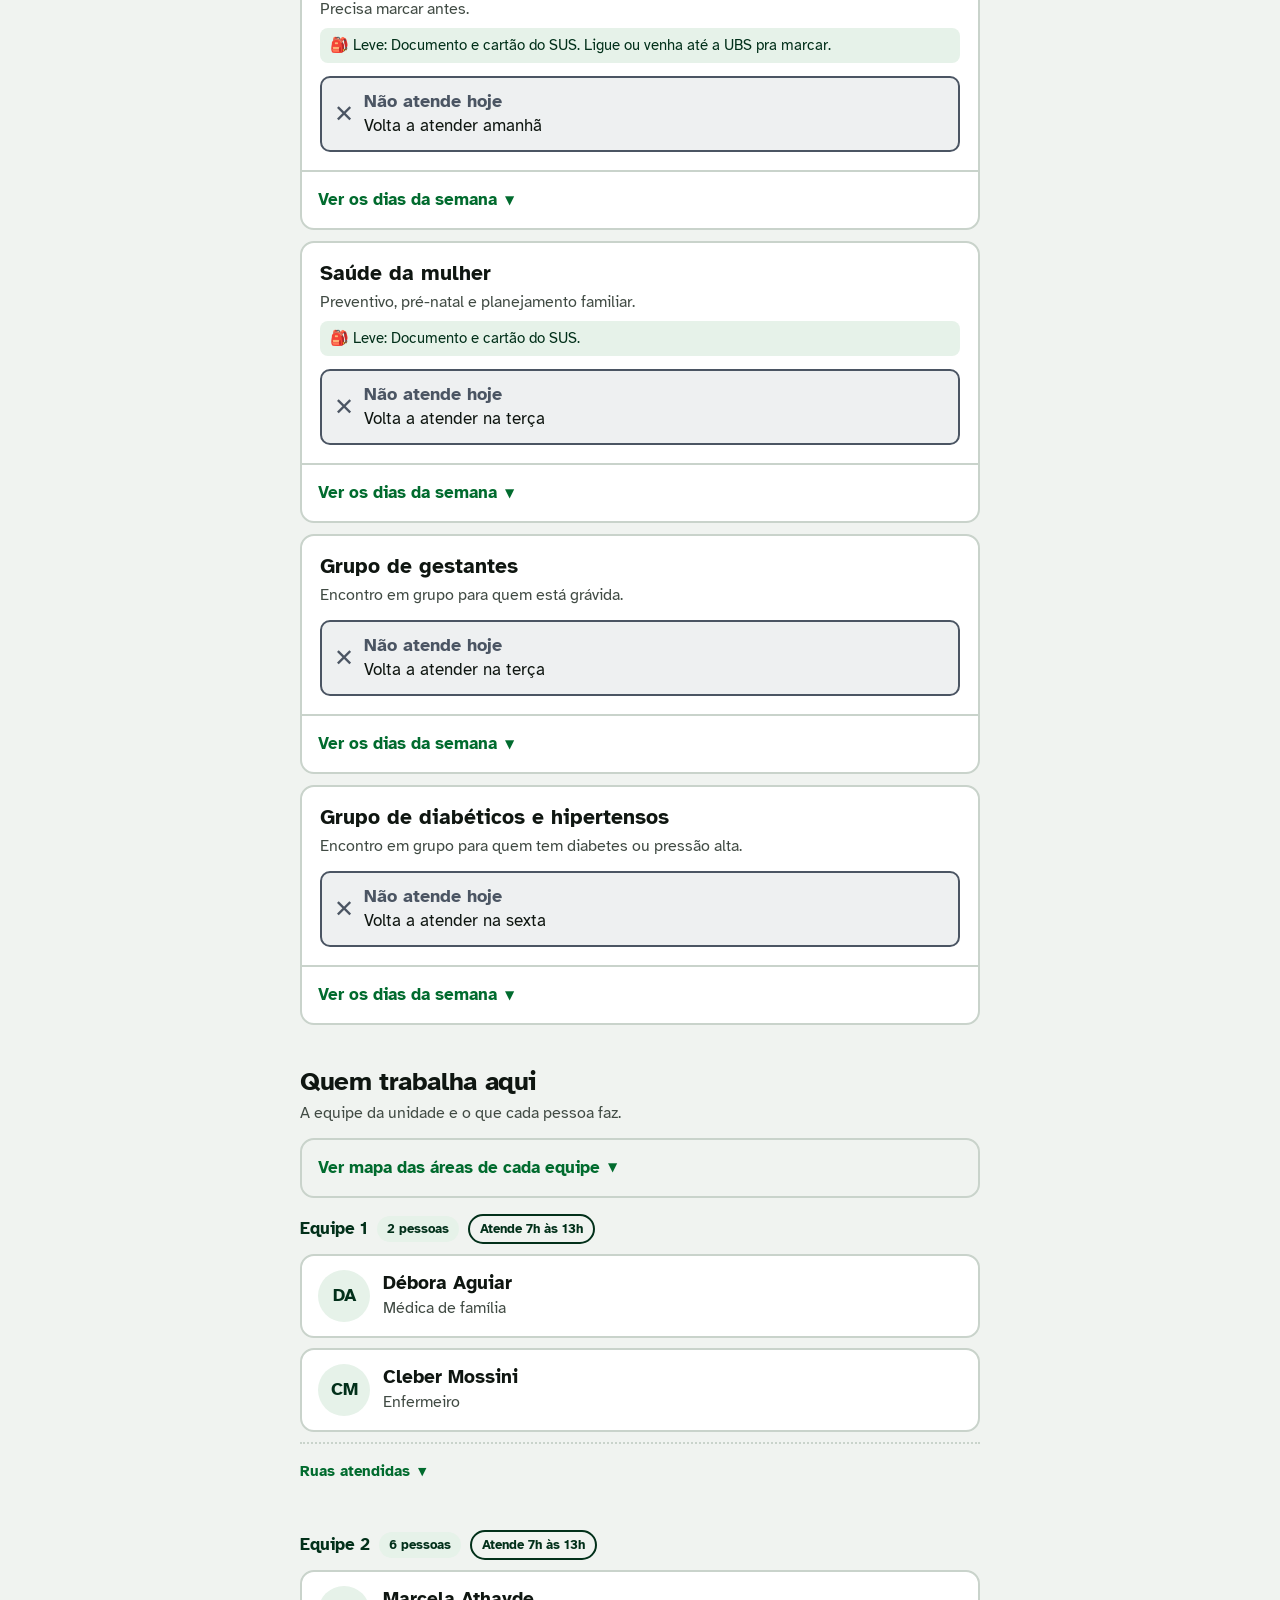
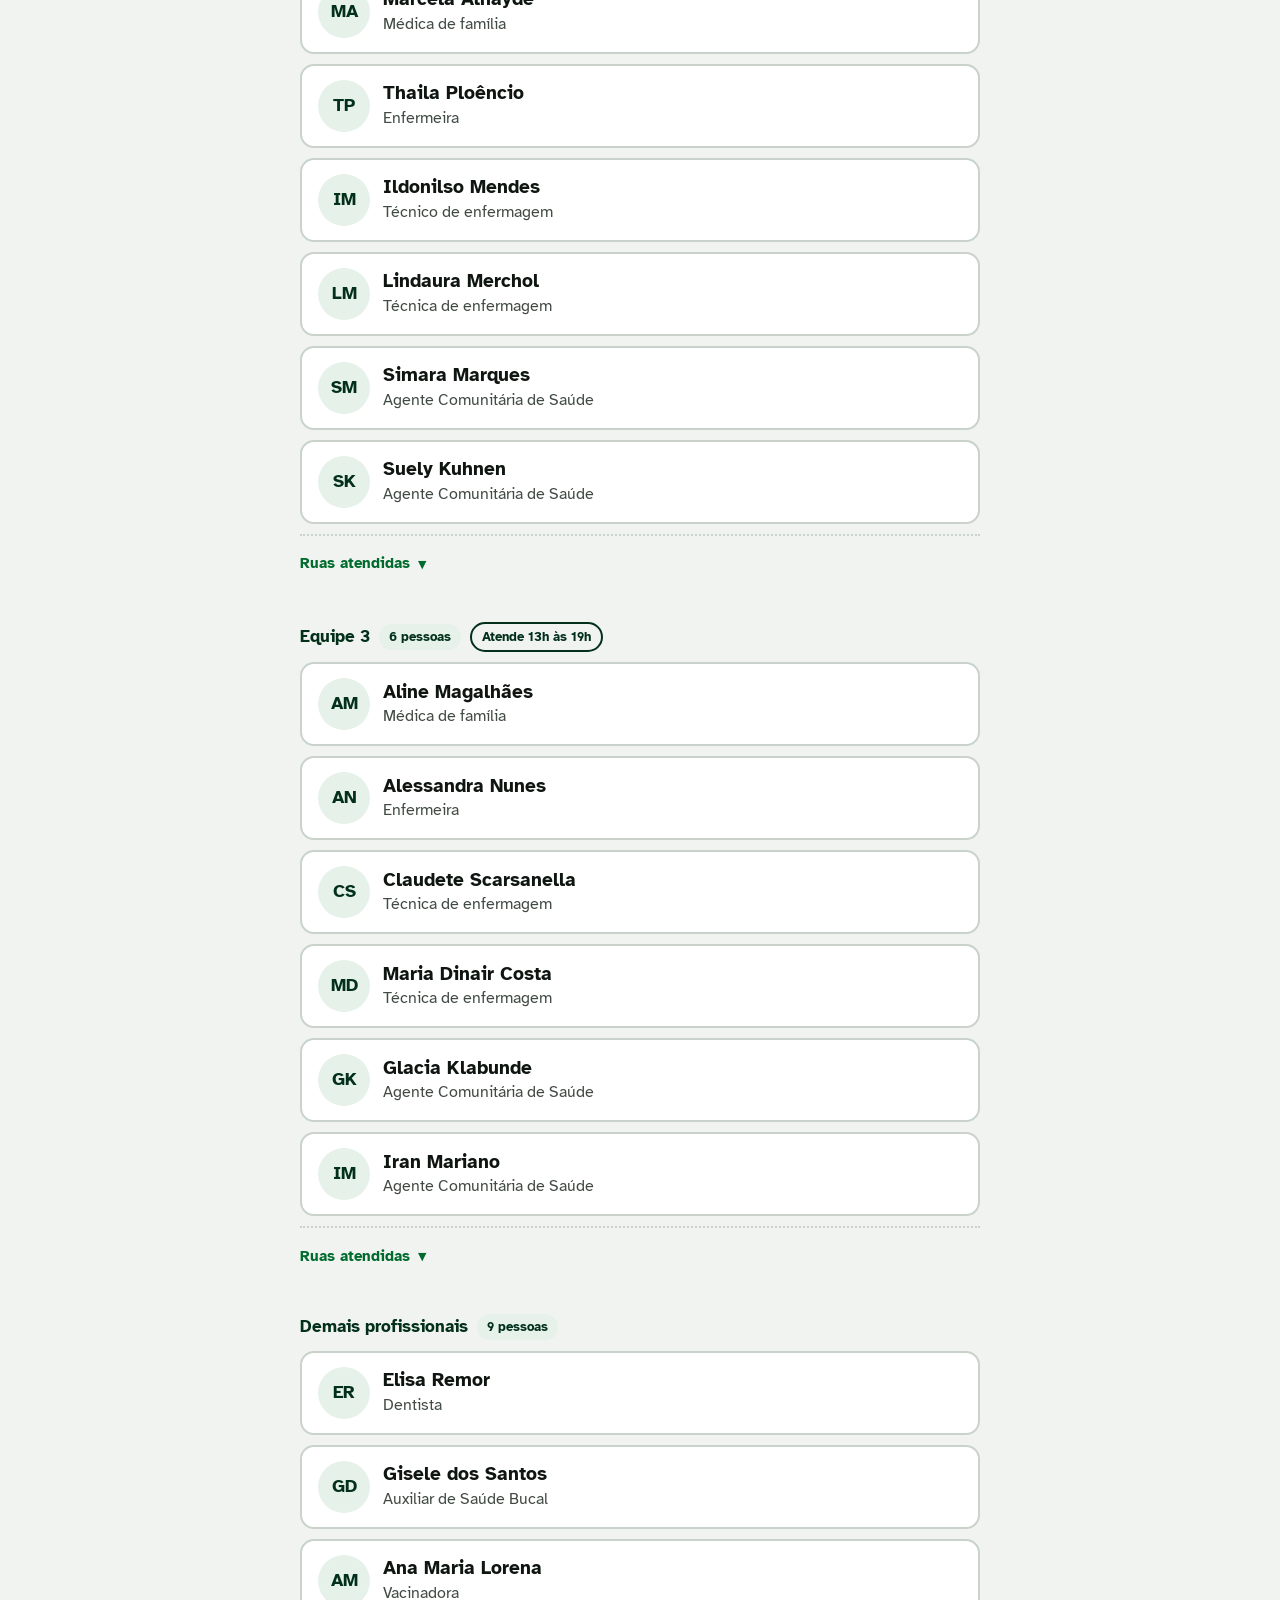
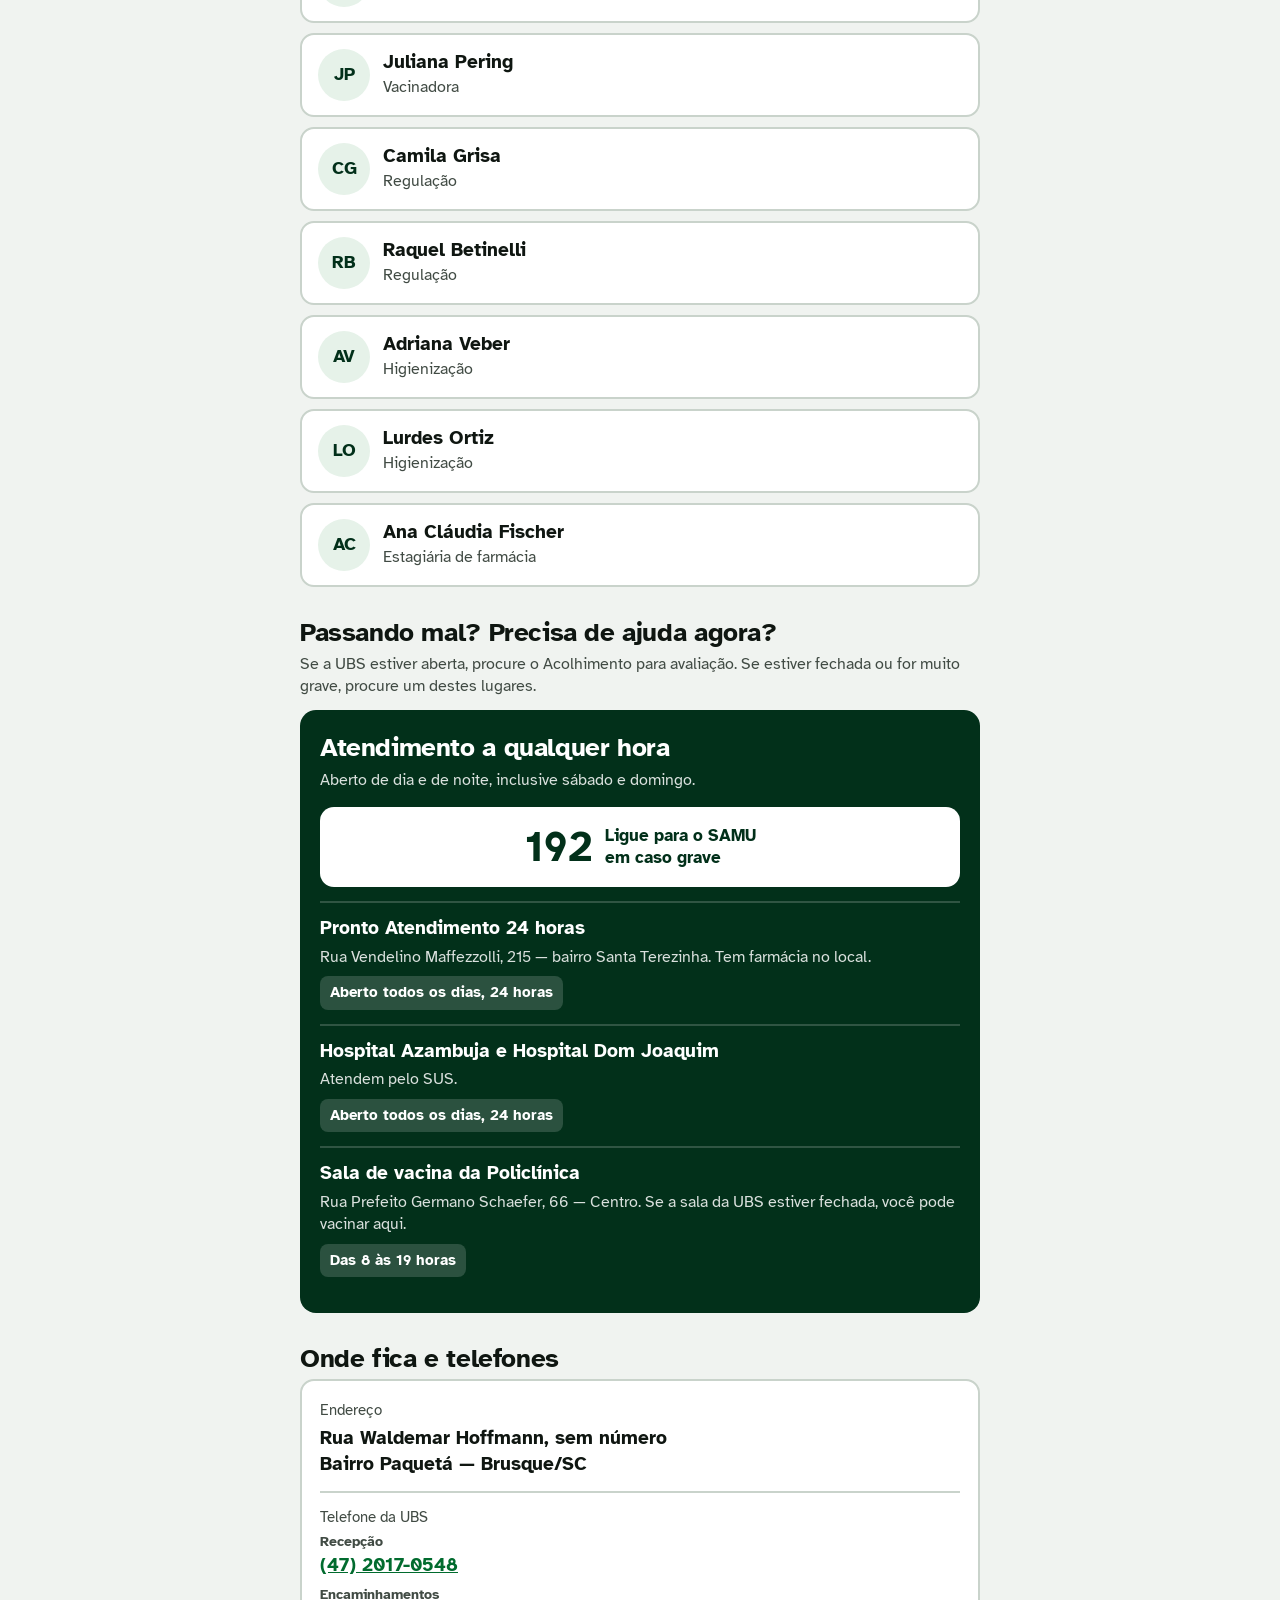
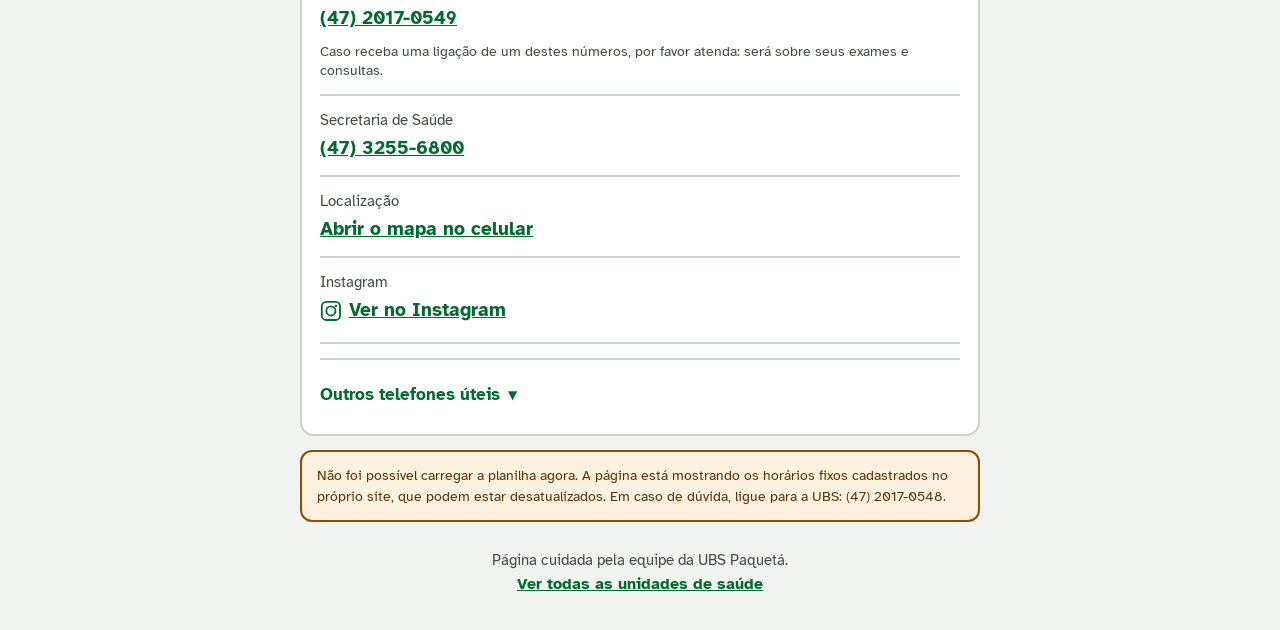
==== commit 174bd0b4: "Adicionar o card "Minha rua" (busca invertida rua -> equipe -> horário) A planilha já ligava rua -> " ====
--- a/index.html
+++ b/index.html
@@ -97,6 +97,25 @@
     </div>
   </section>
 
+  <!-- --------------------------- MINHA RUA ---------------------- -->
+  <!-- Responde "moro na rua X, que horas eu consulto?" cruzando a aba
+       "ruas" (rua → equipe) com a coluna "horario" da aba "equipe"
+       (equipe → turno). Fica escondida se a unidade não tiver ruas
+       cadastradas — quem mostra/esconde é desenharMinhaRua(), no app.js. -->
+  <section class="secao" id="minha-rua-secao" hidden>
+    <h2>Minha rua</h2>
+
+    <div id="rua-busca">
+      <p class="ajuda">Escreva o nome da sua rua para saber qual equipe atende você e em que horário.</p>
+      <label class="rua-rotulo" for="rua-campo">Nome da rua</label>
+      <input class="rua-campo" id="rua-campo" type="search" autocomplete="off"
+             autocorrect="off" spellcheck="false" placeholder="Ex.: Waldemar Hoffmann">
+      <div class="rua-sugestoes" id="rua-sugestoes" aria-live="polite"></div>
+    </div>
+
+    <div class="rua-resposta" id="rua-resposta" aria-live="polite"></div>
+  </section>
+
   <!-- ---------------------------- SETORES ------------------------ -->
   <section class="secao" id="setores-secao">
     <h2>O que você precisa?</h2>
@@ -278,6 +297,7 @@
 
   <ul class="nav-lista">
     <li><a class="nav-item" href="#avisos-secao"><span class="ic" aria-hidden="true">📣</span> Avisos de hoje</a></li>
+    <li id="nav-minha-rua" hidden><a class="nav-item" href="#minha-rua-secao"><span class="ic" aria-hidden="true">🏠</span> Minha rua</a></li>
     <li><a class="nav-item" href="#setores-secao"><span class="ic" aria-hidden="true">🕒</span> Horários dos setores</a></li>
     <li><a class="nav-item" href="#equipe-secao"><span class="ic" aria-hidden="true">👥</span> Quem trabalha aqui</a></li>
     <li><a class="nav-item" href="#urgencia-secao"><span class="ic" aria-hidden="true">🚑</span> Urgência</a></li>
--- a/estilo.css
+++ b/estilo.css
@@ -292,6 +292,102 @@
 .tudo-certo .ok{font-size:calc(28px * var(--esc));line-height:1.1;color:var(--verde);flex:0 0 auto}
 .tudo-certo p{font-size:calc(18px * var(--esc));line-height:1.45}
 
+/* ----------------------------------------------------------- MINHA RUA -- */
+.rua-rotulo{
+  display:block;font-size:calc(15px * var(--esc));font-weight:700;
+  color:var(--tinta2);margin-bottom:6px;
+}
+.rua-campo{
+  width:100%;min-height:var(--toque);
+  background:var(--papel);color:var(--tinta);
+  border:2px solid var(--linha);border-radius:12px;
+  padding:10px 14px;font:inherit;font-size:calc(18px * var(--esc));
+}
+.rua-campo:focus{border-color:var(--verde);outline:3px solid var(--verde);outline-offset:2px}
+
+.rua-sugestoes{display:flex;flex-direction:column;gap:8px}
+.rua-sugestoes:not(:empty){margin-top:10px}
+/* Cada rua é um botão do tamanho do dedo, não um item de lista: quem está
+   procurando a própria rua no celular toca, não digita o nome inteiro. */
+.rua-op{
+  width:100%;min-height:var(--toque);text-align:left;
+  background:var(--papel);color:var(--tinta);
+  border:2px solid var(--linha);border-radius:12px;
+  padding:12px 14px;font:inherit;font-size:calc(17px * var(--esc));
+  font-weight:700;cursor:pointer;
+}
+.rua-op:hover{border-color:var(--verde)}
+.rua-nada,.rua-mais{
+  font-size:calc(15px * var(--esc));color:var(--tinta2);line-height:1.5;
+}
+.rua-nada a{color:var(--verde);font-weight:700}
+
+.rua-cartao{
+  background:var(--papel);border:2px solid var(--verde);
+  border-radius:var(--raio);padding:16px;
+}
+.rua-nome{
+  font-size:calc(21px * var(--esc));font-weight:700;line-height:1.2;
+  margin-bottom:12px;
+}
+.rua-time + .rua-time{margin-top:14px;padding-top:14px;border-top:2px dotted var(--linha)}
+.rua-time-nome{
+  font-size:calc(17px * var(--esc));font-weight:700;color:var(--verde-escuro);
+}
+body.alto-contraste .rua-time-nome{color:var(--tinta)}
+.rua-quando{font-size:calc(17px * var(--esc));margin-top:4px;line-height:1.45}
+.rua-sem-dado{color:var(--tinta2)}
+.rua-sem-dado a{color:var(--verde);font-weight:700}
+
+.rua-pessoas{list-style:none;margin-top:10px;display:flex;flex-direction:column;gap:8px}
+.rua-pessoas li{
+  display:flex;flex-wrap:wrap;align-items:baseline;gap:4px 8px;
+  font-size:calc(16px * var(--esc));line-height:1.35;
+}
+.rua-pessoa-nome{font-weight:700}
+.rua-funcao{color:var(--tinta2);font-size:calc(15px * var(--esc))}
+.rua-falta{
+  flex:1 0 100%;color:var(--alerta);font-weight:700;
+  font-size:calc(15px * var(--esc));
+}
+
+/* Mesma palheta do "sem internet": é uma ressalva sobre o que está na tela,
+   não uma emergência. O trecho da rua e a divisão entre duas equipes são as
+   duas coisas que o site NÃO pode decidir sozinho. */
+.rua-trecho,.rua-duas{
+  background:var(--atencao-claro);border-left:8px solid var(--atencao);
+  border-radius:8px;padding:10px 12px;margin-top:10px;
+  font-size:calc(15px * var(--esc));color:#5A3400;line-height:1.5;
+}
+.rua-duas{margin-top:0;margin-bottom:12px}
+body.alto-contraste .rua-trecho,
+body.alto-contraste .rua-duas{color:var(--tinta)}
+.rua-duas a{color:inherit;font-weight:700}
+
+.rua-fechado{
+  background:var(--alerta-claro);border-left:8px solid var(--alerta);
+  border-radius:8px;padding:10px 12px;margin-top:10px;
+  font-size:calc(15px * var(--esc));color:var(--alerta);line-height:1.5;
+}
+body.alto-contraste .rua-fechado{color:var(--tinta)}
+.rua-fechado a{color:inherit;font-weight:700}
+
+/* A frase que impede a pior leitura possível deste card ("então a UBS só
+   abre de tarde") — discreta, mas sempre presente. */
+.rua-nota{
+  margin-top:14px;padding-top:12px;border-top:2px solid var(--linha);
+  font-size:calc(15px * var(--esc));color:var(--tinta2);line-height:1.5;
+}
+.rua-nota a{color:var(--verde);font-weight:700}
+
+.rua-trocar{
+  margin-top:14px;min-height:var(--toque);width:100%;
+  background:transparent;color:var(--verde);
+  border:2px solid var(--verde);border-radius:12px;
+  padding:10px 14px;font:inherit;font-size:calc(16px * var(--esc));
+  font-weight:700;cursor:pointer;
+}
+
 /* -------------------------------------------------------------- SETORES -- */
 .setor{
   background:var(--papel);border:2px solid var(--linha);
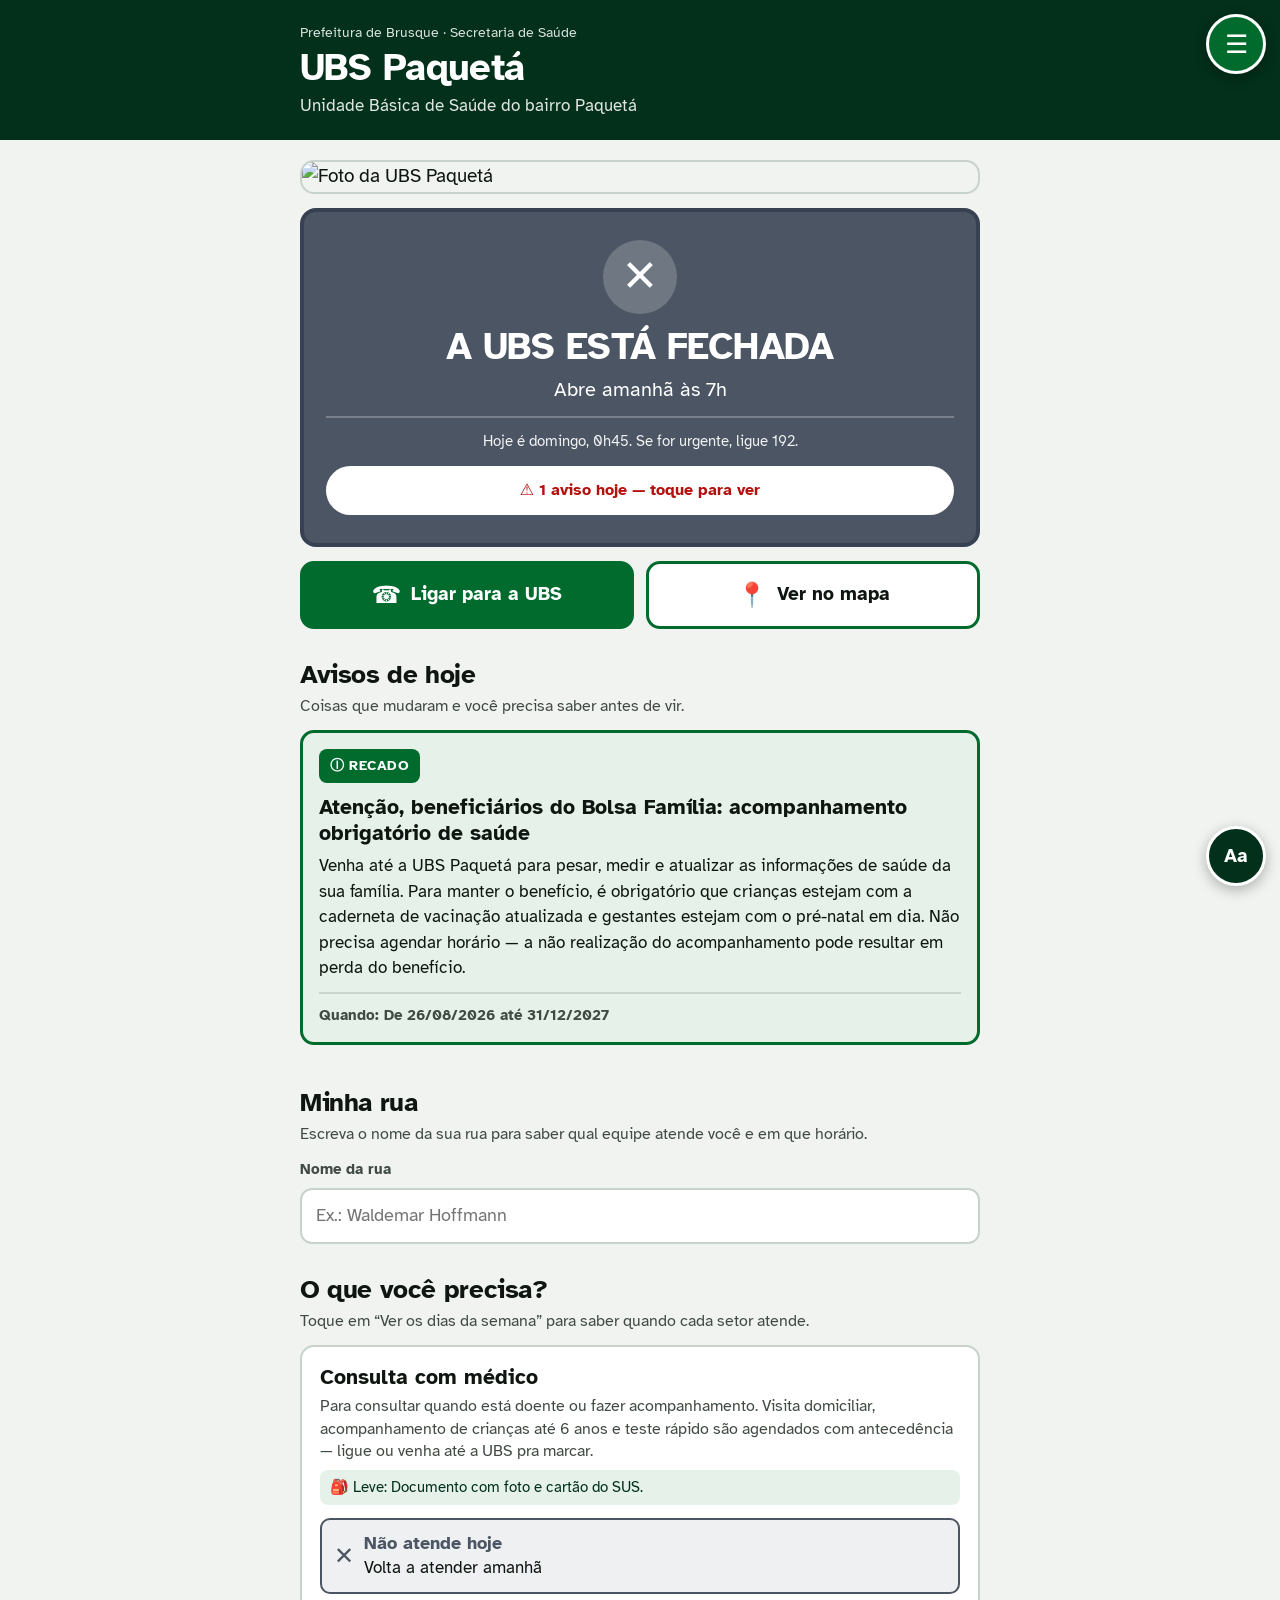
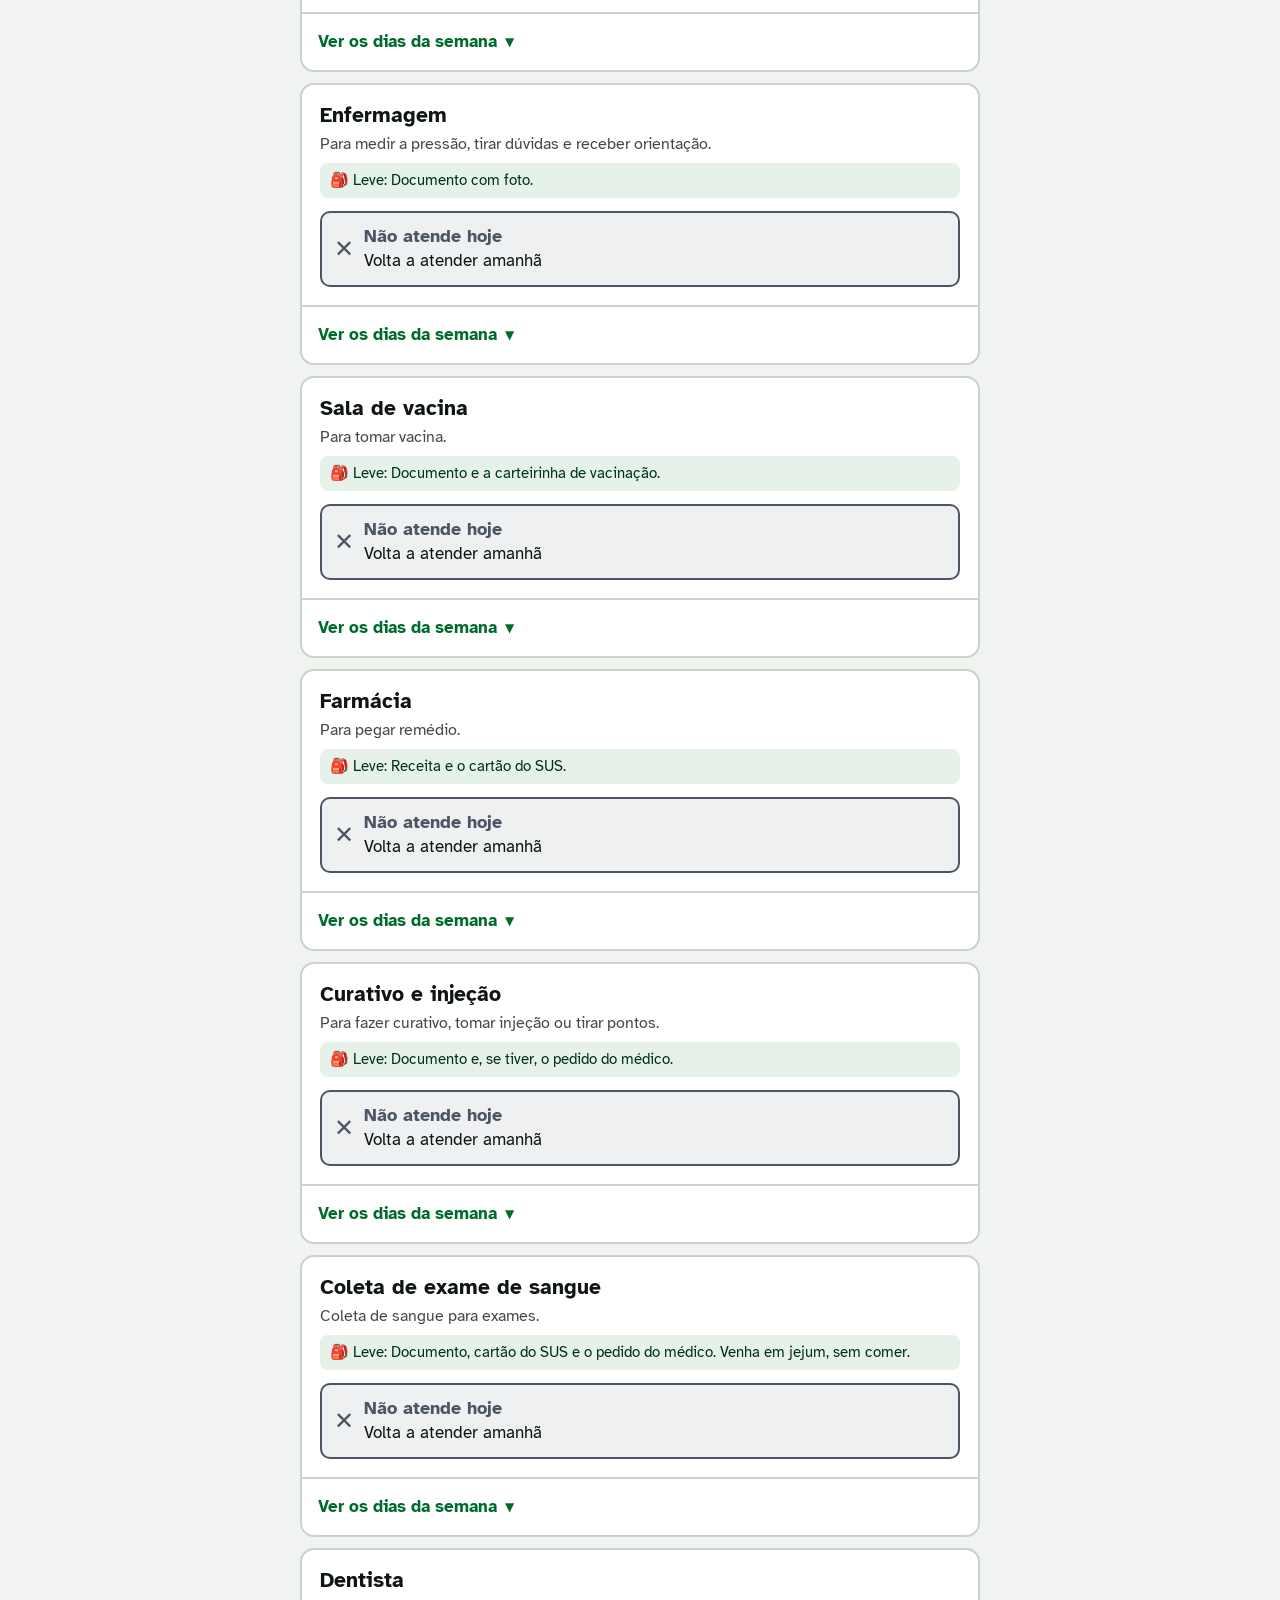
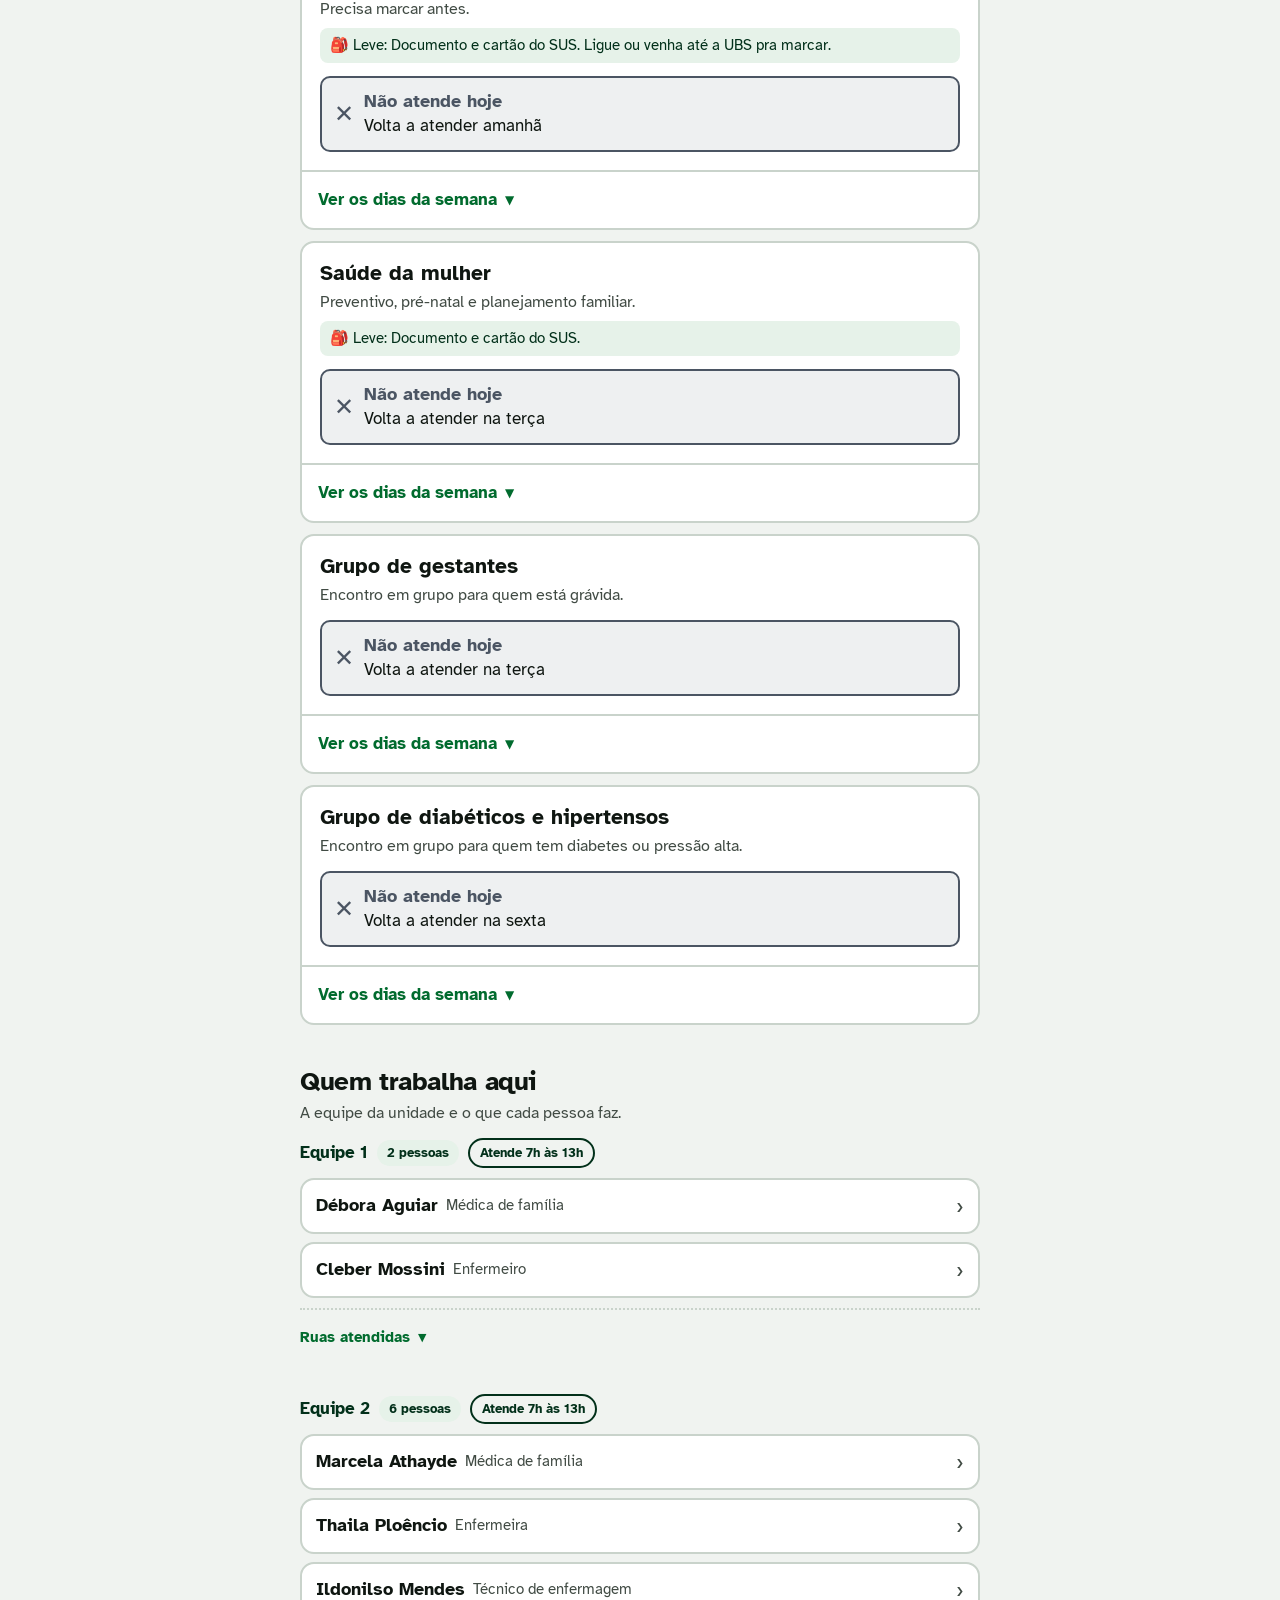
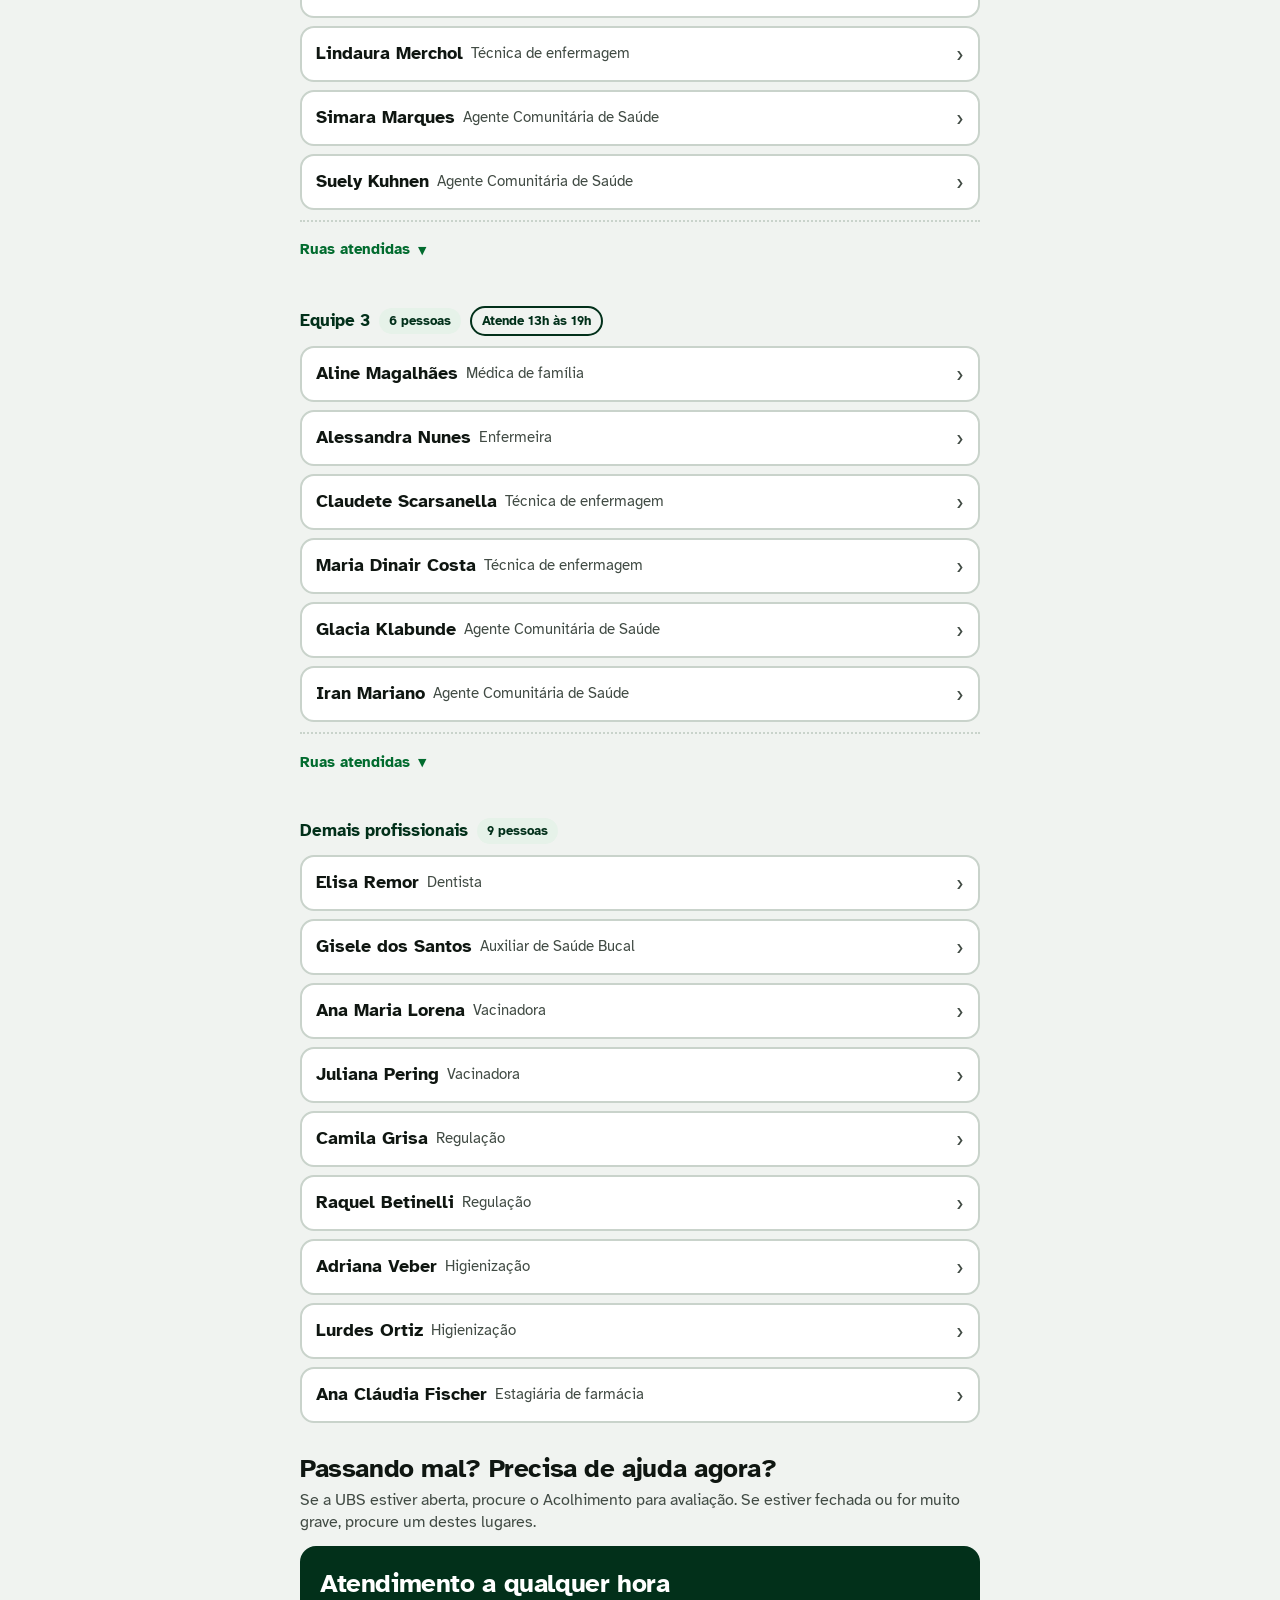
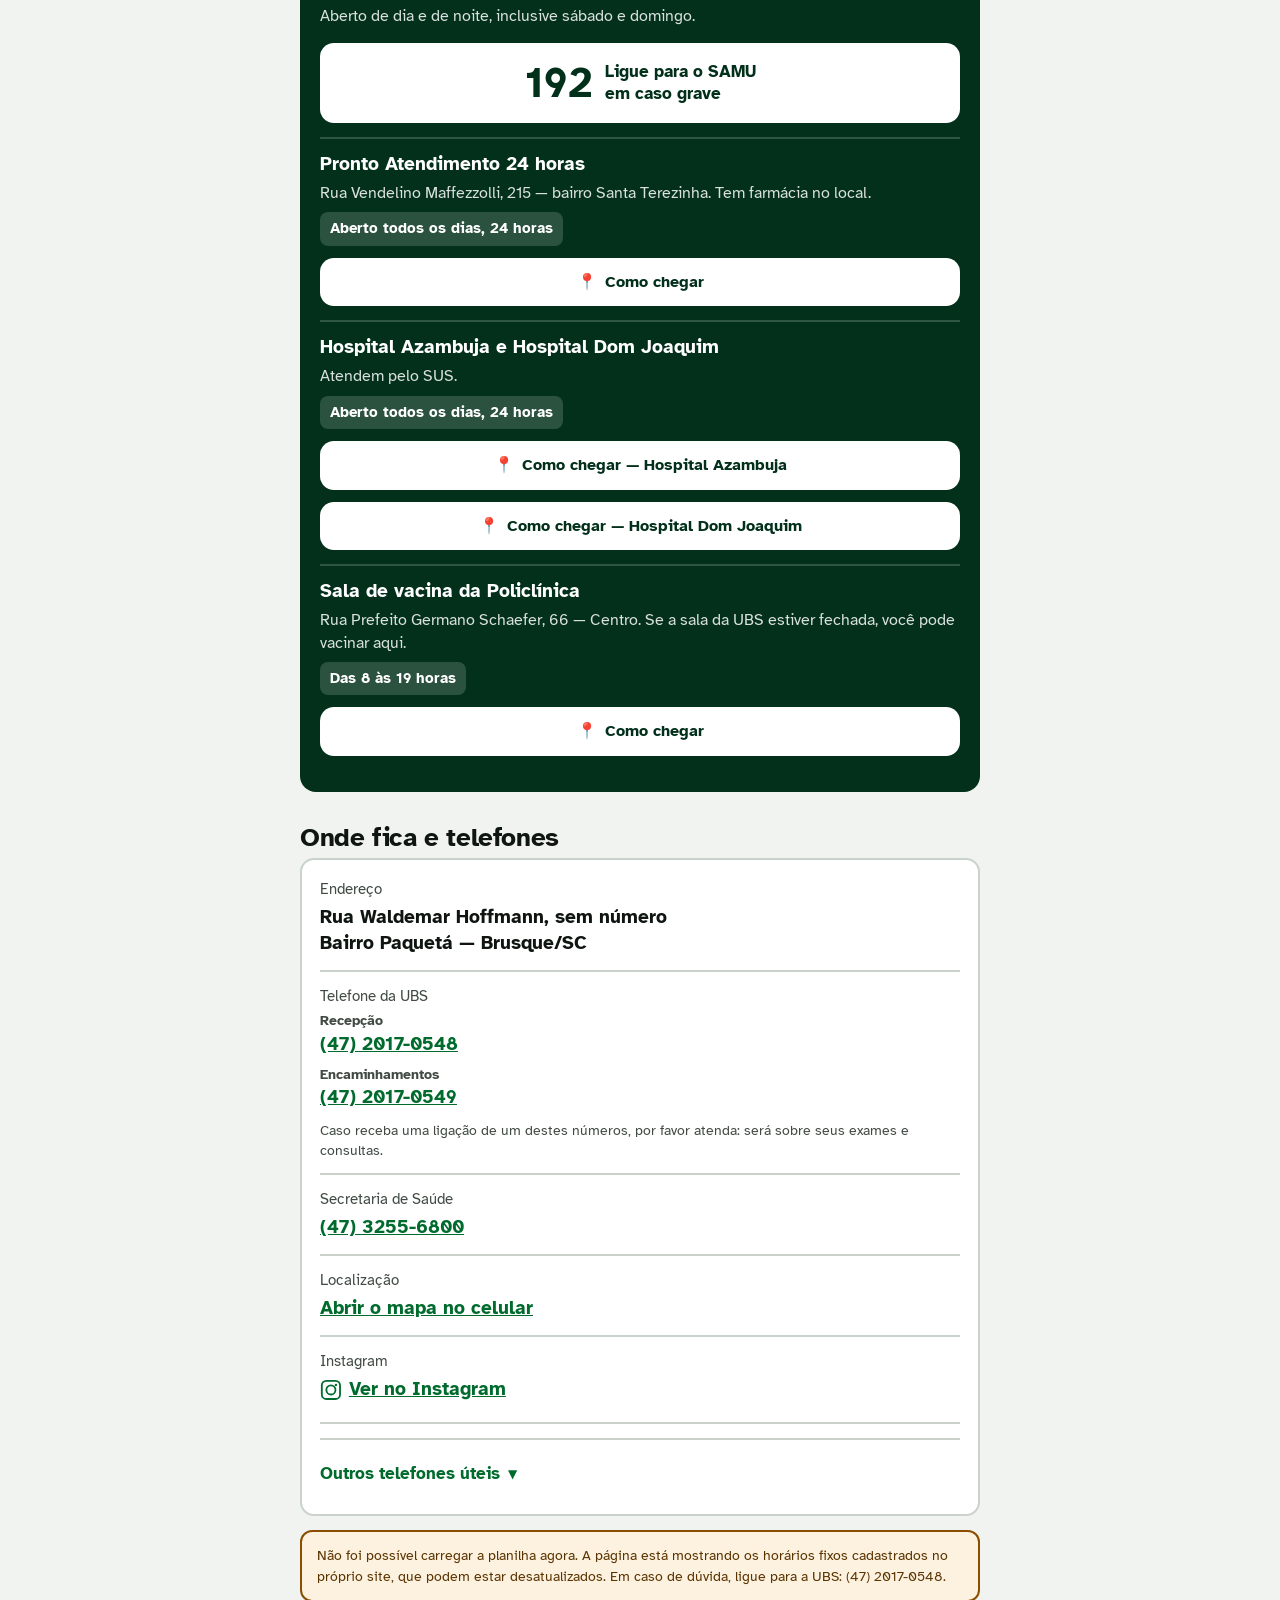
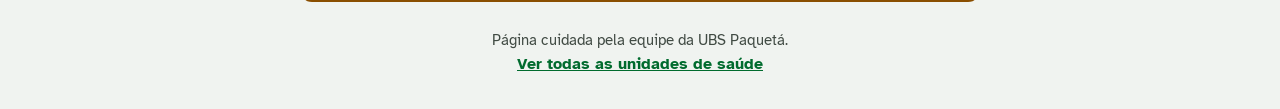
==== commit 7c0c8326: "Remove "Ver mapa das áreas de cada equipe" Drops the collapsible map image under "Quem trabalha aqui" ====
--- a/index.html
+++ b/index.html
@@ -128,12 +128,6 @@
     <h2>Quem trabalha aqui</h2>
     <p class="ajuda">A equipe da unidade e o que cada pessoa faz.</p>
 
-    <details class="mapa-equipes">
-      <summary>Ver mapa das áreas de cada equipe</summary>
-      <img src="fotos/mapa-equipes.jpg" loading="lazy"
-           alt="Mapa das ruas atendidas por cada equipe de saúde da família da UBS Paquetá, colorido por time: azul para a Equipe 1, rosa para a Equipe 2 e amarelo para a Equipe 3.">
-    </details>
-
     <div class="pessoas" id="equipe"></div>
   </section>
 
--- a/estilo.css
+++ b/estilo.css
@@ -347,8 +347,14 @@
 .rua-pessoa-nome{font-weight:700}
 .rua-funcao{color:var(--tinta2);font-size:calc(15px * var(--esc))}
 .rua-falta{
-  flex:1 0 100%;color:var(--alerta);font-weight:700;
-  font-size:calc(15px * var(--esc));
+  color:var(--alerta);font-weight:700;font-size:calc(15px * var(--esc));
+}
+/* Quem faltou hoje: o vermelho contorna o NOME da pessoa (sem risco), e o
+   "Ausente hoje" fica ao lado do nome, não numa linha embaixo. */
+.rua-pessoas li.rua-ausente{align-items:center}
+.rua-ausente .rua-pessoa-nome{
+  border:2px solid var(--alerta);color:var(--alerta);
+  border-radius:8px;padding:1px 8px;
 }
 
 /* Mesma palheta do "sem internet": é uma ressalva sobre o que está na tela,
@@ -463,23 +469,6 @@
 .semana-l.hoje .dia,.semana-l.hoje .val{color:var(--verde)}
 
 /* -------------------------------------------------------------- EQUIPE -- */
-details.mapa-equipes{
-  border:2px solid var(--linha);border-radius:var(--raio);
-  margin-bottom:16px;overflow:hidden;
-}
-details.mapa-equipes summary{
-  list-style:none;cursor:pointer;padding:14px 16px;min-height:var(--toque);
-  font-size:calc(17px * var(--esc));font-weight:700;color:var(--verde);
-  display:flex;align-items:center;gap:8px;
-}
-details.mapa-equipes summary::-webkit-details-marker{display:none}
-details.mapa-equipes summary::after{content:"▼";font-size:calc(12px * var(--esc));transition:transform .2s}
-details.mapa-equipes[open] summary::after{transform:rotate(180deg)}
-details.mapa-equipes img{display:block;width:100%;height:auto;border-top:2px solid var(--linha)}
-@media (prefers-reduced-motion:reduce){
-  details.mapa-equipes summary::after{transition:none}
-}
-
 .time{margin-bottom:20px}
 .time:last-child{margin-bottom:0}
 .time-nome{
@@ -498,7 +487,7 @@
 .time-horario{background:transparent;border:2px solid var(--verde-escuro)}
 body.alto-contraste .time-horario{background:transparent;border-color:#00E676}
 
-.pessoas{display:flex;flex-direction:column;gap:10px}
+.pessoas{display:flex;flex-direction:column;gap:8px}
 
 details.ruas-equipe{margin-top:10px;border-top:2px dotted var(--linha)}
 details.ruas-equipe summary{
@@ -518,27 +507,25 @@
 }
 .ruas-lista li{break-inside:avoid;padding:3px 0}
 
+/* Lista compacta: uma linha por pessoa (nome — função), mas cada linha
+   continua sendo um card com borda, como antes — só sem a foto e a altura
+   toda. Alvo de toque do tamanho do dedo (min-height), abre o painel. */
 .pessoa{
   background:var(--papel);border:2px solid var(--linha);border-radius:var(--raio);
-  padding:14px 16px;display:flex;align-items:center;gap:13px;
+  padding:12px 14px;min-height:var(--toque);
+  display:flex;flex-wrap:wrap;align-items:center;gap:2px 8px;
   cursor:pointer;
 }
 .pessoa:hover{border-color:var(--verde)}
-.pessoa-foto{
-  flex:0 0 auto;width:52px;height:52px;border-radius:50%;
-  background:var(--verde-claro);color:var(--verde-escuro);
-  display:flex;align-items:center;justify-content:center;
-  font-size:calc(18px * var(--esc));font-weight:700;
-  object-fit:cover;               /* só tem efeito na versão <img> (foto de verdade) */
-}
-body.alto-contraste .pessoa-foto{background:#052012;color:#00E676}
-.pessoa-txt{flex:1;min-width:0}
-.pessoa-nome{font-size:calc(19px * var(--esc));font-weight:700;line-height:1.25}
-.pessoa-funcao{font-size:calc(16px * var(--esc));color:var(--tinta2);margin-top:2px;line-height:1.35}
-.pessoa-obs{font-size:calc(14.5px * var(--esc));color:var(--tinta2);margin-top:4px;line-height:1.4}
+.pessoa-nome{font-size:calc(18px * var(--esc));font-weight:700;line-height:1.3}
+.pessoa-funcao{font-size:calc(15px * var(--esc));color:var(--tinta2);line-height:1.3}
+.pessoa-seta{
+  margin-left:auto;flex:0 0 auto;
+  font-size:calc(22px * var(--esc));color:var(--tinta2);line-height:1;
+}
 .pessoa-ausente{
-  font-size:calc(14.5px * var(--esc));font-weight:700;color:var(--alerta-cartao);
-  margin-top:6px;line-height:1.4;
+  flex:1 0 100%;font-size:calc(14px * var(--esc));font-weight:700;
+  color:var(--alerta-cartao);line-height:1.35;
 }
 .pessoa-com-falta{border-color:var(--alerta);border-width:3px}
 
@@ -583,6 +570,15 @@
   display:inline-block;font-size:calc(15px * var(--esc));font-weight:700;
   background:rgba(255,255,255,.16);border-radius:8px;padding:5px 10px;margin-top:8px;
 }
+.lugar-mapa{
+  display:flex;align-items:center;justify-content:center;gap:8px;
+  margin-top:12px;padding:12px 16px;border-radius:var(--raio);
+  background:#fff;color:var(--verde-escuro);
+  font-size:calc(16px * var(--esc));font-weight:700;
+  text-decoration:none;min-height:48px;
+}
+.lugar-mapa:hover{opacity:.9}
+body.alto-contraste .lugar-mapa{border:3px solid #000}
 
 /* -------------------------------------------------------- ONDE FICA --- */
 .foto-unidade{
